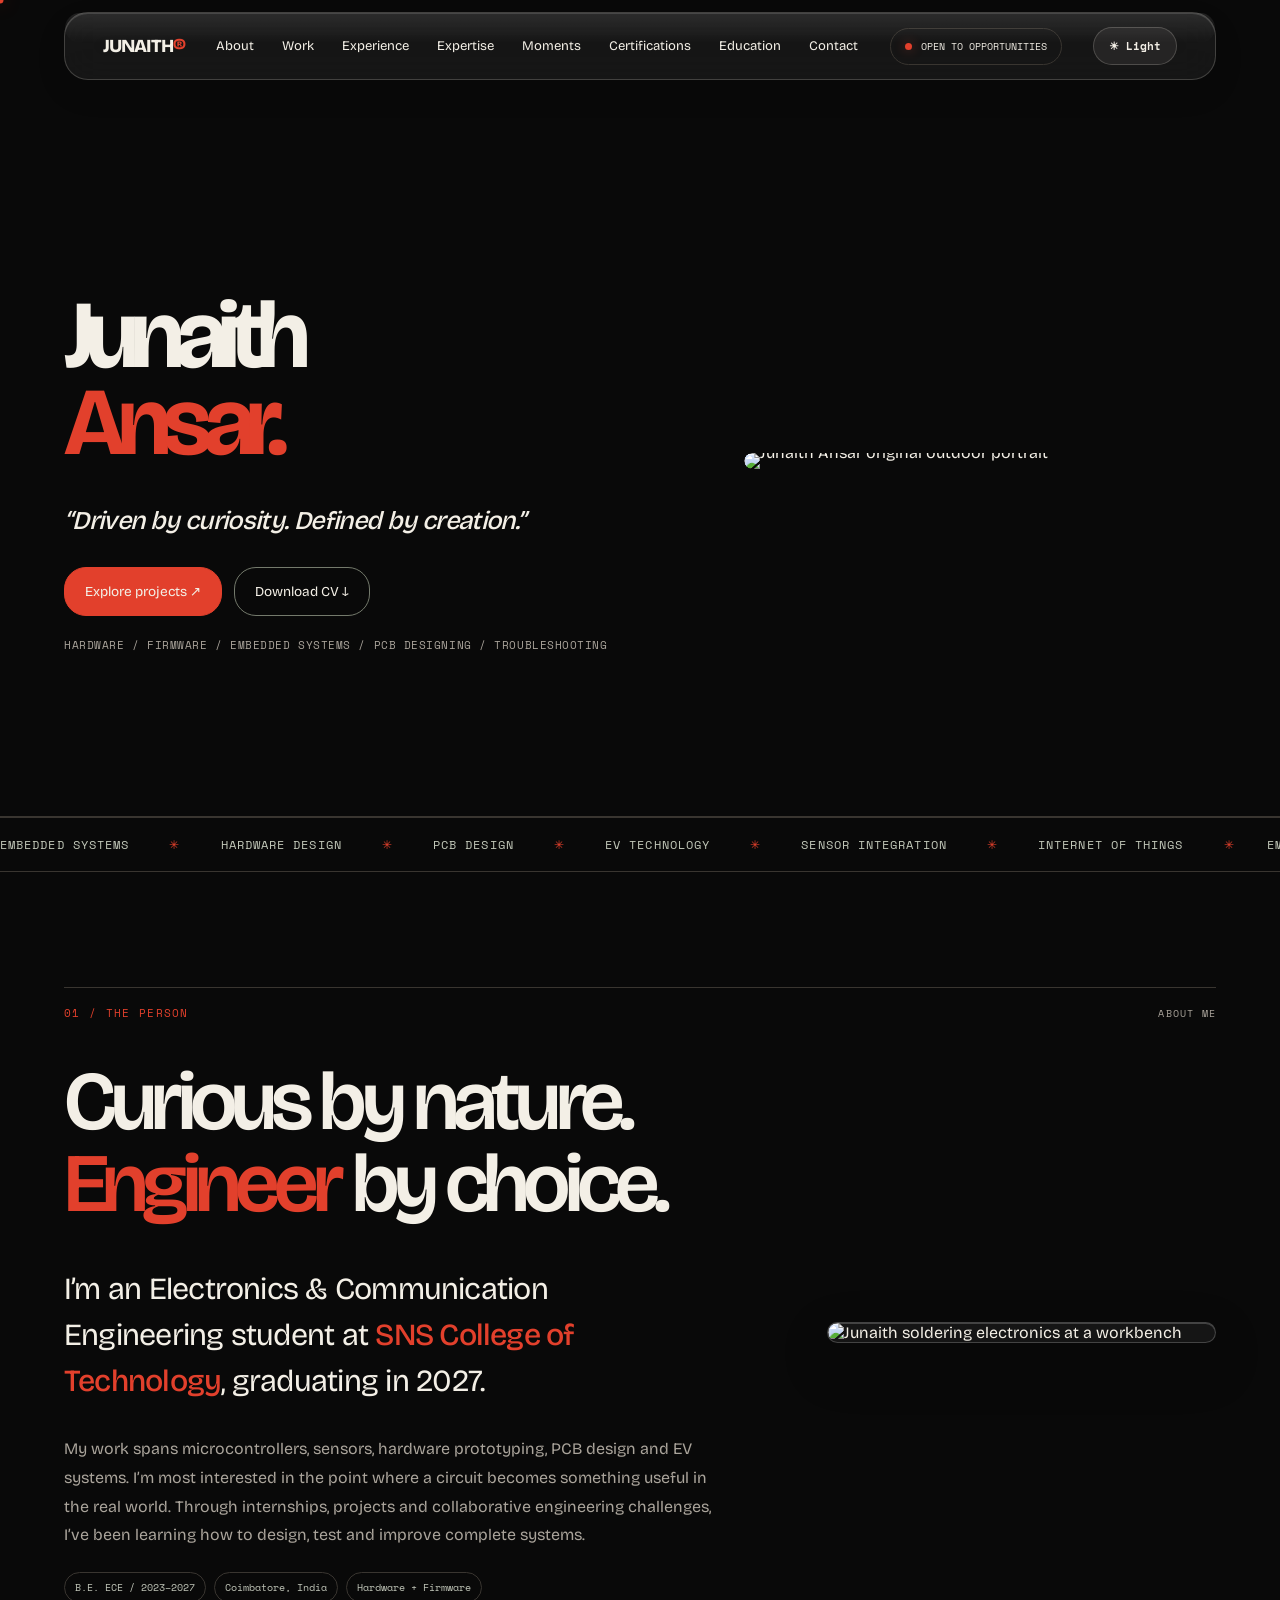
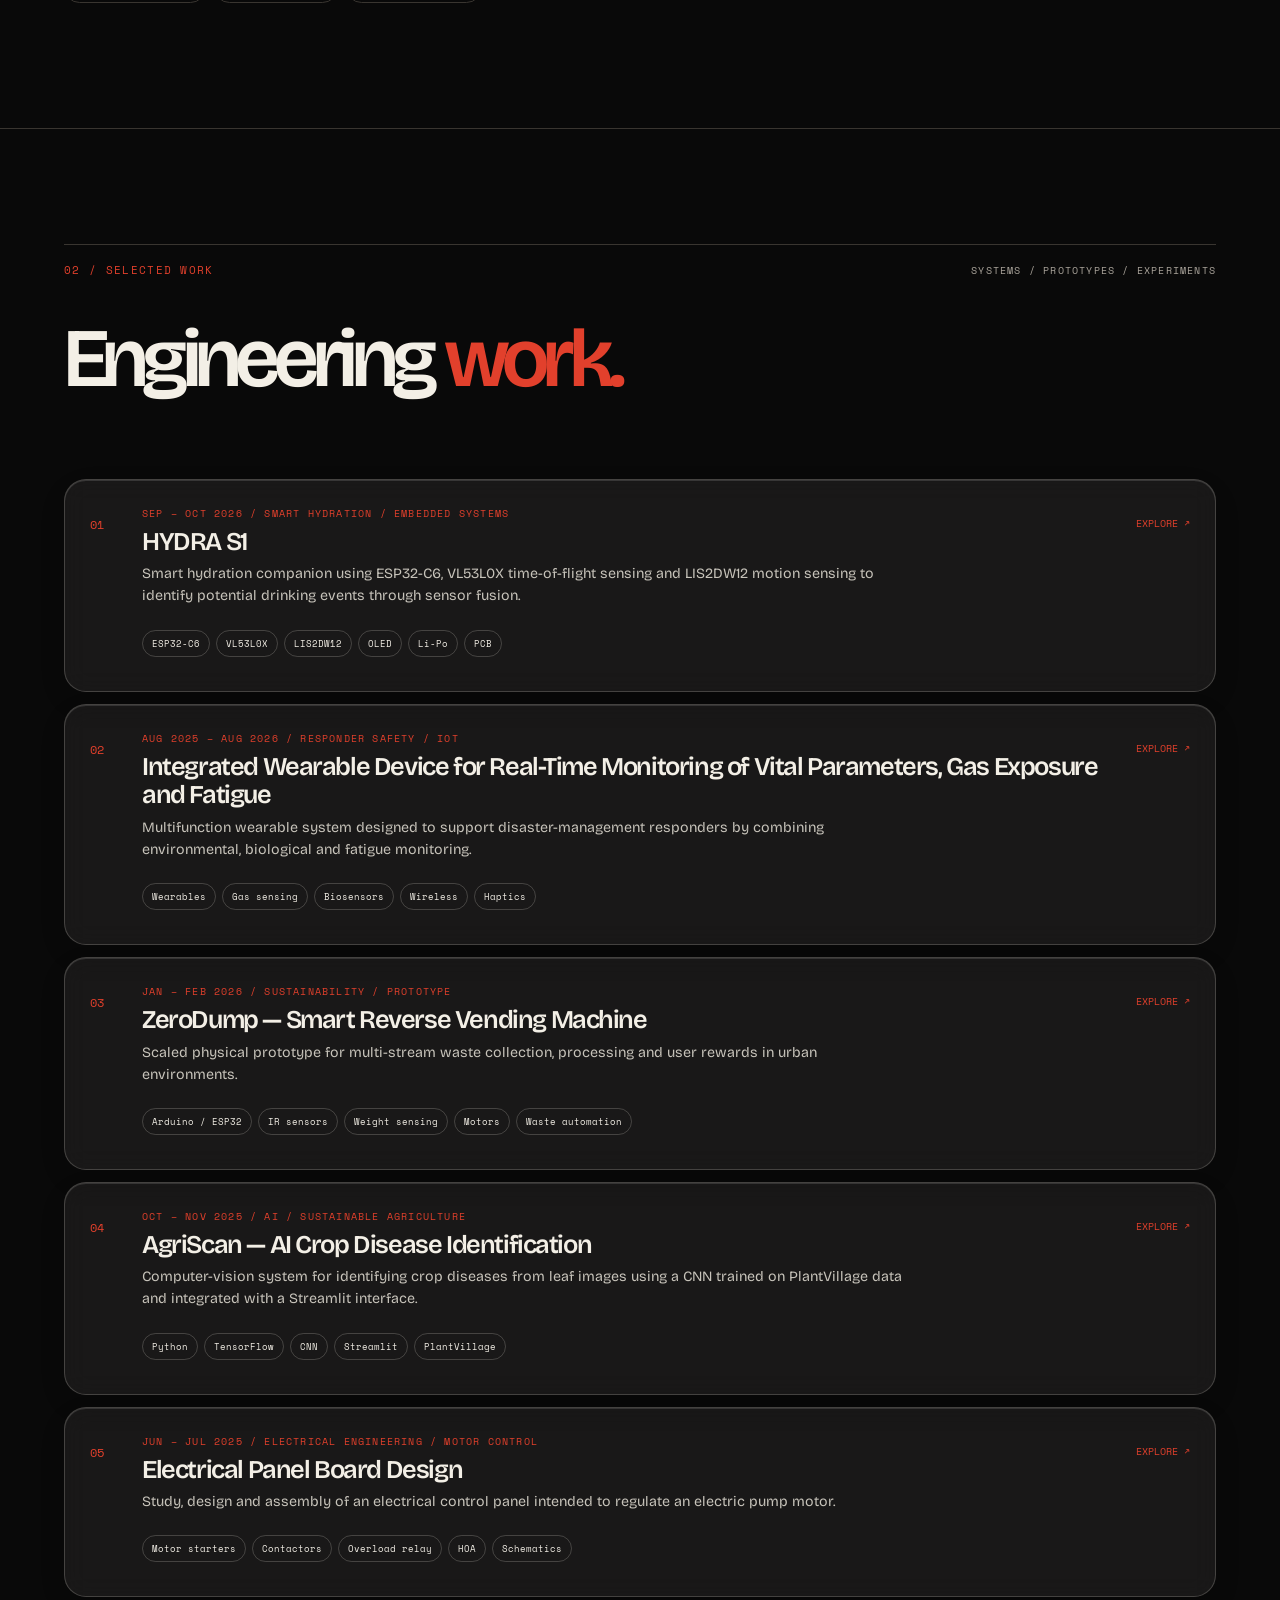
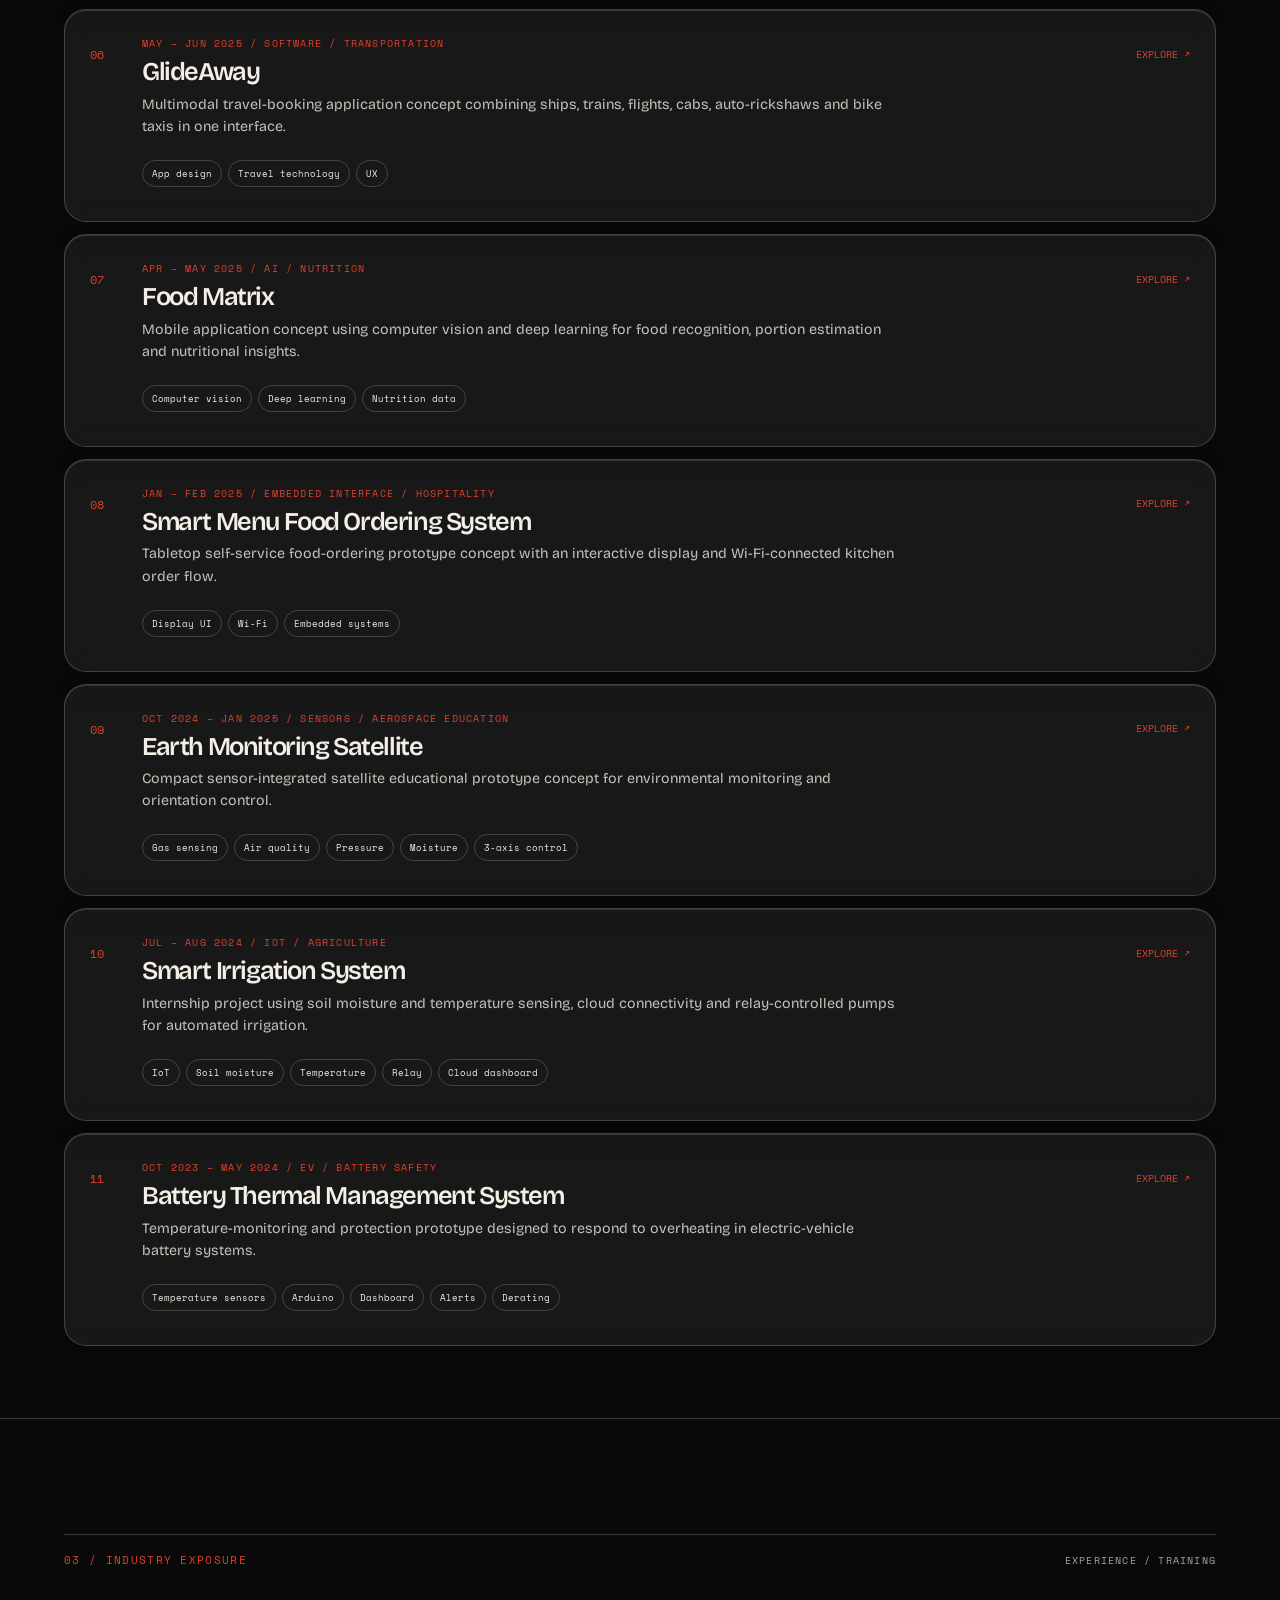
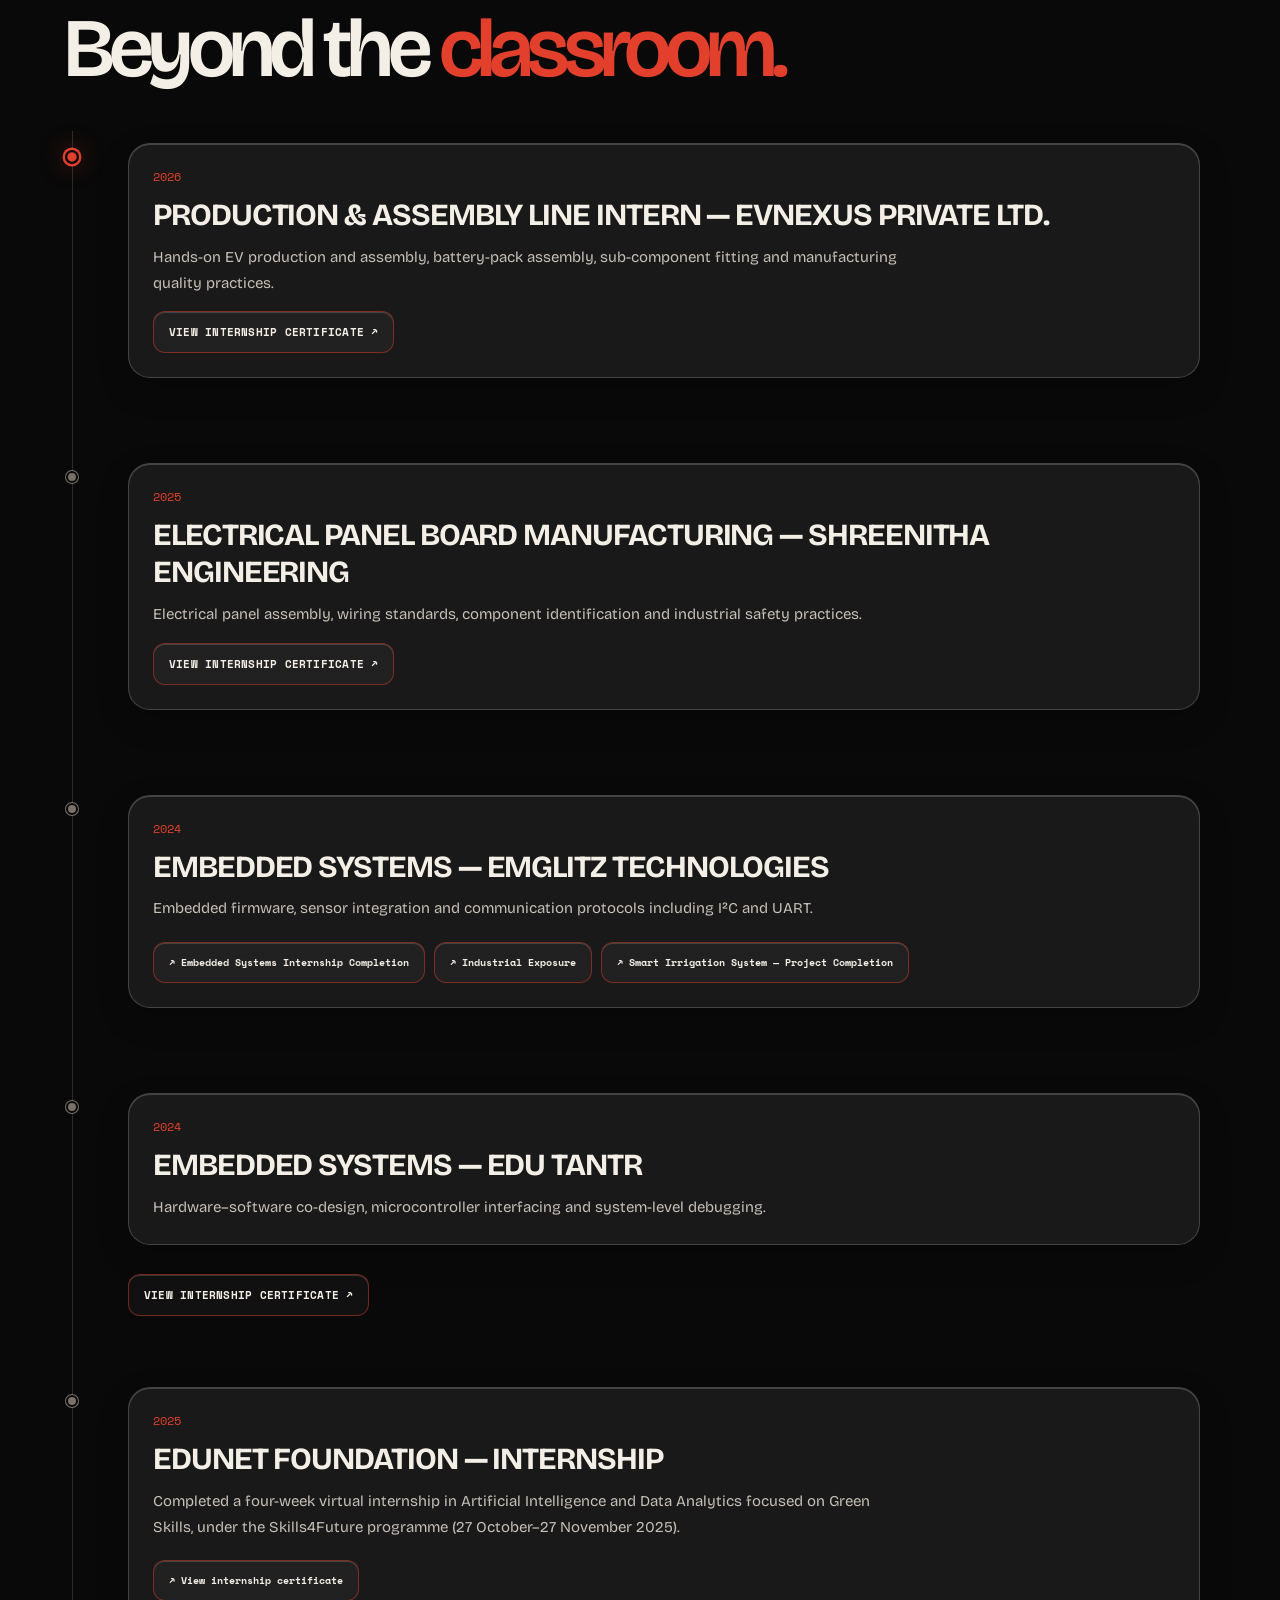
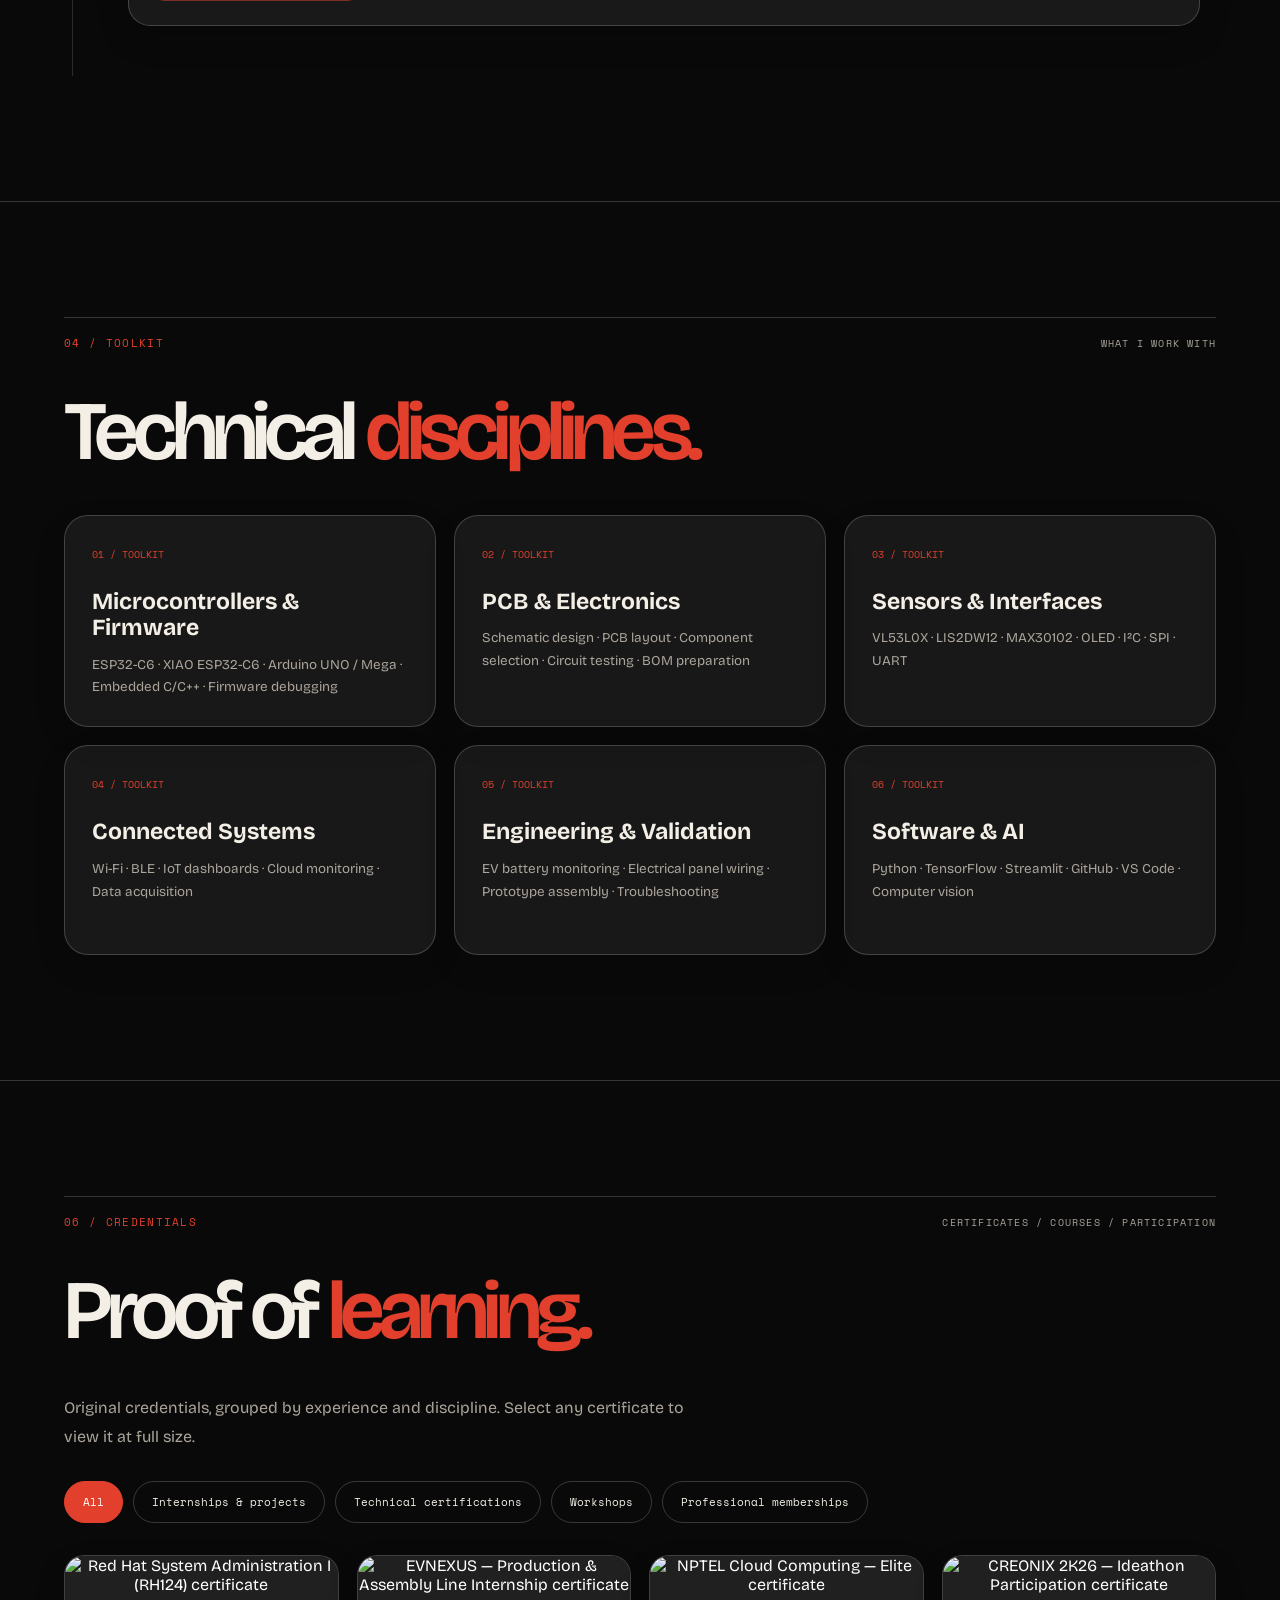
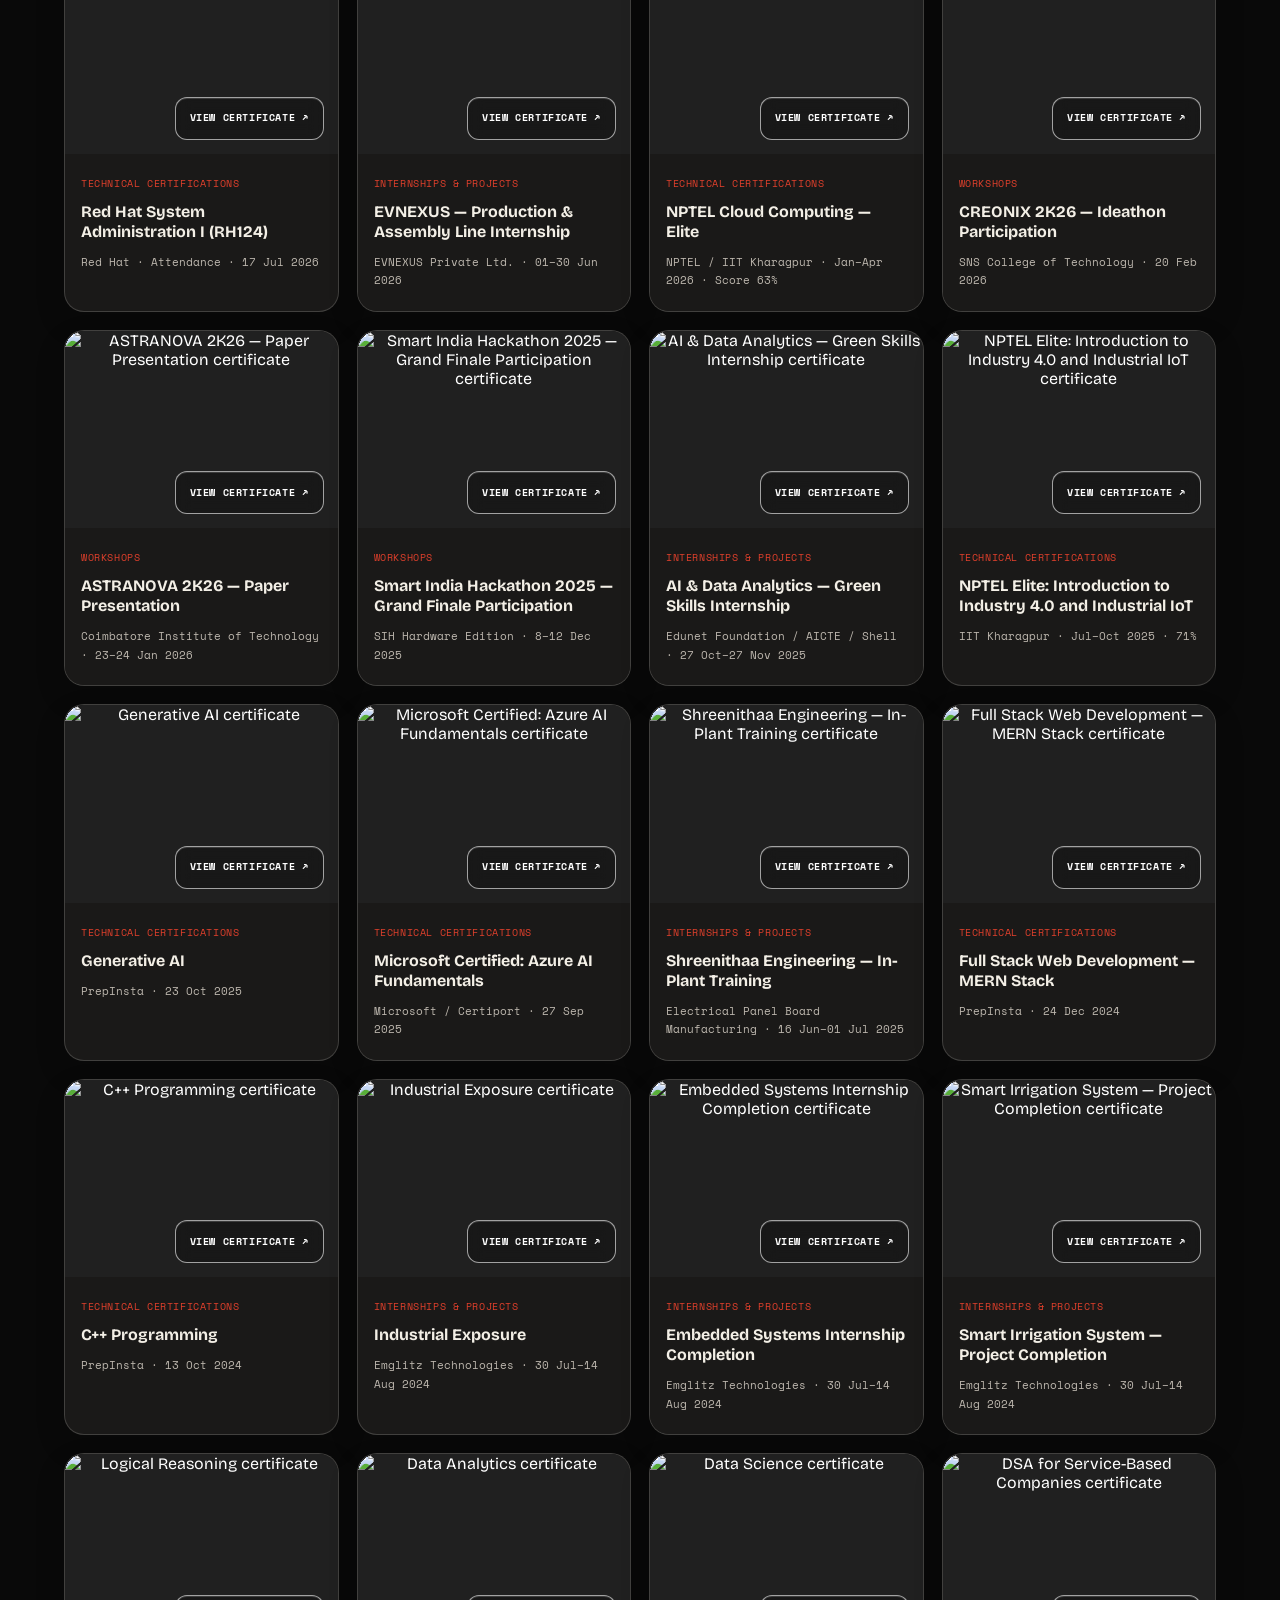
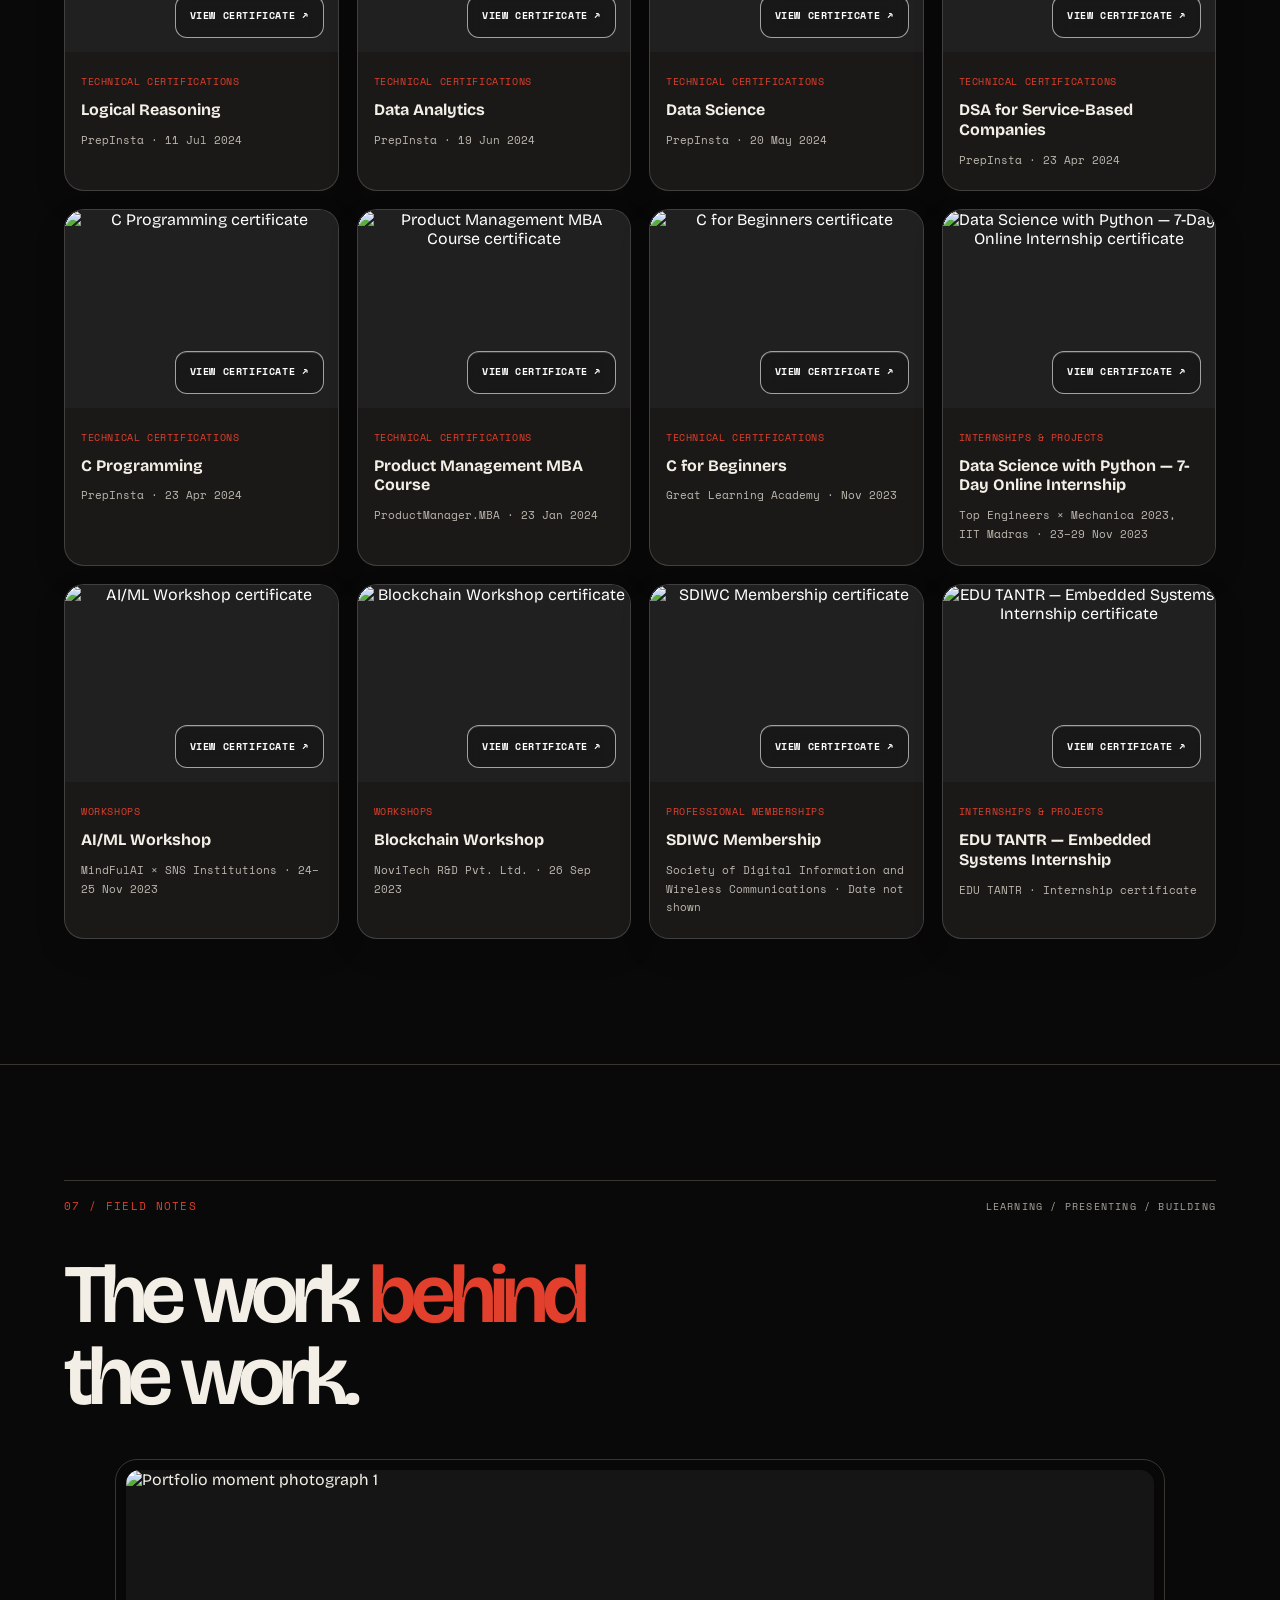
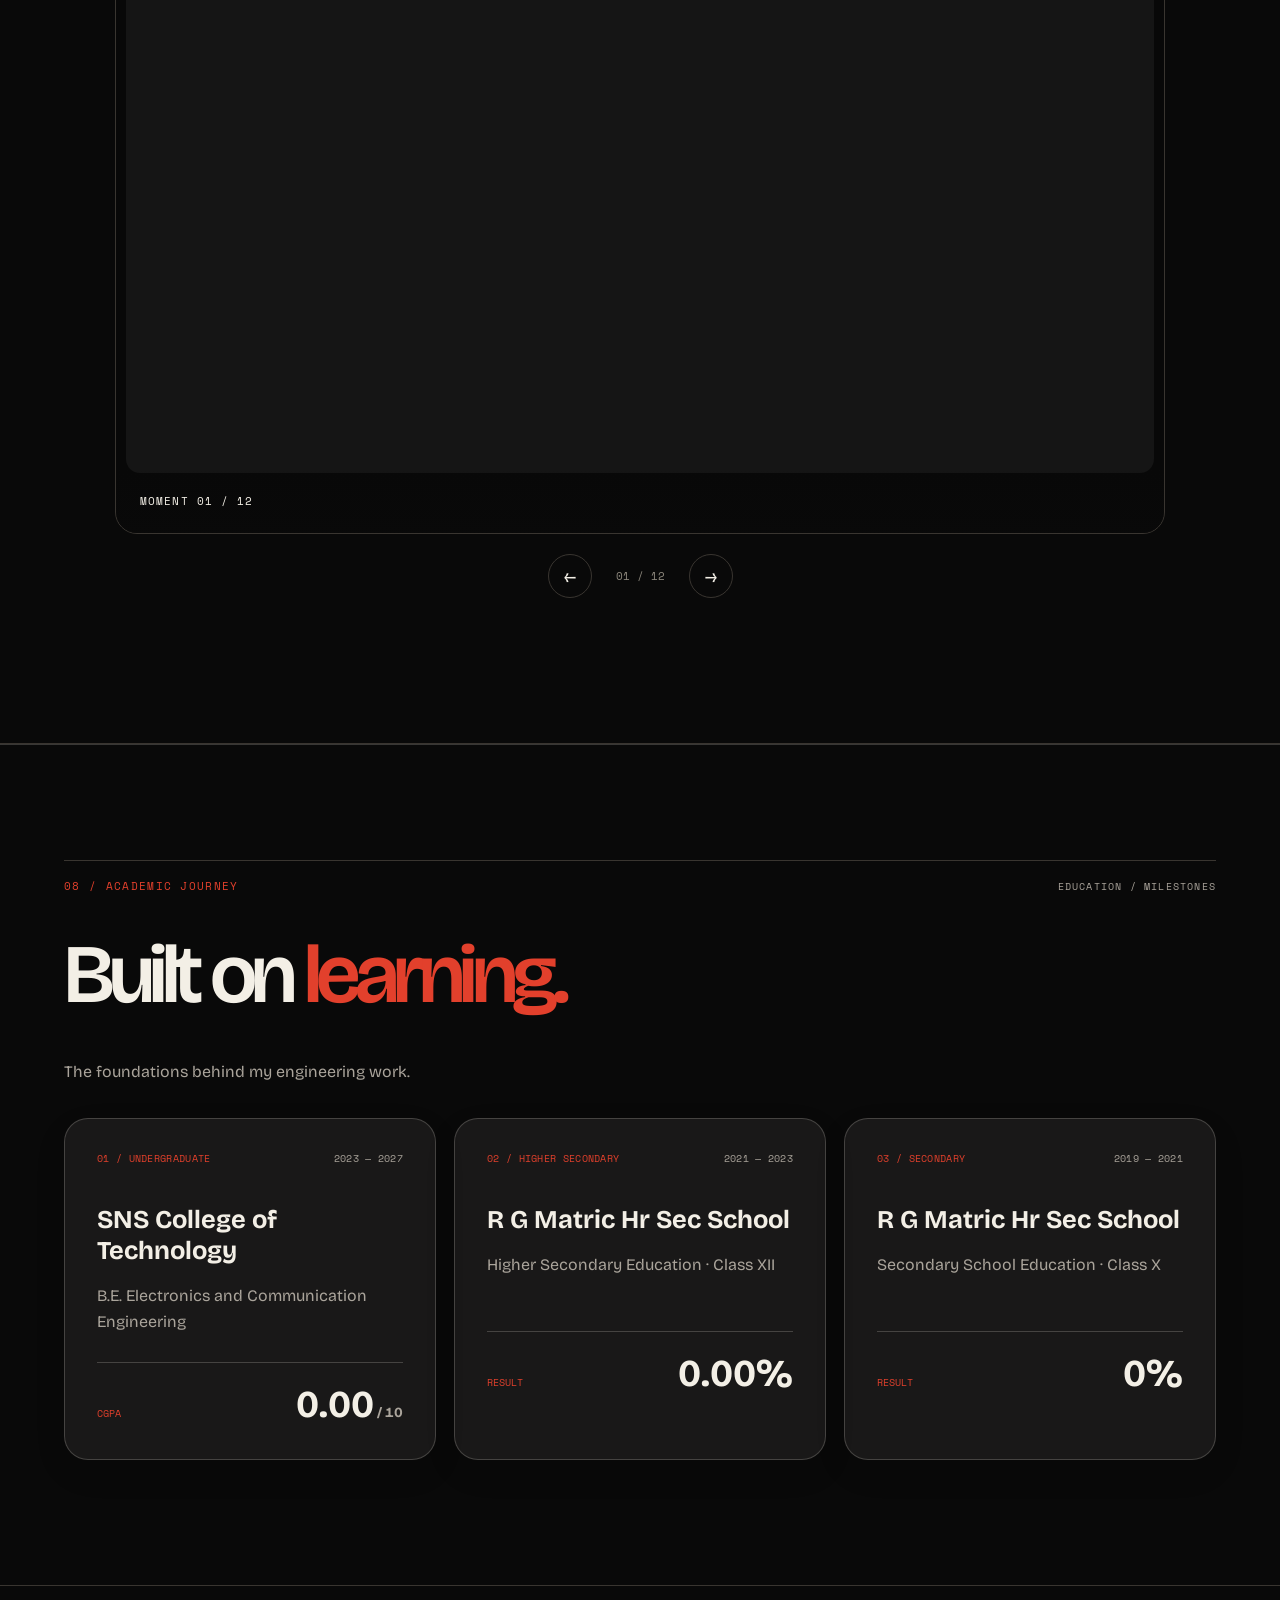
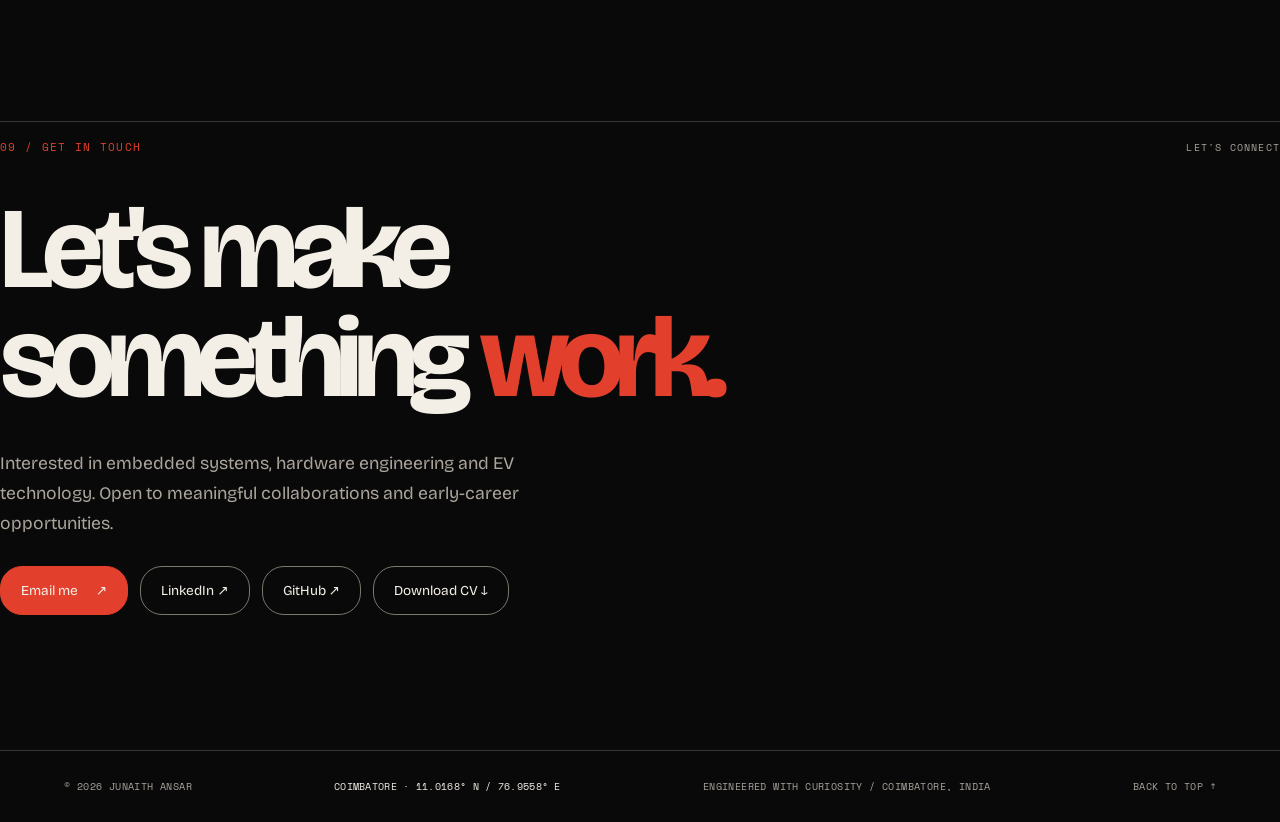
==== index.html @ 8dc3ff59 "Add files via upload" ====
<!DOCTYPE html>

<html lang="en"><head><meta charset="utf-8"/><meta content="width=device-width,initial-scale=1" name="viewport"/><meta content="#101210" name="theme-color"/><meta content="Junaith Ansar — Electronics &amp; Communication Engineering student working across embedded systems, hardware, PCB design and EV technology." name="description"/><title>Junaith Ansar — Engineering in Motion</title><link href="https://fonts.googleapis.com" rel="preconnect"/><link crossorigin="" href="https://fonts.gstatic.com" rel="preconnect"/><link href="https://fonts.googleapis.com/css2?family=Bricolage+Grotesque:opsz,wght@12..96,400;12..96,500;12..96,600;12..96,700;12..96,800&amp;family=Space+Mono:wght@400;700&amp;display=swap" rel="stylesheet"/><style>
:root{--bg:#101210;--surface:#191c19;--text:#efefe7;--muted:#a5a99e;--line:#383d35;--accent:#c8f36b;--mono:'Space Mono',monospace;--sans:'Bricolage Grotesque',sans-serif}*{box-sizing:border-box}html{scroll-behavior:smooth;scroll-padding-top:82px}body{margin:0;background:var(--bg);color:var(--text);font-family:var(--sans);-webkit-font-smoothing:antialiased}body::selection{background:var(--accent);color:#111}a{color:inherit;text-decoration:none}button{font:inherit}img{max-width:100%;display:block}header{height:76px;position:sticky;top:0;z-index:30;background:#101210e8;backdrop-filter:blur(16px);border-bottom:1px solid var(--line)}.head{height:100%;max-width:1480px;padding:0 5%;margin:auto;display:flex;align-items:center;justify-content:space-between;gap:30px}.wordmark{font-size:1.15rem;font-weight:800;letter-spacing:-.055em}.wordmark span{color:var(--accent)}nav{display:flex;align-items:center;gap:28px}nav a{font-size:.82rem;color:var(--muted);transition:color .2s}nav a:hover,nav a:focus-visible{color:var(--accent)}.status{display:flex;align-items:center;gap:9px;border:1px solid var(--line);border-radius:40px;padding:10px 14px;font:10px var(--mono);white-space:nowrap}.dot{width:7px;height:7px;border-radius:50%;background:var(--accent);box-shadow:0 0 12px #c8f36b77}.menu{display:none;background:none;border:1px solid var(--line);color:var(--text);padding:8px 11px;border-radius:3px}.wrap{max-width:1480px;margin:0 auto;padding:0 5%}.eyebrow,.meta,.label{font:11px var(--mono);letter-spacing:.12em;text-transform:uppercase}.eyebrow{color:var(--accent)}.meta{color:var(--muted)}.hero{min-height:min(860px,calc(100svh - 76px));display:flex;flex-direction:column;justify-content:space-between;position:relative;overflow:hidden}.hero-main{padding:clamp(90px,13vh,170px) 0 65px;position:relative;z-index:1}.hero h1{font-size:clamp(3.65rem,9.1vw,10rem);line-height:.91;letter-spacing:-.085em;font-weight:700;max-width:1200px;margin:26px 0 36px}.hero h1 em{font-style:normal;color:var(--accent)}.hero-bottom{display:flex;justify-content:space-between;align-items:end;gap:40px}.intro{max-width:550px;font-size:clamp(1rem,1.5vw,1.27rem);color:#c4c7bd;line-height:1.65}.actions{display:flex;flex-wrap:wrap;gap:12px;margin-top:28px}.btn{display:inline-flex;gap:18px;align-items:center;justify-content:space-between;padding:15px 20px;border:1px solid #747a6c;font-size:.85rem;transition:background .25s,color .25s,transform .25s}.btn:hover{transform:translateY(-3px);background:var(--accent);color:#101210;border-color:var(--accent)}.btn.primary{background:var(--accent);color:#101210;border-color:var(--accent)}.btn.primary:hover{background:var(--text);border-color:var(--text)}.scroll{font:11px var(--mono);color:var(--muted);writing-mode:vertical-rl;display:flex;align-items:center;gap:20px}.scroll:after{content:'';height:70px;width:1px;background:var(--accent)}.circuit{position:absolute;right:-9%;top:8%;width:min(58vw,760px);height:80%;opacity:.16;pointer-events:none}.marquee{border-block:1px solid var(--line);overflow:hidden;white-space:nowrap}.track{display:flex;width:max-content;animation:marquee 30s linear infinite}.track span{font:12px var(--mono);padding:18px 0;color:#c3c9ba;letter-spacing:.09em}.track b{color:var(--accent);font-weight:400;padding:0 32px}@keyframes marquee{to{transform:translateX(-50%)}}section{border-bottom:1px solid var(--line)}.section{padding-top:115px;padding-bottom:125px}.section-top{display:flex;justify-content:space-between;align-items:baseline;border-top:1px solid var(--line);padding-top:17px;margin-bottom:68px}.section-top .meta{font-size:10px}.section-title{font-size:clamp(2.9rem,6.5vw,7rem);line-height:.98;letter-spacing:-.07em;font-weight:600;margin:0 0 42px}.section-title i{font-style:normal;color:var(--accent)}.about-grid{display:grid;grid-template-columns:1.25fr .75fr;gap:10%;align-items:center}.about-copy{font-size:clamp(1.25rem,2.4vw,2.1rem);line-height:1.5;letter-spacing:-.025em}.about-copy strong{color:var(--accent);font-weight:500}.smallcopy{font-size:1rem;line-height:1.8;color:var(--muted);max-width:650px}.portrait{height:550px;object-fit:cover;object-position:center 37%;width:100%;filter:saturate(.8)}.photo-frame{position:relative}.project{display:grid;grid-template-columns:75px minmax(0,1fr) 39%;align-items:center;gap:26px;padding:27px 0;border-top:1px solid var(--line);transition:background .25s}.project:last-child{border-bottom:1px solid var(--line)}.project:hover{background:#ffffff05}.project .num{font:12px var(--mono);color:var(--accent);align-self:start;padding-top:14px}.project h3{font-size:clamp(1.65rem,3.2vw,3.5rem);letter-spacing:-.055em;line-height:1.05;margin:8px 0 15px;font-weight:600}.project p{color:var(--muted);max-width:570px;line-height:1.6;font-size:.94rem}.chips{display:flex;gap:8px;flex-wrap:wrap;margin-top:22px}.chip{font:10px var(--mono);padding:7px 10px;border:1px solid var(--line);color:#c2c7ba}.project img{width:100%;height:230px;object-fit:cover;filter:saturate(.7);transition:transform .6s,filter .6s}.project:hover img{filter:saturate(1);transform:scale(1.035)}.project .image{overflow:hidden;background:var(--surface)}.exp-row{display:grid;grid-template-columns:125px 1fr 1fr;gap:35px;padding:29px 0;border-top:1px solid var(--line)}.exp-row:last-child{border-bottom:1px solid var(--line)}.exp-row h3{font-size:1.5rem;margin:0;letter-spacing:-.03em}.exp-row p{color:var(--muted);margin:0;line-height:1.7}.skills{display:grid;grid-template-columns:repeat(2,1fr);gap:1px;background:var(--line);border:1px solid var(--line)}.skill{background:var(--bg);padding:38px;min-height:230px}.skill h3{font-size:1.8rem;letter-spacing:-.04em;margin:18px 0}.skill p{color:var(--muted);line-height:1.8;margin:0}.gallery{display:grid;grid-template-columns:repeat(12,1fr);gap:16px}.gallery figure{margin:0;grid-column:span 4;overflow:hidden}.gallery figure.wide{grid-column:span 6}.gallery img{width:100%;height:320px;object-fit:cover;filter:saturate(.78);transition:filter .4s}.gallery figure:hover img{filter:saturate(1)}.gallery figcaption{padding:13px 0;color:var(--muted);font:10px var(--mono);text-transform:uppercase;letter-spacing:.07em}.contact{padding:135px 0}.contact h2{font-size:clamp(3.5rem,9vw,9.5rem);line-height:.95;letter-spacing:-.075em;max-width:1100px;margin:35px 0}.contact h2 i{color:var(--accent);font-style:normal}.contact .lead{color:var(--muted);font-size:1.1rem;max-width:600px;line-height:1.7}footer{display:flex;justify-content:space-between;gap:20px;flex-wrap:wrap;padding:28px 5%;font:10px var(--mono);color:var(--muted);letter-spacing:.04em}.reveal{opacity:0;transform:translateY(32px);transition:opacity .8s cubic-bezier(.2,.7,.2,1),transform .8s cubic-bezier(.2,.7,.2,1)}.reveal.visible{opacity:1;transform:none}.hero .reveal{animation:enter .9s both}.hero .reveal:nth-child(2){animation-delay:.15s}.hero .reveal:nth-child(3){animation-delay:.3s}@keyframes enter{from{opacity:0;transform:translateY(25px)}to{opacity:1;transform:none}}@media(max-width:900px){nav{gap:13px}.status{display:none}.project{grid-template-columns:45px 1fr}.project .image{grid-column:2}.exp-row{grid-template-columns:100px 1fr}.exp-row p{grid-column:2}.gallery figure{grid-column:span 6}.about-grid{gap:5%}.portrait{height:460px}}@media(max-width:650px){header{height:65px}.menu{display:block}nav{display:none;position:absolute;top:65px;left:0;right:0;background:var(--bg);padding:24px 5%;border-bottom:1px solid var(--line);flex-direction:column;align-items:start;gap:20px}nav.open{display:flex}.hero{min-height:700px}.hero-main{padding-top:100px}.hero h1{font-size:clamp(3.4rem,13.5vw,6rem)}.hero-bottom{align-items:start}.scroll{display:none}.section{padding-top:75px;padding-bottom:85px}.section-top{margin-bottom:45px}.about-grid{grid-template-columns:1fr}.portrait{height:430px;margin-top:30px}.project{grid-template-columns:35px 1fr;gap:14px}.project .image{grid-column:1/-1}.project img{height:210px}.exp-row{grid-template-columns:1fr;gap:9px}.exp-row p{grid-column:1}.skills{grid-template-columns:1fr}.skill{min-height:0;padding:28px}.gallery{gap:12px}.gallery figure,.gallery figure.wide{grid-column:span 6}.gallery img{height:180px}.contact{padding:90px 0}.contact h2{font-size:clamp(3.4rem,13vw,6rem)}}@media(prefers-reduced-motion:reduce){*,*:before,*:after{scroll-behavior:auto!important;animation:none!important;transition:none!important}.reveal{opacity:1;transform:none}}

:root{--bg:#0c0d0d;--surface:#151717;--text:#f2f0e9;--muted:#a4a49e;--line:#333736;--accent:#d7e4b5}body{cursor:none}a,button,summary{cursor:none}.cursor-dot,.cursor-ring{position:fixed;left:0;top:0;pointer-events:none;z-index:9999;border-radius:50%;transform:translate(-50%,-50%)}.cursor-dot{width:7px;height:7px;background:var(--accent)}.cursor-ring{width:38px;height:38px;border:1px solid #d7e4b5aa;transition:width .2s,height .2s,border-color .2s}.cursor-ring.hover{width:65px;height:65px;border-color:var(--accent)}.hero-layout{display:grid;grid-template-columns:1.1fr .9fr;align-items:center;min-height:650px;gap:2rem}.hero-copy{position:relative;z-index:2}.hero h1{font-size:clamp(4rem,7.5vw,8rem)}.hero-portrait{align-self:stretch;position:relative;overflow:hidden;min-height:620px}.hero-portrait img{position:absolute;bottom:-8px;right:-8%;height:104%;width:auto;max-width:none;object-fit:contain;filter:grayscale(1) contrast(1.12);mask-image:linear-gradient(to bottom,black 78%,transparent 100%)}.hero-portrait:before{content:'';position:absolute;width:80%;aspect-ratio:1;border:1px solid #d7e4b53b;border-radius:50%;top:20%;left:12%;box-shadow:0 0 0 70px #d7e4b508}.project{grid-template-columns:70px minmax(0,1fr) 145px}.project .image{display:none}.project h3{font-size:clamp(1.6rem,3.3vw,3.4rem)}.project .project-detail{grid-column:2/-1;border-top:1px solid var(--line);padding:0 0 18px}.project summary{font:11px var(--mono);color:var(--accent);padding:15px 0;list-style:none}.project summary:after{content:' ↗'}.project details[open] summary:after{content:' −'}.project-detail p{max-width:900px}.project-detail ul{color:var(--muted);line-height:1.8}.project-detail strong{color:var(--text)}.project .meta{color:var(--accent)}.project:hover{background:#d7e4b507}.project-link{font:11px var(--mono);color:var(--accent);justify-self:end}.hero .circuit{display:none}.hero-main{padding:60px 0 30px}.hero-bottom{display:block}.hero{min-height:0}.project .chips{margin-bottom:12px}.section-top{margin-bottom:40px}.project{align-items:start}.intro{max-width:560px}.photo-frame img{filter:grayscale(1)}
@media(max-width:900px){.hero-layout{grid-template-columns:1fr 0.7fr;min-height:570px}.hero-portrait{min-height:510px}.hero-portrait img{height:90%;right:-40%}.project{grid-template-columns:45px 1fr 75px}}
@media(max-width:650px){body,a,button,summary{cursor:auto}.cursor-dot,.cursor-ring{display:none}.hero-layout{grid-template-columns:1fr;min-height:0;gap:0}.hero-main{padding:50px 0 0}.hero h1{font-size:clamp(3.5rem,12vw,6rem)}.hero-portrait{height:370px;min-height:0;margin-top:-20px}.hero-portrait img{height:110%;right:0;left:auto}.hero-portrait:before{width:75%;top:8%}.project{grid-template-columns:32px 1fr}.project-link{display:none}.project .project-detail{grid-column:1/-1}.project h3{font-size:2rem}}
@media(prefers-reduced-motion:reduce){.cursor-dot,.cursor-ring{display:none}body,a,button,summary{cursor:auto}}
</style><style>
/* V3 editorial interaction system */
:root{--ink:#090909;--paper:#f3efe6;--paper-2:#e8e3d7;--gray:#8b867b;--line-ink:rgba(9,9,9,.14);--red:#e2402c;--red-deep:#c5371f;--display:"Bricolage Grotesque",system-ui,-apple-system,sans-serif;--mono:"Space Mono",ui-monospace,"SFMono-Regular",monospace;--ease:cubic-bezier(.16,1,.3,1);--ease-io:cubic-bezier(.76,0,.24,1);--pad-x:clamp(20px,5vw,80px);--accent:var(--red);--sans:var(--display)}
::selection{background:var(--red);color:var(--paper)}
.cursor-dot{background:var(--red);box-shadow:0 0 18px #e2402c65}
.cursor-ring{border-color:var(--paper);mix-blend-mode:difference;transition:width .35s var(--ease),height .35s var(--ease),border-color .25s}
.cursor-ring.hover{border-color:var(--paper);width:72px;height:72px}
.wordmark span,.eyebrow,.project .meta,.project-link,.project summary{color:var(--red)}
.dot{background:var(--red);box-shadow:0 0 12px #e2402c70}
.hero-portrait:before{border-color:#e2402c45;box-shadow:0 0 0 70px #e2402c06}
.hero-portrait img{filter:grayscale(1) contrast(1.07);right:-7%;height:100%;mask-image:linear-gradient(to bottom,black 82%,transparent 100%)}
.btn.primary{background:var(--red);color:var(--paper);border-color:var(--red)}
.btn.primary:hover{background:var(--paper);color:var(--ink);border-color:var(--paper)}
.btn:not(.primary):hover{background:var(--paper);color:var(--ink);border-color:var(--paper)}
nav a:hover,nav a:focus-visible{color:var(--red)}
.project,.skill,.exp-row,.gallery figure,.btn,nav a{transition:background .45s var(--ease),color .35s var(--ease),border-color .35s var(--ease),transform .45s var(--ease)}
.project:hover,.project:focus-within{background:var(--paper);color:var(--ink);padding-left:18px;padding-right:18px;border-radius:3px}
.project:hover h3,.project:hover strong,.project:focus-within h3{color:var(--ink)}
.project:hover p,.project:hover li,.project:hover .meta,.project:hover .chips,.project:hover .project-detail ul{color:#524e47}
.project:hover .project-detail{border-color:var(--line-ink)}
.project:hover summary,.project:hover .project-link{color:var(--red-deep)}
.skill:hover,.skill:focus-within{background:var(--paper);color:var(--ink)}
.skill:hover h3,.skill:hover strong{color:var(--ink)}
.skill:hover p,.skill:hover li{color:#524e47}
.exp-row:hover{background:var(--paper);color:var(--ink);padding-left:14px;padding-right:14px}
.exp-row:hover p,.exp-row:hover .meta{color:#524e47}
.hover-tooltip{position:fixed;z-index:9998;pointer-events:none;top:0;left:0;background:var(--paper);color:var(--ink);border:1px solid var(--paper-2);box-shadow:0 12px 42px #0005;padding:11px 15px;font:10px var(--mono);letter-spacing:.08em;text-transform:uppercase;white-space:nowrap;opacity:0;transform:translate(20px,24px) scale(.93);transition:opacity .2s,transform .3s var(--ease)}
.hover-tooltip.visible{opacity:1;transform:translate(20px,24px) scale(1)}
.hover-tooltip:before{content:'●';color:var(--red);margin-right:9px}
@media(max-width:650px){.hero-portrait img{height:105%;right:0}.hover-tooltip{display:none}.project:hover{padding-left:8px;padding-right:8px}}
@media(prefers-reduced-motion:reduce){.hover-tooltip{transition:none}}
</style><style>
:root{--ink:#090909;--paper:#f3efe6;--paper-2:#e8e3d7;--gray:#8b867b;--red:#e2402c;--red-deep:#c5371f;--ease:cubic-bezier(.16,1,.3,1);--ease-io:cubic-bezier(.76,0,.24,1);--pad-x:clamp(20px,5vw,80px);--accent:var(--red);--bg:#090909;--text:var(--paper);--muted:#aaa49b;--line:#3b3835}
header.glossy-header{position:fixed;top:12px;left:var(--pad-x);right:var(--pad-x);height:68px;border-radius:18px;background:rgba(243,239,230,.07);border:1px solid rgba(243,239,230,.23);box-shadow:inset 0 1px rgba(255,255,255,.24),0 12px 32px #0005;backdrop-filter:blur(20px) saturate(150%);-webkit-backdrop-filter:blur(20px) saturate(150%);transition:transform .55s var(--ease),background .5s var(--ease),color .5s var(--ease),box-shadow .5s var(--ease);z-index:60}
header.glossy-header:before{content:'';position:absolute;inset:0 0 auto;height:46%;border-radius:inherit;background:linear-gradient(180deg,#ffffff19,transparent);pointer-events:none}
header.glossy-header.scrolled{background:rgba(243,239,230,.94);color:var(--ink);border-color:#fff8;box-shadow:inset 0 1px #fff,0 16px 42px #0005}
header.glossy-header.scrolled nav a,header.glossy-header.scrolled .status{color:var(--ink)}header.glossy-header.scrolled .menu{color:var(--ink);border-color:#09090933}
header.glossy-header.scrolled .wordmark{color:var(--ink)}header.glossy-header.scrolled nav a:hover{color:var(--red)}
header.glossy-header.header-hidden{transform:translateY(-115%)}.head{padding:0 clamp(18px,3vw,42px)}nav a{position:relative}nav a:after{content:'';position:absolute;left:0;right:100%;bottom:-8px;height:2px;background:var(--red);transition:right .35s var(--ease)}nav a:hover:after,nav a.is-active:after{right:0}
.hero{padding-top:76px}.hero-portrait img{filter:none!important;mix-blend-mode:normal;right:-8%;height:100%;object-fit:contain;mask-image:none!important;-webkit-mask-image:none!important}.hero-portrait:before{border-color:#e2402c45}.hero-specialties{font:clamp(9px,.9vw,12px) var(--mono);letter-spacing:.065em;color:var(--paper-2);margin:19px 0 0;line-height:1.9;max-width:580px}.hero h1 em,.section-title i,.contact h2 i{color:var(--red)}
.hero-portrait{cursor:pointer}.portrait-popup{position:absolute;top:26%;right:2%;z-index:10;background:var(--paper);color:var(--ink);padding:19px 21px;border:1px solid #fff;border-radius:12px;box-shadow:0 22px 48px #0009;min-width:230px;max-width:250px;opacity:0;transform:translate(15px,14px) scale(.94);pointer-events:none;transition:opacity .4s var(--ease),transform .4s var(--ease)}.portrait-popup small{font:10px var(--mono);color:var(--red)}.portrait-popup strong{display:block;font-size:23px;letter-spacing:-.04em;margin:8px 0}.portrait-popup p{font-size:12px;color:#5c5850;margin:0 0 12px}.portrait-popup a{display:block;border-top:1px solid #d4cfc6;padding-top:12px;color:var(--red-deep);font-weight:700;font-size:12px;pointer-events:auto}.hero-portrait:hover .portrait-popup,.hero-portrait:focus-within .portrait-popup,.hero-portrait.popup-open .portrait-popup{opacity:1;transform:none;pointer-events:auto}
.internship-timeline{position:relative;margin:20px 0 0 8px;padding-left:55px;border-left:1px solid #77716a55}.timeline-progress{position:absolute;left:-2px;top:0;height:0;width:3px;background:var(--red);transition:height .12s linear}.timeline-entry{position:relative;min-height:175px;padding:35px 16px 36px 0;border-bottom:1px solid var(--line);transition:background .5s var(--ease),padding .5s var(--ease)}.timeline-entry:first-of-type{padding-top:12px}.timeline-dot{position:absolute;left:-62px;top:43px;width:12px;height:12px;background:#77716a;border:2px solid var(--bg);border-radius:50%;box-shadow:0 0 0 1px #77716a;transition:background .35s,box-shadow .35s,transform .35s}.timeline-entry:first-of-type .timeline-dot{top:20px}.timeline-entry.active .timeline-dot{background:var(--red);box-shadow:0 0 0 2px var(--red),0 0 20px #e2402c88;transform:scale(1.18)}.timeline-year{color:var(--red);font:12px var(--mono);margin-bottom:12px}.timeline-entry h3{font-size:clamp(20px,2.4vw,34px);line-height:1.2;margin:0 0 11px;letter-spacing:-.035em}.timeline-entry p{font-size:15px;line-height:1.7;color:var(--muted);max-width:760px;margin:0}.timeline-entry.active h3{color:var(--paper)}
.gallery-slider{max-width:1050px;margin:auto}.gallery-stage{position:relative;aspect-ratio:16/9;overflow:hidden;background:#181818;border:1px solid var(--line);border-radius:8px}.gallery-slide{position:absolute;inset:0;margin:0;opacity:0;transform:scale(1.035);transition:opacity 1s var(--ease-io),transform 1.5s var(--ease);pointer-events:none}.gallery-slide.is-active{opacity:1;transform:scale(1)}.gallery-slide img{width:100%;height:100%;object-fit:contain;background:#151515}.gallery-slide figcaption{position:absolute;bottom:0;left:0;right:0;padding:24px;background:linear-gradient(transparent,#090909dc);color:var(--paper);font:11px var(--mono);text-transform:uppercase;letter-spacing:.1em}.slider-controls{display:flex;align-items:center;justify-content:center;gap:24px;padding:20px}.slider-controls button{border:1px solid var(--line);border-radius:50%;width:44px;height:44px;background:transparent;color:var(--paper);font-size:20px}.slider-controls button:hover{background:var(--paper);color:var(--ink)}#gallery-count{font:11px var(--mono);color:var(--gray)}.coordinates{color:var(--paper);letter-spacing:.03em}
@media(max-width:900px){.portrait-popup{right:0;top:5%}}@media(max-width:650px){header.glossy-header{top:8px;left:12px;right:12px;height:60px;border-radius:14px}header.glossy-header nav{top:60px;left:0;right:0;border-radius:12px;background:var(--paper);box-shadow:0 16px 30px #0009}header.glossy-header nav a{color:var(--ink)}.hero{padding-top:65px}.hero-portrait{min-height:460px}.hero-portrait img{right:-8%;height:100%}.portrait-popup{top:8%;right:3%;min-width:180px;padding:12px}.portrait-popup strong{font-size:18px}.internship-timeline{padding-left:35px}.timeline-dot{left:-42px}.timeline-entry{min-height:180px}.gallery-stage{aspect-ratio:4/5}.coordinates{order:2;width:100%}}
@media(prefers-reduced-motion:reduce){.gallery-slide,.timeline-dot,.portrait-popup,header.glossy-header{transition:none!important}}
</style><style>
/* V5: glossy rounded cards, transparent header, uncropped photography */
header.glossy-header,header.glossy-header.scrolled,header.glossy-header.is-scrolled{background:rgba(14,14,14,.18)!important;backdrop-filter:blur(19px) saturate(140%)!important;-webkit-backdrop-filter:blur(19px) saturate(140%)!important;border:1px solid rgba(255,255,255,.22)!important;border-radius:24px!important;color:var(--paper)!important}
header.glossy-header nav a,header.glossy-header .wordmark,header.glossy-header .status{color:var(--paper)!important}
.hero-portrait{overflow:visible!important;min-height:520px!important;display:flex;align-items:center;justify-content:center;background:linear-gradient(130deg,rgba(255,255,255,.1),rgba(255,255,255,.025));border:1px solid rgba(255,255,255,.2);border-radius:30px;box-shadow:inset 0 1px rgba(255,255,255,.24),0 25px 60px #0004;transition:transform .55s var(--ease),box-shadow .55s var(--ease)}
.hero-portrait:before,.portrait-popup{display:none!important}
.hero-portrait img{position:relative!important;inset:auto!important;display:block;width:100%!important;height:100%!important;max-height:590px;max-width:100%!important;object-fit:contain!important;filter:none!important;mask-image:none!important;border-radius:27px;transition:transform .55s var(--ease)}
.hero-portrait:hover{transform:translateY(-8px) scale(1.015);box-shadow:0 28px 65px #0007,inset 0 1px #fff5}
.hero-portrait:hover img{transform:scale(1.025)}
.photo-frame{border-radius:28px!important;overflow:hidden!important;min-height:0!important;height:auto!important;background:rgba(255,255,255,.05);border:1px solid #ffffff33;box-shadow:inset 0 1px #fff3,0 20px 50px #0004}
.photo-frame img,.photo-frame img.portrait{position:relative!important;inset:auto!important;width:100%!important;height:auto!important;max-height:none!important;object-fit:contain!important;object-position:center!important;filter:none!important;transform:none!important;display:block}
.project,.skill,.timeline-content,.gallery-stage,.certificate-card,.chip,.btn,.gallery-slider,.photo-frame{border-radius:22px!important}
.project,.skill,.timeline-content,.certificate-card{background:linear-gradient(140deg,rgba(255,255,255,.12),rgba(255,255,255,.035) 55%,rgba(255,255,255,.07))!important;border:1px solid rgba(255,255,255,.18)!important;box-shadow:inset 0 1px 0 #ffffff30,0 12px 32px #0003;backdrop-filter:blur(13px);-webkit-backdrop-filter:blur(13px)}
.project{padding:25px!important;margin:15px 0!important;gap:14px}
.project:hover,.project:focus-within,.skill:hover{background:linear-gradient(135deg,rgba(255,255,255,.22),rgba(255,255,255,.09))!important;transform:translateY(-4px)!important;color:var(--paper)!important}
.project:hover h3,.project:hover strong,.project:focus-within h3,.skill:hover h3,.skill:hover strong{color:var(--paper)!important}
.project:hover p,.project:hover li,.project:hover .meta,.project:hover .chips,.project:hover .project-detail ul,.skill:hover p{color:var(--muted)!important}
.timeline-content{padding:24px!important;margin-bottom:14px}.timeline-entry{border-bottom:0!important}
.gallery-stage{aspect-ratio:auto!important;height:min(75vh,720px)!important;min-height:400px!important;overflow:hidden!important}
.gallery-slide{display:flex!important;align-items:center;justify-content:center;padding:10px 10px 60px!important}
.gallery-slide img{width:100%!important;height:100%!important;max-height:100%!important;object-fit:contain!important;object-position:center!important;border-radius:14px}
.gallery-slide figcaption{border-radius:0 0 20px 20px}
.certificate-grid{display:grid;grid-template-columns:repeat(3,minmax(0,1fr));gap:18px;margin-top:34px}
.certificate-card{display:flex;flex-direction:column;overflow:hidden;text-decoration:none;color:var(--paper);padding:12px;transition:transform .3s,border-color .3s}
.certificate-card:hover{transform:translateY(-6px);border-color:var(--red)!important}
.certificate-card img{display:block;width:100%;height:235px;object-fit:contain;background:#e8e3d7;border-radius:12px}
.certificate-caption{font:11px var(--mono);padding:14px 6px 4px;color:var(--paper)}
@media(max-width:900px){.certificate-grid{grid-template-columns:repeat(2,minmax(0,1fr))}}
@media(max-width:650px){.certificate-grid{grid-template-columns:1fr}.hero-portrait{height:auto!important;min-height:0!important;margin-top:20px!important}.hero-portrait img{height:auto!important;max-height:none!important}.gallery-stage{height:480px!important;min-height:0!important}.project{grid-template-columns:28px minmax(0,1fr)!important;padding:16px!important}.project h3{font-size:1.65rem!important}.timeline-content{padding:15px!important}header.glossy-header nav{background:rgba(9,9,9,.92)!important}header.glossy-header nav a{color:var(--paper)!important}}
@media(prefers-reduced-motion:reduce){.hero-portrait:hover,.hero-portrait:hover img,.certificate-card:hover{transform:none!important}}
</style><style>
/* V6: premium responsive themes and refined editorial cards */
:root{color-scheme:dark;--bg:#090909;--surface:#171614;--text:#f3efe6;--muted:#aaa49b;--line:#393530;--accent:#e2402c;--card-bg:rgba(243,239,230,.065);--card-border:rgba(243,239,230,.2);--header-ink:#f3efe6}
html[data-theme="light"]{color-scheme:light;--bg:#f3efe6;--surface:#e8e3d7;--text:#090909;--muted:#625d55;--line:#c9c0b4;--accent:#c5371f;--card-bg:rgba(255,255,255,.67);--card-border:rgba(9,9,9,.14);--header-ink:#090909}
body{background:var(--bg)!important;color:var(--text)!important;transition:background .45s ease,color .45s ease}
header.glossy-header,header.glossy-header.scrolled,header.glossy-header.is-scrolled{background:rgba(255,255,255,.055)!important;border-color:var(--card-border)!important;color:var(--header-ink)!important;box-shadow:inset 0 1px rgba(255,255,255,.13),0 12px 30px rgba(0,0,0,.1)!important}
header.glossy-header nav a,header.glossy-header .wordmark,header.glossy-header .status{color:var(--header-ink)!important}
.theme-toggle{border:1px solid var(--card-border);background:var(--card-bg);color:var(--text);border-radius:999px;padding:10px 15px;cursor:pointer;font:600 11px var(--mono);white-space:nowrap;transition:transform .25s ease,background .25s ease}
.theme-toggle:hover{transform:translateY(-2px);background:rgba(226,64,44,.18)}
.hero-portrait{background:none!important;border:0!important;box-shadow:none!important;overflow:visible!important;min-height:0!important;border-radius:30px!important;padding:0!important}
.hero-portrait:before,.portrait-popup{display:none!important}
.hero-portrait img{width:100%!important;height:auto!important;max-height:650px!important;object-fit:contain!important;object-position:center!important;border-radius:28px!important;mask-image:none!important;filter:none!important;box-shadow:0 25px 70px rgba(0,0,0,.22);transition:transform .5s var(--ease),box-shadow .5s var(--ease)}
.hero-portrait:hover{transform:none!important;box-shadow:none!important}
.hero-portrait:hover img{transform:translateY(-8px) scale(1.025);box-shadow:0 32px 80px rgba(0,0,0,.3)}
.hero-quote{font-style:italic!important;font-size:clamp(1.1rem,2vw,1.7rem)!important;line-height:1.45!important;max-width:560px;color:var(--text)!important;font-weight:500!important;letter-spacing:-.025em}
.hero-specialties{font-size:11px!important;color:var(--muted)!important;letter-spacing:.05em}
/* compact project gallery, preserving native expandable detail elements */
#work .wrap.section{padding-bottom:25px}
#work{padding-bottom:60px}
#work article.project{position:relative;display:grid!important;grid-template-columns:34px minmax(0,1fr) auto!important;align-items:start!important;column-gap:18px!important;row-gap:12px!important;margin:12px var(--pad-x)!important;padding:22px 25px!important;border:1px solid var(--card-border)!important;border-radius:22px!important;background:var(--card-bg)!important;box-shadow:inset 0 1px rgba(255,255,255,.13),0 10px 32px rgba(0,0,0,.06)!important;backdrop-filter:blur(12px);transition:transform .3s ease,border-color .3s ease}
#work article.project:hover{transform:translateY(-3px);border-color:rgba(226,64,44,.45)!important}
#work .project h3{font-size:clamp(1.15rem,2vw,1.7rem)!important;line-height:1.12!important;margin:7px 0!important}
#work .project p{font-size:.89rem!important;line-height:1.55!important;margin:6px 0 10px!important;max-width:760px}
#work .project .meta{font-size:10px!important}
#work .project .chips{gap:6px!important}
#work .project .chip{font-size:9px!important;padding:6px 9px!important;border-radius:999px!important}
#work .project .project-link{font-size:10px!important;white-space:nowrap}
#work .project details{grid-column:2 / -1!important;margin-top:0!important;border-top:1px solid var(--card-border)!important;padding-top:10px!important}
#work .project details summary{cursor:pointer;color:var(--accent)!important;font-size:10px!important}
#work .project details[open]{padding-bottom:8px}
/* toolkit */
#expertise .skills{display:grid!important;grid-template-columns:repeat(3,minmax(0,1fr))!important;gap:16px!important}
#expertise .toolkit-card{background:var(--card-bg)!important;border:1px solid var(--card-border)!important;border-radius:24px!important;padding:27px!important;min-height:210px;box-shadow:inset 0 1px rgba(255,255,255,.13),0 12px 35px rgba(0,0,0,.06);transition:transform .3s ease,border-color .3s ease}
#expertise .toolkit-card:hover{transform:translateY(-5px);border-color:var(--accent)!important}
.toolkit-index{font:10px var(--mono);color:var(--accent)}
.toolkit-card h3{font-size:clamp(1.15rem,1.8vw,1.6rem);margin:27px 0 12px;line-height:1.15}
.toolkit-card p{color:var(--muted);font-size:.84rem;line-height:1.7;margin:0}
/* Certificate staging */
.cert-awaiting{border:1px dashed var(--card-border);border-radius:28px;background:var(--card-bg);padding:clamp(28px,5vw,60px);text-align:center;margin-top:32px}
.cert-awaiting .cert-symbol{font-size:35px;color:var(--accent)}
.cert-awaiting h3{font-size:clamp(1.4rem,3vw,2.3rem);margin:16px 0 8px}
.cert-awaiting p{color:var(--muted);max-width:570px;margin:0 auto;line-height:1.7}
/* ivory tooltip at 80% opacity */
#hover-tooltip{background:rgba(243,239,230,.8)!important;color:#090909!important;border:1px solid rgba(9,9,9,.15)!important;backdrop-filter:blur(16px)!important;-webkit-backdrop-filter:blur(16px)!important;border-radius:14px!important;box-shadow:0 12px 35px rgba(0,0,0,.17)!important}
/* coherent themes for existing sections */
#about,#work,#experience,#expertise,#certifications,#moments,#contact{color:var(--text)}
.project,.skill,.exp-row,.timeline-entry,.certificate-card,.gallery-card,.moment-card,.contact-card{color:var(--text)}
html[data-theme="light"] .section-title,html[data-theme="light"] h1,html[data-theme="light"] h2,html[data-theme="light"] h3{color:var(--text)}
html[data-theme="light"] .meta,html[data-theme="light"] .smallcopy{color:var(--muted)}
html[data-theme="light"] .project,html[data-theme="light"] .timeline-entry,html[data-theme="light"] .exp-row{border-color:var(--card-border)}
html[data-theme="light"] .chip,html[data-theme="light"] .btn:not(.primary){color:var(--text);border-color:var(--card-border);background:var(--card-bg)}
html[data-theme="light"] .btn:not(.primary):hover{background:#090909;color:#f3efe6}
html[data-theme="light"] .cursor-ring{border-color:#090909}
@media(max-width:900px){#expertise .skills{grid-template-columns:repeat(2,minmax(0,1fr))!important}#work article.project{grid-template-columns:25px minmax(0,1fr)!important}#work .project .project-link{grid-column:2}#work .project details{grid-column:1/-1!important}}
@media(max-width:620px){#expertise .skills{grid-template-columns:1fr!important}#work article.project{margin:12px 16px!important;padding:18px!important;column-gap:10px!important}.theme-toggle{font-size:10px;padding:9px 10px}header.glossy-header .head{gap:8px}.hero-portrait img{border-radius:22px!important}}
@media(prefers-reduced-motion:reduce){.hero-portrait img,.toolkit-card,.project{transition:none!important}}
</style><style>
/* V7 additive certificate presentation — existing portfolio design preserved */
.credential-filters{display:flex;flex-wrap:wrap;gap:10px;margin:30px 0 32px}.credential-filter{border:1px solid var(--line);background:transparent;color:var(--ink);border-radius:99px;padding:12px 18px;font:11px var(--mono);cursor:pointer;transition:background .25s,color .25s,border-color .25s}.credential-filter:hover,.credential-filter.is-active{background:var(--ink);color:var(--paper);border-color:var(--ink)}.credential-grid{display:grid;grid-template-columns:repeat(3,minmax(0,1fr));gap:24px}.credential-card{border:1px solid var(--line);background:var(--paper-2);min-width:0;overflow:hidden}.credential-card[hidden]{display:none!important}.credential-preview{display:block;position:relative;width:100%;padding:0;border:0;background:#1b1b1b;cursor:pointer;overflow:hidden;aspect-ratio:1.5}.credential-preview img{width:100%;height:100%;object-fit:contain;display:block;transition:transform .6s var(--ease)}.credential-preview:hover img{transform:scale(1.04)}.credential-zoom{position:absolute;bottom:12px;right:12px;padding:10px 12px;background:var(--red);color:white;font:10px var(--mono);letter-spacing:.06em}.credential-info{padding:19px 18px 23px}.credential-category{font:10px var(--mono);color:var(--red);text-transform:uppercase;letter-spacing:.06em}.credential-info h3{font:700 clamp(17px,2vw,22px) var(--display);line-height:1.15;margin:11px 0}.credential-info p{font:11px/1.7 var(--mono);color:var(--gray);margin:0}.internship-proof{display:flex;flex-wrap:wrap;gap:9px;margin-top:20px}.proof-link{border:1px solid currentColor;color:var(--red);background:transparent;padding:9px 12px;font:10px/1.5 var(--mono);text-align:left;cursor:pointer;transition:background .2s,color .2s}.proof-link:hover{background:var(--red);color:white}.credential-modal[hidden]{display:none}.credential-modal{position:fixed;inset:0;z-index:99999;background:rgba(9,9,9,.97);display:flex;flex-direction:column;padding:18px clamp(16px,4vw,60px);color:var(--paper)}.credential-modal-top{display:flex;align-items:center;justify-content:space-between;gap:20px;min-height:56px;font:12px var(--mono)}#credential-modal-close{background:var(--red);color:white;border:0;padding:12px 20px;cursor:pointer;font:12px var(--mono)}.credential-modal-body{min-height:0;flex:1;display:flex;align-items:center;justify-content:center;overflow:auto}.credential-modal-body img{max-width:100%;max-height:100%;object-fit:contain}.credential-modal-open{overflow:hidden}@media(max-width:900px){.credential-grid{grid-template-columns:repeat(2,minmax(0,1fr))}}@media(max-width:560px){.credential-grid{grid-template-columns:1fr}.credential-filter{font-size:10px;padding:10px 12px}.credential-modal{padding:10px}.credential-modal-top{font-size:10px}}
</style><style>
/* V7 confirmed refinements — 2026-11-13 */
:root{--red:#e2402c}
.hero-portrait{border:0!important;box-shadow:none!important;background:transparent!important;overflow:visible!important}
.hero-portrait::before,.hero-portrait::after{display:none!important}
.hero-portrait img{border-radius:24px!important;border:0!important;box-shadow:none!important;clip-path:inset(0 round 24px)!important;overflow:hidden!important;transform-origin:center center}
.hero-portrait:hover img{border-radius:24px!important;clip-path:inset(0 round 24px)!important}
#expertise .skills{background:transparent!important;border:0!important;gap:16px!important}
#expertise .toolkit-card{border-radius:18px!important;overflow:hidden}
#work .project h3{color:var(--text)!important;transition:color .25s ease!important}
#work .project:hover h3,#work .project:focus-within h3{color:#e2402c!important}
#work .project p,#work .project .project-detail p{color:var(--muted)!important}
#work .project .chip{color:var(--text)!important;border-color:var(--card-border,var(--line))!important}
#work .project:hover .chip,#work .project:focus-within .chip{color:var(--text)!important}
html[data-theme="light"] #work .project{background:var(--card-bg,#fffdf8)!important;color:#090909!important}
html[data-theme="light"] #work .project h3{color:#090909!important}
html[data-theme="light"] #work .project:hover h3,html[data-theme="light"] #work .project:focus-within h3{color:#e2402c!important}
html[data-theme="light"] #work .project p,html[data-theme="light"] #work .project .project-detail p{color:#48443e!important}
html[data-theme="light"] #work .project .chip{color:#26231f!important}
html[data-theme="light"] #work .project:hover .chip{color:#26231f!important}
html[data-theme="dark"] #work .project h3{color:#f3efe6!important}
html[data-theme="dark"] #work .project:hover h3,html[data-theme="dark"] #work .project:focus-within h3{color:#e2402c!important}
html[data-theme="dark"] #work .project p{color:#c7c3ba!important}
#work .project:hover{border-color:rgba(226,64,44,.4)!important}
.gallery-slide img{width:100%!important;height:100%!important;object-fit:contain!important;object-position:center!important;filter:none!important}
.gallery-stage{background:rgba(9,9,9,.95)}
.timeline-cert-link{margin-top:15px;display:inline-flex;padding:11px 14px;border:1px solid #e2402c;color:#e2402c;background:transparent;border-radius:8px;font:11px var(--mono);cursor:pointer;letter-spacing:.02em}
.timeline-cert-link:hover,.timeline-cert-link:focus-visible{background:#e2402c;color:#fff}
.credential-modal{background:rgba(9,9,9,.8)!important;backdrop-filter:blur(12px)}
@media(hover:none),(pointer:coarse){body,body a,body button,body summary{cursor:auto!important}.cursor-dot,.cursor-ring{display:none!important}}
@media(max-width:650px){.hero-portrait img{border-radius:24px!important;clip-path:inset(0 round 24px)!important}#expertise .skills{gap:12px!important}.gallery-stage{height: min(72svh,530px)!important}.gallery-slide img{object-fit:contain!important}.timeline-cert-link{max-width:100%;white-space:normal;text-align:left}header.glossy-header .head{max-width:100%}}
</style><style>
/* V7.1 final corrections: theme-consistent, responsive, legible */
:root{--red:#e2402c}
/* Portrait: visible clipping even during hover; compact size without altering source photo */
#home .hero-portrait{width:min(100%,440px)!important;max-width:440px!important;justify-self:center!important;align-self:center!important;overflow:hidden!important;border-radius:24px!important;clip-path:inset(0 round 24px)!important;border:0!important;background:transparent!important;box-shadow:none!important;line-height:0!important;transform:none!important}
#home .hero-portrait img{display:block!important;width:100%!important;height:auto!important;max-height:510px!important;object-fit:contain!important;border-radius:24px!important;clip-path:inset(0 round 24px)!important;box-shadow:none!important;transition:transform .45s ease!important}
#home .hero-portrait:hover img{transform:scale(1.025)!important;clip-path:inset(0 round 24px)!important}
#about .photo-frame{max-width:390px!important;width:100%!important;justify-self:center!important;overflow:hidden!important;border-radius:24px!important}
#about .photo-frame img{display:block!important;width:100%!important;height:auto!important;max-height:440px!important;object-fit:contain!important;border-radius:24px!important}
/* Remove the full rectangular toolkit backing, not just the cards */
#expertise .skills,#expertise .skills::before,#expertise .skills::after{background:none!important;background-color:transparent!important;background-image:none!important;box-shadow:none!important;border:0!important;outline:0!important;backdrop-filter:none!important}
#expertise .skills{padding:0!important;gap:18px!important}
#expertise .toolkit-card{background:var(--card-bg)!important;border:1px solid var(--card-border)!important;border-radius:24px!important;box-shadow:0 12px 35px rgba(0,0,0,.08)!important}
/* Explicit text contrast on internship timeline in each theme */
#experience .timeline-content{background:var(--card-bg)!important;color:var(--text)!important;border-color:var(--card-border)!important}
#experience .timeline-entry h3,#experience .timeline-content h3{color:var(--text)!important;opacity:1!important;-webkit-text-fill-color:var(--text)!important}
#experience .timeline-entry:hover h3{color:var(--red)!important;-webkit-text-fill-color:var(--red)!important}
#experience .timeline-content p{color:var(--muted)!important;opacity:1!important}
html[data-theme="light"] #experience .timeline-content{background:#faf8f3!important;color:#090909!important}
html[data-theme="light"] #experience .timeline-content h3{color:#090909!important;-webkit-text-fill-color:#090909!important}
html[data-theme="light"] #experience .timeline-entry:hover h3{color:var(--red)!important;-webkit-text-fill-color:var(--red)!important}
html[data-theme="light"] #experience .timeline-content p{color:#59544e!important}
html[data-theme="dark"] #experience .timeline-content{background:#191919!important;color:#f3efe6!important}
html[data-theme="dark"] #experience .timeline-content h3{color:#f3efe6!important;-webkit-text-fill-color:#f3efe6!important}
html[data-theme="dark"] #experience .timeline-entry:hover h3{color:var(--red)!important;-webkit-text-fill-color:var(--red)!important}
html[data-theme="dark"] #experience .timeline-content p{color:#c5bfb6!important}
/* Certificate grid: 4 / 2 / 1, consistent unified cards and text */
#certifications .credential-grid{display:grid!important;grid-template-columns:repeat(4,minmax(0,1fr))!important;gap:18px!important}
#certifications .credential-card{min-width:0!important;overflow:hidden!important;border-radius:20px!important;background:#1a1918!important;border:1px solid rgba(243,239,230,.18)!important;box-shadow:0 12px 32px rgba(0,0,0,.12)!important;transition:transform .3s ease,border-color .3s ease!important}
#certifications .credential-card:hover{transform:translateY(-4px);border-color:rgba(226,64,44,.65)!important}
#certifications .credential-preview{aspect-ratio:1.38!important;background:#202020!important;overflow:hidden!important}
#certifications .credential-preview img{width:100%!important;height:100%!important;object-fit:contain!important}
#certifications .credential-info{background:#1a1918!important;padding:18px 16px 21px!important;color:#f3efe6!important}
#certifications .credential-info h3{color:#f3efe6!important;-webkit-text-fill-color:#f3efe6!important;opacity:1!important;font-size:clamp(15px,1.25vw,19px)!important;line-height:1.24!important;overflow-wrap:anywhere}
#certifications .credential-info p{color:#bdb7ae!important;opacity:1!important}
#certifications .credential-category{color:var(--red)!important}
html[data-theme="light"] #certifications .credential-card{background:#fffdf8!important;border-color:rgba(9,9,9,.14)!important}
html[data-theme="light"] #certifications .credential-info{background:#fffdf8!important;color:#090909!important}
html[data-theme="light"] #certifications .credential-info h3{color:#090909!important;-webkit-text-fill-color:#090909!important}
html[data-theme="light"] #certifications .credential-info p{color:#59544e!important}
html[data-theme="dark"] #certifications .credential-card,html[data-theme="dark"] #certifications .credential-info{background:#1a1918!important}
#certifications .credential-filter{color:var(--text)!important;border-color:var(--card-border)!important}
#certifications .credential-filter:hover,#certifications .credential-filter.is-active{background:var(--red)!important;border-color:var(--red)!important;color:white!important}
/* Glossy certificate action buttons including internship certificate actions */
#certifications .credential-zoom,#experience .timeline-cert-link,#experience .proof-link{background:linear-gradient(150deg,#ff7865 0%,#e2402c 37%,#b92d20 100%)!important;color:#fff!important;border:1px solid rgba(255,255,255,.33)!important;border-radius:12px!important;box-shadow:inset 0 1px 1px rgba(255,255,255,.5),0 6px 16px rgba(226,64,44,.24)!important;text-shadow:0 1px 1px rgba(0,0,0,.18);transition:transform .22s ease,filter .22s ease,box-shadow .22s ease!important}
#certifications .credential-preview:hover .credential-zoom,#experience .timeline-cert-link:hover,#experience .proof-link:hover{transform:translateY(-2px)!important;filter:brightness(1.1)!important;box-shadow:inset 0 1px 1px rgba(255,255,255,.6),0 10px 24px rgba(226,64,44,.35)!important}
#certifications .credential-zoom{bottom:12px!important;right:12px!important;padding:12px 13px!important}
#experience .timeline-cert-link,#experience .proof-link{padding:12px 15px!important}
/* Education: same design language, clear academic timeline */
#education{color:var(--text);border-top:1px solid var(--card-border)}
#education .education-grid{display:grid;grid-template-columns:repeat(3,minmax(0,1fr));gap:18px;margin-top:32px}
#education .education-card{min-width:0;padding:clamp(22px,2.5vw,34px);border:1px solid var(--card-border);border-radius:24px;background:var(--card-bg);box-shadow:0 12px 35px rgba(0,0,0,.07);transition:transform .3s ease,border-color .3s ease}
#education .education-card:hover{transform:translateY(-4px);border-color:var(--red)}
#education .education-top{display:flex;justify-content:space-between;gap:12px;flex-wrap:wrap;font:10px/1.6 var(--mono);letter-spacing:.03em}
#education .education-type{color:var(--red)}#education .education-years{color:var(--muted)}
#education .education-card h3{color:var(--text)!important;font-size:clamp(20px,2vw,28px);line-height:1.2;margin:38px 0 12px}
#education .education-card p{color:var(--muted);line-height:1.65;min-height:55px}
#education .education-score{display:flex;justify-content:space-between;align-items:baseline;gap:8px;flex-wrap:wrap;border-top:1px solid var(--card-border);padding-top:19px;margin-top:24px;font:10px var(--mono);color:var(--red)}
#education .education-score strong{font:700 clamp(25px,3vw,38px) var(--display);color:var(--text)}#education .education-score small{font-size:14px;color:var(--muted)}
#education .education-score-muted{color:var(--muted)}
@media(max-width:1100px){#certifications .credential-grid{grid-template-columns:repeat(2,minmax(0,1fr))!important}#education .education-grid{grid-template-columns:repeat(2,minmax(0,1fr))}}
@media(max-width:650px){#certifications .credential-grid{grid-template-columns:1fr!important;gap:18px!important}#education .education-grid{grid-template-columns:1fr}#home .hero-portrait{width:min(100%,350px)!important}#home .hero-portrait img{max-height:440px!important}#about .photo-frame{max-width:310px!important}#about .photo-frame img{max-height:370px!important}}
@media(prefers-reduced-motion:reduce){#education .education-card,#certifications .credential-card{transition:none!important}}
</style><style>
/* V7 final certificate cursor spotlight: transparent away from the pointer */
#certifications .credential-zoom,#experience .timeline-cert-link,#experience .proof-link{
 --mx:50%;--my:50%;position:relative!important;isolation:isolate!important;overflow:hidden!important;
 background:rgba(255,255,255,.035)!important;color:var(--text)!important;
 border:1px solid rgba(226,64,44,.48)!important;border-radius:12px!important;
 box-shadow:inset 0 1px 0 rgba(255,255,255,.16)!important;text-shadow:none!important;
 backdrop-filter:blur(8px);-webkit-backdrop-filter:blur(8px);font-weight:700!important;
 transition:box-shadow .22s,border-color .22s,transform .22s!important;
}
#certifications .credential-zoom:before,#experience .timeline-cert-link:before,#experience .proof-link:before{
 content:'';position:absolute;inset:0;z-index:-1;opacity:0;pointer-events:none;
 background:radial-gradient(circle 95px at var(--mx) var(--my),rgba(226,64,44,.85) 0%,rgba(226,64,44,.40) 35%,transparent 90%);
 transition:opacity .18s ease;
}
#certifications .credential-preview:hover .credential-zoom:before,#experience .timeline-cert-link:hover:before,#experience .proof-link:hover:before,
#certifications .credential-zoom:focus-visible:before,#experience .timeline-cert-link:focus-visible:before{opacity:1}
#certifications .credential-preview:hover .credential-zoom,#experience .timeline-cert-link:hover,#experience .proof-link:hover{
 color:var(--text)!important;background:rgba(255,255,255,.055)!important;filter:none!important;
 box-shadow:inset 0 1px 0 rgba(255,255,255,.18),0 0 18px rgba(226,64,44,.16)!important;
}
#certifications .credential-zoom{pointer-events:none!important}
#work .project .project-link{display:inline-flex!important;align-items:center;justify-content:center;min-height:44px;text-decoration:none;position:relative;z-index:3}
#work .project .project-link:hover,#work .project .project-link:focus-visible{color:var(--red)!important;text-decoration:underline}
#education .education-score strong{font-variant-numeric:tabular-nums}
@media(hover:none){#certifications .credential-zoom:before,#experience .timeline-cert-link:before,#experience .proof-link:before{opacity:.35;background:radial-gradient(circle at 50% 50%,rgba(226,64,44,.5),transparent 85%)}}
@media(max-width:650px){#work .project .project-link{grid-column:2!important;justify-content:flex-start!important}}
</style><style>
/* V7 certificate action visibility / stacking fix */
#certifications .credential-card{isolation:isolate!important;overflow:hidden!important;}
#certifications .credential-preview{
 position:relative!important;z-index:2!important;display:block!important;
 overflow:hidden!important;cursor:pointer!important;isolation:isolate!important;
}
#certifications .credential-preview img{position:relative!important;z-index:0!important;}
#certifications .credential-zoom{
 position:absolute!important;z-index:5!important;bottom:14px!important;right:14px!important;
 display:inline-flex!important;align-items:center!important;justify-content:center!important;
 min-height:43px!important;max-width:calc(100% - 28px)!important;
 padding:11px 14px!important;box-sizing:border-box!important;
 background:rgba(18,18,18,.56)!important;color:#fff!important;
 border:1px solid rgba(255,255,255,.6)!important;
 font-size:10px!important;line-height:1.2!important;white-space:nowrap!important;
 opacity:1!important;visibility:visible!important;transform:none!important;
 pointer-events:none!important;isolation:isolate!important;
}
#certifications .credential-preview:hover .credential-zoom,
#certifications .credential-preview:focus-visible .credential-zoom{
 color:#fff!important;background:rgba(18,18,18,.66)!important;transform:none!important;
}
#certifications .credential-preview:focus-visible{outline:3px solid #e2402c!important;outline-offset:-3px!important;}
#certifications .credential-zoom::before{z-index:-1!important;}
#certifications .credential-info{position:relative!important;z-index:1!important;}
html[data-theme="light"] #certifications .credential-zoom{color:#fff!important;background:rgba(18,18,18,.60)!important;}
@media(max-width:650px){#certifications .credential-zoom{min-height:46px!important;}}
</style></head><body><header class="glossy-header" id="site-header"><div class="head"><a aria-label="Junaith Ansar home" class="wordmark" href="#home">JUNAITH<span>®</span></a><nav id="nav"><a href="#about">About</a><a href="#work">Work</a><a href="#experience">Experience</a><a href="#expertise">Expertise</a><a href="#moments">Moments</a><a href="#certifications">Certifications</a><a href="#education">Education</a><a href="#contact">Contact</a></nav><div class="status"><span class="dot"></span> OPEN TO OPPORTUNITIES</div><button aria-label="Switch to light theme" class="theme-toggle" id="theme-toggle" type="button">☀ Light</button><button aria-controls="nav" aria-expanded="false" class="menu" id="menu">Menu ☰</button></div></header>
<main><section id="home"><div class="wrap hero"><svg aria-hidden="true" class="circuit" fill="none" stroke="#c8f36b" stroke-width="1.2" viewbox="0 0 700 700"><path d="M0 100H260L350 190H700M0 200H190L390 400H700M0 360H230L450 580H700M100 0V190L260 350V700M300 0V120L530 350V700M490 0V220L630 360V700"></path><g fill="#c8f36b"><circle cx="260" cy="100" r="6"></circle><circle cx="390" cy="400" r="6"></circle><circle cx="450" cy="580" r="6"></circle><circle cx="530" cy="350" r="6"></circle><circle cx="630" cy="360" r="6"></circle></g></svg><div class="hero-main"><div class="hero-layout"><div class="hero-copy"><h1 class="reveal">Junaith<br/><em>Ansar.</em></h1><p class="intro hero-quote reveal">“Driven by curiosity. Defined by creation.”</p><div class="actions reveal"><a class="btn primary" href="#work">Explore projects ↗</a><a class="btn" download="" href="assets/Junaith_Ansar_Resume.pdf">Download CV ↓</a></div><p class="hero-specialties">HARDWARE / FIRMWARE / EMBEDDED SYSTEMS / PCB DESIGNING / TROUBLESHOOTING</p></div><div class="hero-portrait"><img alt="Junaith Ansar original outdoor portrait" loading="eager" src="assets/hero-original.png"/></div></div></div></div></section><div aria-label="Engineering disciplines" class="marquee"><div class="track"><span>EMBEDDED SYSTEMS <b>✳</b> HARDWARE DESIGN <b>✳</b> PCB DESIGN <b>✳</b> EV TECHNOLOGY <b>✳</b> SENSOR INTEGRATION <b>✳</b> INTERNET OF THINGS <b>✳</b></span><span aria-hidden="true">EMBEDDED SYSTEMS <b>✳</b> HARDWARE DESIGN <b>✳</b> PCB DESIGN <b>✳</b> EV TECHNOLOGY <b>✳</b> SENSOR INTEGRATION <b>✳</b> INTERNET OF THINGS <b>✳</b></span></div></div>
<section id="about"><div class="wrap section"><div class="section-top"><span class="eyebrow">01 / The person</span><span class="meta">About me</span></div><div class="about-grid"><div class="reveal"><h2 class="section-title">Curious by nature.<br/><i>Engineer</i> by choice.</h2><p class="about-copy">I’m an Electronics &amp; Communication Engineering student at <strong>SNS College of Technology</strong>, graduating in 2027.</p><p class="smallcopy">My work spans microcontrollers, sensors, hardware prototyping, PCB design and EV systems. I’m most interested in the point where a circuit becomes something useful in the real world. Through internships, projects and collaborative engineering challenges, I’ve been learning how to design, test and improve complete systems.</p><div class="chips"><span class="chip">B.E. ECE / 2023–2027</span><span class="chip">Coimbatore, India</span><span class="chip">Hardware + Firmware</span></div></div><div class="photo-frame reveal"><img alt="Junaith soldering electronics at a workbench" class="portrait" loading="lazy" src="assets/about-soldering-color.jpg"/></div></div></div></section>
<section id="work"><div class="wrap section"><div class="section-top"><span class="eyebrow">02 / Selected work</span><span class="meta">Systems / prototypes / experiments</span></div><h2 class="section-title reveal">Engineering <i>work.</i></h2></div><article class="project reveal"><div class="num">01</div><div><span class="meta">Sep – Oct 2026 / Smart hydration / Embedded systems</span><h3>HYDRA S1</h3><p>Smart hydration companion using ESP32-C6, VL53L0X time-of-flight sensing and LIS2DW12 motion sensing to identify potential drinking events through sensor fusion.</p><div class="chips"><span class="chip">ESP32-C6</span><span class="chip">VL53L0X</span><span class="chip">LIS2DW12</span><span class="chip">OLED</span><span class="chip">Li-Po</span><span class="chip">PCB</span></div></div><a aria-label="Explore HYDRA S1 project" class="project-link" href="projects/hydra-s1.html">EXPLORE ↗</a></article><article class="project reveal"><div class="num">02</div><div><span class="meta">Aug 2025 – Aug 2026 / Responder safety / IoT</span><h3>Integrated Wearable Device for Real-Time Monitoring of Vital Parameters, Gas Exposure and Fatigue</h3><p>Multifunction wearable system designed to support disaster-management responders by combining environmental, biological and fatigue monitoring.</p><div class="chips"><span class="chip">Wearables</span><span class="chip">Gas sensing</span><span class="chip">Biosensors</span><span class="chip">Wireless</span><span class="chip">Haptics</span></div></div><a aria-label="Explore Integrated Wearable Device for Real-Time Monitoring of Vital Parameters, Gas Exposure and Fatigue project" class="project-link" href="projects/responder-wearable.html">EXPLORE ↗</a></article><article class="project reveal"><div class="num">03</div><div><span class="meta">Jan – Feb 2026 / Sustainability / Prototype</span><h3>ZeroDump — Smart Reverse Vending Machine</h3><p>Scaled physical prototype for multi-stream waste collection, processing and user rewards in urban environments.</p><div class="chips"><span class="chip">Arduino / ESP32</span><span class="chip">IR sensors</span><span class="chip">Weight sensing</span><span class="chip">Motors</span><span class="chip">Waste automation</span></div></div><a aria-label="Explore ZeroDump — Smart Reverse Vending Machine project" class="project-link" href="projects/zerodump.html">EXPLORE ↗</a></article><article class="project reveal"><div class="num">04</div><div><span class="meta">Oct – Nov 2025 / AI / Sustainable agriculture</span><h3>AgriScan — AI Crop Disease Identification</h3><p>Computer-vision system for identifying crop diseases from leaf images using a CNN trained on PlantVillage data and integrated with a Streamlit interface.</p><div class="chips"><span class="chip">Python</span><span class="chip">TensorFlow</span><span class="chip">CNN</span><span class="chip">Streamlit</span><span class="chip">PlantVillage</span></div></div><a aria-label="Explore AgriScan — AI Crop Disease Identification project" class="project-link" href="projects/agriscan.html">EXPLORE ↗</a></article><article class="project reveal"><div class="num">05</div><div><span class="meta">Jun – Jul 2025 / Electrical engineering / Motor control</span><h3>Electrical Panel Board Design</h3><p>Study, design and assembly of an electrical control panel intended to regulate an electric pump motor.</p><div class="chips"><span class="chip">Motor starters</span><span class="chip">Contactors</span><span class="chip">Overload relay</span><span class="chip">HOA</span><span class="chip">Schematics</span></div></div><a aria-label="Explore Electrical Panel Board Design project" class="project-link" href="projects/electrical-panel.html">EXPLORE ↗</a></article><article class="project reveal"><div class="num">06</div><div><span class="meta">May – Jun 2025 / Software / Transportation</span><h3>GlideAway</h3><p>Multimodal travel-booking application concept combining ships, trains, flights, cabs, auto-rickshaws and bike taxis in one interface.</p><div class="chips"><span class="chip">App design</span><span class="chip">Travel technology</span><span class="chip">UX</span></div></div><a aria-label="Explore GlideAway project" class="project-link" href="projects/glideaway.html">EXPLORE ↗</a></article><article class="project reveal"><div class="num">07</div><div><span class="meta">Apr – May 2025 / AI / Nutrition</span><h3>Food Matrix</h3><p>Mobile application concept using computer vision and deep learning for food recognition, portion estimation and nutritional insights.</p><div class="chips"><span class="chip">Computer vision</span><span class="chip">Deep learning</span><span class="chip">Nutrition data</span></div></div><a aria-label="Explore Food Matrix project" class="project-link" href="projects/food-matrix.html">EXPLORE ↗</a></article><article class="project reveal"><div class="num">08</div><div><span class="meta">Jan – Feb 2025 / Embedded interface / Hospitality</span><h3>Smart Menu Food Ordering System</h3><p>Tabletop self-service food-ordering prototype concept with an interactive display and Wi-Fi-connected kitchen order flow.</p><div class="chips"><span class="chip">Display UI</span><span class="chip">Wi-Fi</span><span class="chip">Embedded systems</span></div></div><a aria-label="Explore Smart Menu Food Ordering System project" class="project-link" href="projects/smart-menu.html">EXPLORE ↗</a></article><article class="project reveal"><div class="num">09</div><div><span class="meta">Oct 2024 – Jan 2025 / Sensors / Aerospace education</span><h3>Earth Monitoring Satellite</h3><p>Compact sensor-integrated satellite educational prototype concept for environmental monitoring and orientation control.</p><div class="chips"><span class="chip">Gas sensing</span><span class="chip">Air quality</span><span class="chip">Pressure</span><span class="chip">Moisture</span><span class="chip">3-axis control</span></div></div><a aria-label="Explore Earth Monitoring Satellite project" class="project-link" href="projects/earth-monitoring-satellite.html">EXPLORE ↗</a></article><article class="project reveal"><div class="num">10</div><div><span class="meta">Jul – Aug 2024 / IoT / Agriculture</span><h3>Smart Irrigation System</h3><p>Internship project using soil moisture and temperature sensing, cloud connectivity and relay-controlled pumps for automated irrigation.</p><div class="chips"><span class="chip">IoT</span><span class="chip">Soil moisture</span><span class="chip">Temperature</span><span class="chip">Relay</span><span class="chip">Cloud dashboard</span></div></div><a aria-label="Explore Smart Irrigation System project" class="project-link" href="projects/smart-irrigation.html">EXPLORE ↗</a></article><article class="project reveal"><div class="num">11</div><div><span class="meta">Oct 2023 – May 2024 / EV / Battery safety</span><h3>Battery Thermal Management System</h3><p>Temperature-monitoring and protection prototype designed to respond to overheating in electric-vehicle battery systems.</p><div class="chips"><span class="chip">Temperature sensors</span><span class="chip">Arduino</span><span class="chip">Dashboard</span><span class="chip">Alerts</span><span class="chip">Derating</span></div></div><a aria-label="Explore Battery Thermal Management System project" class="project-link" href="projects/battery-thermal-management.html">EXPLORE ↗</a></article></section>
<section id="experience"><div class="wrap section"><div class="section-top"><span class="eyebrow">03 / Industry exposure</span><span class="meta">Experience / training</span></div><h2 class="section-title reveal">Beyond the <i>classroom.</i></h2><div class="internship-timeline" id="internship-timeline"><div aria-hidden="true" class="timeline-progress"></div><article class="timeline-entry reveal" data-timeline-index="0"><span aria-hidden="true" class="timeline-dot"></span><div class="timeline-content"><div class="timeline-year">2026</div><h3>PRODUCTION &amp; ASSEMBLY LINE INTERN — EVNEXUS PRIVATE LTD.</h3><p>Hands-on EV production and assembly, battery-pack assembly, sub-component fitting and manufacturing quality practices.</p><button class="timeline-cert-link" data-image="assets/certificates/evnexus-production.webp" data-title="PRODUCTION &amp; ASSEMBLY LINE INTERN — EVNEXUS PRIVATE LTD." type="button">VIEW INTERNSHIP CERTIFICATE ↗</button></div></article><article class="timeline-entry reveal" data-timeline-index="1"><span aria-hidden="true" class="timeline-dot"></span><div class="timeline-content"><div class="timeline-year">2025</div><h3>ELECTRICAL PANEL BOARD MANUFACTURING — SHREENITHA ENGINEERING</h3><p>Electrical panel assembly, wiring standards, component identification and industrial safety practices.</p><button class="timeline-cert-link" data-image="assets/certificates/shreenithaa-training.webp" data-title="ELECTRICAL PANEL BOARD MANUFACTURING — SHREENITHA ENGINEERING" type="button">VIEW INTERNSHIP CERTIFICATE ↗</button></div></article><article class="timeline-entry reveal" data-timeline-index="2"><span aria-hidden="true" class="timeline-dot"></span><div class="timeline-content"><div class="timeline-year">2024</div><h3>EMBEDDED SYSTEMS — EMGLITZ TECHNOLOGIES</h3><p>Embedded firmware, sensor integration and communication protocols including I²C and UART.</p><div class="internship-proof"><button class="proof-link credential-open" data-image="assets/certificates/emglitz-internship.webp" data-title="Embedded Systems Internship Completion" type="button">↗ Embedded Systems Internship Completion</button><button class="proof-link credential-open" data-image="assets/certificates/emglitz-industrial-exposure.webp" data-title="Industrial Exposure" type="button">↗ Industrial Exposure</button><button class="proof-link credential-open" data-image="assets/certificates/emglitz-project.webp" data-title="Smart Irrigation System — Project Completion" type="button">↗ Smart Irrigation System — Project Completion</button></div></div></article><article class="timeline-entry reveal" data-timeline-index="3"><span aria-hidden="true" class="timeline-dot"></span><div class="timeline-content"><div class="timeline-year">2024</div><h3>EMBEDDED SYSTEMS — EDU TANTR</h3><p>Hardware–software co-design, microcontroller interfacing and system-level debugging.</p></div><button class="timeline-cert-link" data-image="assets/certificates/edu-tantr-internship.webp" data-title="EDU TANTR — Embedded Systems Internship" type="button">VIEW INTERNSHIP CERTIFICATE ↗</button></article><article class="timeline-entry reveal" data-timeline-index="4"><span aria-hidden="true" class="timeline-dot"></span><div class="timeline-content"><div class="timeline-year">2025</div><h3>EDUNET FOUNDATION — INTERNSHIP</h3><p>Completed a four-week virtual internship in Artificial Intelligence and Data Analytics focused on Green Skills, under the Skills4Future programme (27 October–27 November 2025).</p><div class="internship-proof"><button class="proof-link credential-open" data-image="assets/certificates/edunet-ai-data-analytics.webp" data-title="AI &amp; Data Analytics — Green Skills Internship" type="button">↗ View internship certificate</button></div></div></article></div></div></section>
<section id="expertise"><div class="wrap section"><div class="section-top"><span class="eyebrow">04 / Toolkit</span><span class="meta">What I work with</span></div><h2 class="section-title reveal">Technical <i>disciplines.</i></h2><div class="skills"><article class="toolkit-card reveal"><span class="toolkit-index">01 / TOOLKIT</span><h3>Microcontrollers &amp; Firmware</h3><p>ESP32-C6 · XIAO ESP32-C6 · Arduino UNO / Mega · Embedded C/C++ · Firmware debugging</p></article><article class="toolkit-card reveal"><span class="toolkit-index">02 / TOOLKIT</span><h3>PCB &amp; Electronics</h3><p>Schematic design · PCB layout · Component selection · Circuit testing · BOM preparation</p></article><article class="toolkit-card reveal"><span class="toolkit-index">03 / TOOLKIT</span><h3>Sensors &amp; Interfaces</h3><p>VL53L0X · LIS2DW12 · MAX30102 · OLED · I²C · SPI · UART</p></article><article class="toolkit-card reveal"><span class="toolkit-index">04 / TOOLKIT</span><h3>Connected Systems</h3><p>Wi-Fi · BLE · IoT dashboards · Cloud monitoring · Data acquisition</p></article><article class="toolkit-card reveal"><span class="toolkit-index">05 / TOOLKIT</span><h3>Engineering &amp; Validation</h3><p>EV battery monitoring · Electrical panel wiring · Prototype assembly · Troubleshooting</p></article><article class="toolkit-card reveal"><span class="toolkit-index">06 / TOOLKIT</span><h3>Software &amp; AI</h3><p>Python · TensorFlow · Streamlit · GitHub · VS Code · Computer vision</p></article></div></div></section>
<section id="certifications"><div class="wrap section"><div class="section-top"><span class="eyebrow">06 / Credentials</span><span class="meta">Certificates / courses / participation</span></div><h2 class="section-title reveal">Proof of <i>learning.</i></h2><p class="smallcopy">Original credentials, grouped by experience and discipline. Select any certificate to view it at full size.</p><div aria-label="Filter certificates" class="credential-filters" role="group"><button aria-pressed="true" class="credential-filter is-active" data-filter="All" type="button">All</button><button aria-pressed="false" class="credential-filter" data-filter="Internships &amp; projects" type="button">Internships &amp; projects</button><button aria-pressed="false" class="credential-filter" data-filter="Technical certifications" type="button">Technical certifications</button><button aria-pressed="false" class="credential-filter" data-filter="Workshops" type="button">Workshops</button><button aria-pressed="false" class="credential-filter" data-filter="Professional memberships" type="button">Professional memberships</button></div><div class="credential-grid"><article class="credential-card reveal" data-category="Technical certifications" data-date="2026-07-17"><button aria-label="View certificate: Red Hat System Administration I (RH124)" class="credential-preview" data-image="assets/certificates/red-hat-rh124.webp" data-title="Red Hat System Administration I (RH124)" title="Open full-size certificate: Red Hat System Administration I (RH124)" type="button"><img alt="Red Hat System Administration I (RH124) certificate" loading="lazy" src="assets/certificates/red-hat-rh124.webp"/><span class="credential-zoom">VIEW CERTIFICATE ↗</span></button><div class="credential-info"><span class="credential-category">Technical certifications</span><h3>Red Hat System Administration I (RH124)</h3><p>Red Hat · Attendance · 17 Jul 2026</p></div></article><article class="credential-card reveal" data-category="Internships &amp; projects" data-date="2026-06-30"><button aria-label="View certificate: EVNEXUS — Production &amp; Assembly Line Internship" class="credential-preview" data-image="assets/certificates/evnexus-production.webp" data-title="EVNEXUS — Production &amp; Assembly Line Internship" title="Open full-size certificate: EVNEXUS — Production &amp; Assembly Line Internship" type="button"><img alt="EVNEXUS — Production &amp; Assembly Line Internship certificate" loading="lazy" src="assets/certificates/evnexus-production.webp"/><span class="credential-zoom">VIEW CERTIFICATE ↗</span></button><div class="credential-info"><span class="credential-category">Internships &amp; projects</span><h3>EVNEXUS — Production &amp; Assembly Line Internship</h3><p>EVNEXUS Private Ltd. · 01–30 Jun 2026</p></div></article><article class="credential-card reveal" data-category="Technical certifications" data-date="2026-04-30"><button aria-label="View certificate: NPTEL Cloud Computing — Elite" class="credential-preview" data-image="assets/certificates/nptel-cloud-computing.webp" data-title="NPTEL Cloud Computing — Elite" title="Open full-size certificate: NPTEL Cloud Computing — Elite" type="button"><img alt="NPTEL Cloud Computing — Elite certificate" loading="lazy" src="assets/certificates/nptel-cloud-computing.webp"/><span class="credential-zoom">VIEW CERTIFICATE ↗</span></button><div class="credential-info"><span class="credential-category">Technical certifications</span><h3>NPTEL Cloud Computing — Elite</h3><p>NPTEL / IIT Kharagpur · Jan–Apr 2026 · Score 63%</p></div></article><article class="credential-card reveal" data-category="Workshops" data-date="2026-02-20"><button aria-label="View certificate: CREONIX 2K26 — Ideathon Participation" class="credential-preview" data-image="assets/certificates/creonix-ideathon.webp" data-title="CREONIX 2K26 — Ideathon Participation" title="Open full-size certificate: CREONIX 2K26 — Ideathon Participation" type="button"><img alt="CREONIX 2K26 — Ideathon Participation certificate" loading="lazy" src="assets/certificates/creonix-ideathon.webp"/><span class="credential-zoom">VIEW CERTIFICATE ↗</span></button><div class="credential-info"><span class="credential-category">Workshops</span><h3>CREONIX 2K26 — Ideathon Participation</h3><p>SNS College of Technology · 20 Feb 2026</p></div></article><article class="credential-card reveal" data-category="Workshops" data-date="2026-01-24"><button aria-label="View certificate: ASTRANOVA 2K26 — Paper Presentation" class="credential-preview" data-image="assets/certificates/astranova-paper-presentation.webp" data-title="ASTRANOVA 2K26 — Paper Presentation" title="Open full-size certificate: ASTRANOVA 2K26 — Paper Presentation" type="button"><img alt="ASTRANOVA 2K26 — Paper Presentation certificate" loading="lazy" src="assets/certificates/astranova-paper-presentation.webp"/><span class="credential-zoom">VIEW CERTIFICATE ↗</span></button><div class="credential-info"><span class="credential-category">Workshops</span><h3>ASTRANOVA 2K26 — Paper Presentation</h3><p>Coimbatore Institute of Technology · 23–24 Jan 2026</p></div></article><article class="credential-card reveal" data-category="Workshops" data-date="2025-12-12"><button aria-label="View certificate: Smart India Hackathon 2025 — Grand Finale Participation" class="credential-preview" data-image="assets/certificates/sih-2025-grand-finale.webp" data-title="Smart India Hackathon 2025 — Grand Finale Participation" title="Open full-size certificate: Smart India Hackathon 2025 — Grand Finale Participation" type="button"><img alt="Smart India Hackathon 2025 — Grand Finale Participation certificate" loading="lazy" src="assets/certificates/sih-2025-grand-finale.webp"/><span class="credential-zoom">VIEW CERTIFICATE ↗</span></button><div class="credential-info"><span class="credential-category">Workshops</span><h3>Smart India Hackathon 2025 — Grand Finale Participation</h3><p>SIH Hardware Edition · 8–12 Dec 2025</p></div></article><article class="credential-card reveal" data-category="Internships &amp; projects" data-date="2025-11-27"><button aria-label="View certificate: AI &amp; Data Analytics — Green Skills Internship" class="credential-preview" data-image="assets/certificates/edunet-ai-data-analytics.webp" data-title="AI &amp; Data Analytics — Green Skills Internship" title="Open full-size certificate: AI &amp; Data Analytics — Green Skills Internship" type="button"><img alt="AI &amp; Data Analytics — Green Skills Internship certificate" loading="lazy" src="assets/certificates/edunet-ai-data-analytics.webp"/><span class="credential-zoom">VIEW CERTIFICATE ↗</span></button><div class="credential-info"><span class="credential-category">Internships &amp; projects</span><h3>AI &amp; Data Analytics — Green Skills Internship</h3><p>Edunet Foundation / AICTE / Shell · 27 Oct–27 Nov 2025</p></div></article><article class="credential-card reveal" data-category="Technical certifications" data-date="2025-10-31"><button aria-label="View certificate: NPTEL Elite: Introduction to Industry 4.0 and Industrial IoT" class="credential-preview" data-image="assets/certificates/nptel-industry-40.webp" data-title="NPTEL Elite: Introduction to Industry 4.0 and Industrial IoT" title="Open full-size certificate: NPTEL Elite: Introduction to Industry 4.0 and Industrial IoT" type="button"><img alt="NPTEL Elite: Introduction to Industry 4.0 and Industrial IoT certificate" loading="lazy" src="assets/certificates/nptel-industry-40.webp"/><span class="credential-zoom">VIEW CERTIFICATE ↗</span></button><div class="credential-info"><span class="credential-category">Technical certifications</span><h3>NPTEL Elite: Introduction to Industry 4.0 and Industrial IoT</h3><p>IIT Kharagpur · Jul–Oct 2025 · 71%</p></div></article><article class="credential-card reveal" data-category="Technical certifications" data-date="2025-10-23"><button aria-label="View certificate: Generative AI" class="credential-preview" data-image="assets/certificates/gen-ai.webp" data-title="Generative AI" title="Open full-size certificate: Generative AI" type="button"><img alt="Generative AI certificate" loading="lazy" src="assets/certificates/gen-ai.webp"/><span class="credential-zoom">VIEW CERTIFICATE ↗</span></button><div class="credential-info"><span class="credential-category">Technical certifications</span><h3>Generative AI</h3><p>PrepInsta · 23 Oct 2025</p></div></article><article class="credential-card reveal" data-category="Technical certifications" data-date="2025-09-27"><button aria-label="View certificate: Microsoft Certified: Azure AI Fundamentals" class="credential-preview" data-image="assets/certificates/azure-ai-fundamentals.webp" data-title="Microsoft Certified: Azure AI Fundamentals" title="Open full-size certificate: Microsoft Certified: Azure AI Fundamentals" type="button"><img alt="Microsoft Certified: Azure AI Fundamentals certificate" loading="lazy" src="assets/certificates/azure-ai-fundamentals.webp"/><span class="credential-zoom">VIEW CERTIFICATE ↗</span></button><div class="credential-info"><span class="credential-category">Technical certifications</span><h3>Microsoft Certified: Azure AI Fundamentals</h3><p>Microsoft / Certiport · 27 Sep 2025</p></div></article><article class="credential-card reveal" data-category="Internships &amp; projects" data-date="2025-07-01"><button aria-label="View certificate: Shreenithaa Engineering — In-Plant Training" class="credential-preview" data-image="assets/certificates/shreenithaa-training.webp" data-title="Shreenithaa Engineering — In-Plant Training" title="Open full-size certificate: Shreenithaa Engineering — In-Plant Training" type="button"><img alt="Shreenithaa Engineering — In-Plant Training certificate" loading="lazy" src="assets/certificates/shreenithaa-training.webp"/><span class="credential-zoom">VIEW CERTIFICATE ↗</span></button><div class="credential-info"><span class="credential-category">Internships &amp; projects</span><h3>Shreenithaa Engineering — In-Plant Training</h3><p>Electrical Panel Board Manufacturing · 16 Jun–01 Jul 2025</p></div></article><article class="credential-card reveal" data-category="Technical certifications" data-date="2024-12-24"><button aria-label="View certificate: Full Stack Web Development — MERN Stack" class="credential-preview" data-image="assets/certificates/prepinista-mern.webp" data-title="Full Stack Web Development — MERN Stack" title="Open full-size certificate: Full Stack Web Development — MERN Stack" type="button"><img alt="Full Stack Web Development — MERN Stack certificate" loading="lazy" src="assets/certificates/prepinista-mern.webp"/><span class="credential-zoom">VIEW CERTIFICATE ↗</span></button><div class="credential-info"><span class="credential-category">Technical certifications</span><h3>Full Stack Web Development — MERN Stack</h3><p>PrepInsta · 24 Dec 2024</p></div></article><article class="credential-card reveal" data-category="Technical certifications" data-date="2024-10-13"><button aria-label="View certificate: C++ Programming" class="credential-preview" data-image="assets/certificates/cpp.webp" data-title="C++ Programming" title="Open full-size certificate: C++ Programming" type="button"><img alt="C++ Programming certificate" loading="lazy" src="assets/certificates/cpp.webp"/><span class="credential-zoom">VIEW CERTIFICATE ↗</span></button><div class="credential-info"><span class="credential-category">Technical certifications</span><h3>C++ Programming</h3><p>PrepInsta · 13 Oct 2024</p></div></article><article class="credential-card reveal" data-category="Internships &amp; projects" data-date="2024-08-14"><button aria-label="View certificate: Industrial Exposure" class="credential-preview" data-image="assets/certificates/emglitz-industrial-exposure.webp" data-title="Industrial Exposure" title="Open full-size certificate: Industrial Exposure" type="button"><img alt="Industrial Exposure certificate" loading="lazy" src="assets/certificates/emglitz-industrial-exposure.webp"/><span class="credential-zoom">VIEW CERTIFICATE ↗</span></button><div class="credential-info"><span class="credential-category">Internships &amp; projects</span><h3>Industrial Exposure</h3><p>Emglitz Technologies · 30 Jul–14 Aug 2024</p></div></article><article class="credential-card reveal" data-category="Internships &amp; projects" data-date="2024-08-14"><button aria-label="View certificate: Embedded Systems Internship Completion" class="credential-preview" data-image="assets/certificates/emglitz-internship.webp" data-title="Embedded Systems Internship Completion" title="Open full-size certificate: Embedded Systems Internship Completion" type="button"><img alt="Embedded Systems Internship Completion certificate" loading="lazy" src="assets/certificates/emglitz-internship.webp"/><span class="credential-zoom">VIEW CERTIFICATE ↗</span></button><div class="credential-info"><span class="credential-category">Internships &amp; projects</span><h3>Embedded Systems Internship Completion</h3><p>Emglitz Technologies · 30 Jul–14 Aug 2024</p></div></article><article class="credential-card reveal" data-category="Internships &amp; projects" data-date="2024-08-14"><button aria-label="View certificate: Smart Irrigation System — Project Completion" class="credential-preview" data-image="assets/certificates/emglitz-project.webp" data-title="Smart Irrigation System — Project Completion" title="Open full-size certificate: Smart Irrigation System — Project Completion" type="button"><img alt="Smart Irrigation System — Project Completion certificate" loading="lazy" src="assets/certificates/emglitz-project.webp"/><span class="credential-zoom">VIEW CERTIFICATE ↗</span></button><div class="credential-info"><span class="credential-category">Internships &amp; projects</span><h3>Smart Irrigation System — Project Completion</h3><p>Emglitz Technologies · 30 Jul–14 Aug 2024</p></div></article><article class="credential-card reveal" data-category="Technical certifications" data-date="2024-07-11"><button aria-label="View certificate: Logical Reasoning" class="credential-preview" data-image="assets/certificates/logical-reasoning.webp" data-title="Logical Reasoning" title="Open full-size certificate: Logical Reasoning" type="button"><img alt="Logical Reasoning certificate" loading="lazy" src="assets/certificates/logical-reasoning.webp"/><span class="credential-zoom">VIEW CERTIFICATE ↗</span></button><div class="credential-info"><span class="credential-category">Technical certifications</span><h3>Logical Reasoning</h3><p>PrepInsta · 11 Jul 2024</p></div></article><article class="credential-card reveal" data-category="Technical certifications" data-date="2024-06-19"><button aria-label="View certificate: Data Analytics" class="credential-preview" data-image="assets/certificates/data-analytics.webp" data-title="Data Analytics" title="Open full-size certificate: Data Analytics" type="button"><img alt="Data Analytics certificate" loading="lazy" src="assets/certificates/data-analytics.webp"/><span class="credential-zoom">VIEW CERTIFICATE ↗</span></button><div class="credential-info"><span class="credential-category">Technical certifications</span><h3>Data Analytics</h3><p>PrepInsta · 19 Jun 2024</p></div></article><article class="credential-card reveal" data-category="Technical certifications" data-date="2024-05-20"><button aria-label="View certificate: Data Science" class="credential-preview" data-image="assets/certificates/data-science.webp" data-title="Data Science" title="Open full-size certificate: Data Science" type="button"><img alt="Data Science certificate" loading="lazy" src="assets/certificates/data-science.webp"/><span class="credential-zoom">VIEW CERTIFICATE ↗</span></button><div class="credential-info"><span class="credential-category">Technical certifications</span><h3>Data Science</h3><p>PrepInsta · 20 May 2024</p></div></article><article class="credential-card reveal" data-category="Technical certifications" data-date="2024-04-23"><button aria-label="View certificate: DSA for Service-Based Companies" class="credential-preview" data-image="assets/certificates/dsa-service-companies.webp" data-title="DSA for Service-Based Companies" title="Open full-size certificate: DSA for Service-Based Companies" type="button"><img alt="DSA for Service-Based Companies certificate" loading="lazy" src="assets/certificates/dsa-service-companies.webp"/><span class="credential-zoom">VIEW CERTIFICATE ↗</span></button><div class="credential-info"><span class="credential-category">Technical certifications</span><h3>DSA for Service-Based Companies</h3><p>PrepInsta · 23 Apr 2024</p></div></article><article class="credential-card reveal" data-category="Technical certifications" data-date="2024-04-23"><button aria-label="View certificate: C Programming" class="credential-preview" data-image="assets/certificates/c-programming.webp" data-title="C Programming" title="Open full-size certificate: C Programming" type="button"><img alt="C Programming certificate" loading="lazy" src="assets/certificates/c-programming.webp"/><span class="credential-zoom">VIEW CERTIFICATE ↗</span></button><div class="credential-info"><span class="credential-category">Technical certifications</span><h3>C Programming</h3><p>PrepInsta · 23 Apr 2024</p></div></article><article class="credential-card reveal" data-category="Technical certifications" data-date="2024-01-23"><button aria-label="View certificate: Product Management MBA Course" class="credential-preview" data-image="assets/certificates/product-management.webp" data-title="Product Management MBA Course" title="Open full-size certificate: Product Management MBA Course" type="button"><img alt="Product Management MBA Course certificate" loading="lazy" src="assets/certificates/product-management.webp"/><span class="credential-zoom">VIEW CERTIFICATE ↗</span></button><div class="credential-info"><span class="credential-category">Technical certifications</span><h3>Product Management MBA Course</h3><p>ProductManager.MBA · 23 Jan 2024</p></div></article><article class="credential-card reveal" data-category="Technical certifications" data-date="2023-11-30"><button aria-label="View certificate: C for Beginners" class="credential-preview" data-image="assets/certificates/c-beginners.webp" data-title="C for Beginners" title="Open full-size certificate: C for Beginners" type="button"><img alt="C for Beginners certificate" loading="lazy" src="assets/certificates/c-beginners.webp"/><span class="credential-zoom">VIEW CERTIFICATE ↗</span></button><div class="credential-info"><span class="credential-category">Technical certifications</span><h3>C for Beginners</h3><p>Great Learning Academy · Nov 2023</p></div></article><article class="credential-card reveal" data-category="Internships &amp; projects" data-date="2023-11-29"><button aria-label="View certificate: Data Science with Python — 7-Day Online Internship" class="credential-preview" data-image="assets/certificates/data-science-internship.webp" data-title="Data Science with Python — 7-Day Online Internship" title="Open full-size certificate: Data Science with Python — 7-Day Online Internship" type="button"><img alt="Data Science with Python — 7-Day Online Internship certificate" loading="lazy" src="assets/certificates/data-science-internship.webp"/><span class="credential-zoom">VIEW CERTIFICATE ↗</span></button><div class="credential-info"><span class="credential-category">Internships &amp; projects</span><h3>Data Science with Python — 7-Day Online Internship</h3><p>Top Engineers × Mechanica 2023, IIT Madras · 23–29 Nov 2023</p></div></article><article class="credential-card reveal" data-category="Workshops" data-date="2023-11-25"><button aria-label="View certificate: AI/ML Workshop" class="credential-preview" data-image="assets/certificates/ai-ml-workshop.webp" data-title="AI/ML Workshop" title="Open full-size certificate: AI/ML Workshop" type="button"><img alt="AI/ML Workshop certificate" loading="lazy" src="assets/certificates/ai-ml-workshop.webp"/><span class="credential-zoom">VIEW CERTIFICATE ↗</span></button><div class="credential-info"><span class="credential-category">Workshops</span><h3>AI/ML Workshop</h3><p>MindFulAI × SNS Institutions · 24–25 Nov 2023</p></div></article><article class="credential-card reveal" data-category="Workshops" data-date="2023-09-26"><button aria-label="View certificate: Blockchain Workshop" class="credential-preview" data-image="assets/certificates/blockchain-workshop.webp" data-title="Blockchain Workshop" title="Open full-size certificate: Blockchain Workshop" type="button"><img alt="Blockchain Workshop certificate" loading="lazy" src="assets/certificates/blockchain-workshop.webp"/><span class="credential-zoom">VIEW CERTIFICATE ↗</span></button><div class="credential-info"><span class="credential-category">Workshops</span><h3>Blockchain Workshop</h3><p>NoviTech R&amp;D Pvt. Ltd. · 26 Sep 2023</p></div></article><article class="credential-card reveal" data-category="Professional memberships" data-date="undated"><button aria-label="View certificate: SDIWC Membership" class="credential-preview" data-image="assets/certificates/sdiwc.webp" data-title="SDIWC Membership" title="Open full-size certificate: SDIWC Membership" type="button"><img alt="SDIWC Membership certificate" loading="lazy" src="assets/certificates/sdiwc.webp"/><span class="credential-zoom">VIEW CERTIFICATE ↗</span></button><div class="credential-info"><span class="credential-category">Professional memberships</span><h3>SDIWC Membership</h3><p>Society of Digital Information and Wireless Communications · Date not shown</p></div></article><article class="credential-card reveal" data-category="Internships &amp; projects" data-date="undated"><button aria-label="View certificate: EDU TANTR — Embedded Systems Internship" class="credential-preview" data-image="assets/certificates/edu-tantr-internship.webp" data-title="EDU TANTR — Embedded Systems Internship" title="Open full-size certificate: EDU TANTR — Embedded Systems Internship" type="button"><img alt="EDU TANTR — Embedded Systems Internship certificate" loading="lazy" src="assets/certificates/edu-tantr-internship.webp"/><span class="credential-zoom">VIEW CERTIFICATE ↗</span></button><div class="credential-info"><span class="credential-category">Internships &amp; projects</span><h3>EDU TANTR — Embedded Systems Internship</h3><p>EDU TANTR · Internship certificate</p></div></article></div></div></section><section id="moments"><div class="wrap section"><div class="section-top"><span class="eyebrow">07 / Field notes</span><span class="meta">Learning / presenting / building</span></div><h2 class="section-title reveal">The work <i>behind</i><br/>the work.</h2><div aria-label="Automatic slideshow of engineering moments" class="gallery-slider"><div class="gallery-stage"><figure aria-hidden="false" class="gallery-slide is-active"><img alt="Portfolio moment photograph 1" loading="lazy" src="assets/moment-upload-01.webp"/><figcaption>Moment 01 / 12</figcaption></figure><figure aria-hidden="true" class="gallery-slide"><img alt="Portfolio moment photograph 2" loading="lazy" src="assets/moment-upload-02.webp"/><figcaption>Moment 02 / 12</figcaption></figure><figure aria-hidden="true" class="gallery-slide"><img alt="Portfolio moment photograph 3" loading="lazy" src="assets/moment-upload-03.webp"/><figcaption>Moment 03 / 12</figcaption></figure><figure aria-hidden="true" class="gallery-slide"><img alt="Portfolio moment photograph 4" loading="lazy" src="assets/moment-upload-04.webp"/><figcaption>Moment 04 / 12</figcaption></figure><figure aria-hidden="true" class="gallery-slide"><img alt="Portfolio moment photograph 5" loading="lazy" src="assets/moment-upload-05.webp"/><figcaption>Moment 05 / 12</figcaption></figure><figure aria-hidden="true" class="gallery-slide"><img alt="Portfolio moment photograph 6" loading="lazy" src="assets/moment-upload-06.webp"/><figcaption>Moment 06 / 12</figcaption></figure><figure aria-hidden="true" class="gallery-slide"><img alt="Portfolio moment photograph 7" loading="lazy" src="assets/moment-upload-07.webp"/><figcaption>Moment 07 / 12</figcaption></figure><figure aria-hidden="true" class="gallery-slide"><img alt="Portfolio moment photograph 8" loading="lazy" src="assets/moment-upload-08.webp"/><figcaption>Moment 08 / 12</figcaption></figure><figure aria-hidden="true" class="gallery-slide"><img alt="Portfolio moment photograph 9" loading="lazy" src="assets/moment-upload-09.webp"/><figcaption>Moment 09 / 12</figcaption></figure><figure aria-hidden="true" class="gallery-slide"><img alt="Portfolio moment photograph 10" loading="lazy" src="assets/moment-upload-10.webp"/><figcaption>Moment 10 / 12</figcaption></figure><figure aria-hidden="true" class="gallery-slide"><img alt="Portfolio moment photograph 11" loading="lazy" src="assets/moment-upload-11.webp"/><figcaption>Moment 11 / 12</figcaption></figure><figure aria-hidden="true" class="gallery-slide"><img alt="Portfolio moment photograph 12" loading="lazy" src="assets/moment-upload-12.webp"/><figcaption>Moment 12 / 12</figcaption></figure></div><div class="slider-controls"><button aria-label="Previous photo" id="gallery-prev" type="button">←</button><span aria-live="polite" id="gallery-count">01 / 12</span><button aria-label="Next photo" id="gallery-next" type="button">→</button></div></div></div></section>
<section aria-labelledby="education-title" id="education"><div class="wrap section"><div class="section-top"><span class="eyebrow">08 / Academic journey</span><span class="meta">Education / milestones</span></div><h2 class="section-title reveal" id="education-title">Built on <i>learning.</i></h2><p class="smallcopy">The foundations behind my engineering work.</p><div class="education-grid"><article class="education-card reveal"><div class="education-top"><span class="education-type">01 / UNDERGRADUATE</span><span class="education-years">2023 — 2027</span></div><h3>SNS College of Technology</h3><p>B.E. Electronics and Communication Engineering</p><div class="education-score">CGPA <strong data-count="8.17" data-precision="2" data-suffix="">8.17 <small>/ 10</small></strong></div></article><article class="education-card reveal"><div class="education-top"><span class="education-type">02 / HIGHER SECONDARY</span><span class="education-years">2021 — 2023</span></div><h3>R G Matric Hr Sec School</h3><p>Higher Secondary Education · Class XII</p><div class="education-score">RESULT <strong data-count="82.67" data-precision="2" data-suffix="%">82.67%</strong></div></article><article class="education-card reveal"><div class="education-top"><span class="education-type">03 / SECONDARY</span><span class="education-years">2019 — 2021</span></div><h3>R G Matric Hr Sec School</h3><p>Secondary School Education · Class X</p><div class="education-score">RESULT <strong data-count="85" data-precision="0" data-suffix="%">85%</strong></div></article></div></div></section><section id="contact"><div class="wrap contact"><div class="section-top"><span class="eyebrow">09 / Get in touch</span><span class="meta">Let's connect</span></div><div class="reveal"><h2>Let's make<br/>something <i>work.</i></h2><p class="lead">Interested in embedded systems, hardware engineering and EV technology. Open to meaningful collaborations and early-career opportunities.</p><div class="actions"><a class="btn primary" href="mailto:junaithansar@gmail.com">Email me <span>↗</span></a><a class="btn" href="https://www.linkedin.com/in/junaithansar" rel="noopener noreferrer" target="_blank">LinkedIn ↗</a><a class="btn" href="https://github.com/Junaithansar" rel="noopener noreferrer" target="_blank">GitHub ↗</a><a class="btn" download="" href="assets/Junaith_Ansar_Resume.pdf">Download CV ↓</a></div></div></div></section></main><footer><span>© 2026 JUNAITH ANSAR</span><span class="coordinates">COIMBATORE · 11.0168° N / 76.9558° E</span><span>ENGINEERED WITH CURIOSITY / COIMBATORE, INDIA</span><a href="#home">BACK TO TOP ↑</a></footer><script>const menu=document.getElementById('menu'),nav=document.getElementById('nav');menu.addEventListener('click',()=>{let o=nav.classList.toggle('open');menu.setAttribute('aria-expanded',o);menu.textContent=o?'Close ×':'Menu ☰'});nav.querySelectorAll('a').forEach(a=>a.addEventListener('click',()=>{nav.classList.remove('open');menu.setAttribute('aria-expanded','false');menu.textContent='Menu ☰'}));if('IntersectionObserver'in window){const obs=new IntersectionObserver(entries=>{entries.forEach(e=>{if(e.isIntersecting){e.target.classList.add('visible');obs.unobserve(e.target)}})},{threshold:.09});document.querySelectorAll('.reveal:not(.hero .reveal)').forEach(e=>obs.observe(e))}else document.querySelectorAll('.reveal').forEach(e=>e.classList.add('visible'));</script><div aria-hidden="true" class="cursor-dot"></div><div aria-hidden="true" class="cursor-ring"></div><script>(function(){if(matchMedia('(pointer:fine)').matches&&!matchMedia('(prefers-reduced-motion:reduce)').matches){const dot=document.querySelector('.cursor-dot'),ring=document.querySelector('.cursor-ring');let x=-100,y=-100,rx=-100,ry=-100;document.addEventListener('pointermove',e=>{x=e.clientX;y=e.clientY;dot.style.left=x+'px';dot.style.top=y+'px'});function tick(){rx+=(x-rx)*.17;ry+=(y-ry)*.17;ring.style.left=rx+'px';ring.style.top=ry+'px';requestAnimationFrame(tick)}tick();document.querySelectorAll('a,button,summary').forEach(el=>{el.addEventListener('mouseenter',()=>ring.classList.add('hover'));el.addEventListener('mouseleave',()=>ring.classList.remove('hover'))})}})();</script><div aria-hidden="true" class="hover-tooltip" id="hover-tooltip"></div><script>
(()=>{const tip=document.getElementById('hover-tooltip');if(!tip||!window.matchMedia('(hover:hover) and (pointer:fine)').matches)return;
const targets=document.querySelectorAll('a,button,.project,.skill,.exp-row,summary');
for(const el of targets){el.addEventListener('pointerenter',()=>{let title=el.getAttribute('aria-label')||el.innerText?.trim().split('\n')[0]||'Explore';title=title.replace(/\s+/g,' ').slice(0,46);tip.textContent=title;tip.classList.add('visible')});el.addEventListener('pointerleave',()=>tip.classList.remove('visible'))}
document.addEventListener('pointermove',e=>{tip.style.left=Math.min(e.clientX,window.innerWidth-260)+'px';tip.style.top=Math.min(e.clientY,window.innerHeight-85)+'px'});
})();
</script><script>
(()=>{
 const header=document.querySelector('#site-header');let last=window.scrollY;const navLinks=[...document.querySelectorAll('nav a')];
 function onScroll(){const y=window.scrollY;header.classList.toggle('scrolled',y>55);header.classList.toggle('header-hidden',y>300&&y>last+3&&!document.querySelector('#nav.open'));if(y<100||y<last-3)header.classList.remove('header-hidden');last=y;
 const timeline=document.querySelector('.internship-timeline');if(timeline){const rows=[...timeline.querySelectorAll('.timeline-entry')];const pivot=innerHeight*.44;let active=0;rows.forEach((r,i)=>{if(r.getBoundingClientRect().top<pivot)active=i});rows.forEach((r,i)=>r.classList.toggle('active',i===active));const line=timeline.querySelector('.timeline-progress');const rect=timeline.getBoundingClientRect();line.style.height=Math.max(0,Math.min(timeline.offsetHeight,pivot-rect.top))+'px';}
 const ids=['about','work','experience','expertise','certifications','moments','contact'];let current='';ids.forEach(id=>{let el=document.getElementById(id);if(el&&el.getBoundingClientRect().top<innerHeight*.4)current=id});navLinks.forEach(a=>a.classList.toggle('is-active',a.getAttribute('href')==='#'+current));}
 addEventListener('scroll',onScroll,{passive:true});onScroll();
 const slides=[...document.querySelectorAll('.gallery-slide')];let ix=0;const count=document.querySelector('#gallery-count');function show(n){if(!slides.length)return;ix=(n+slides.length)%slides.length;slides.forEach((s,i)=>{s.classList.toggle('is-active',i===ix);s.setAttribute('aria-hidden',i===ix?'false':'true')});count.textContent=String(ix+1).padStart(2,'0')+' / '+String(slides.length).padStart(2,'0');}
 document.querySelector('#gallery-prev')?.addEventListener('click',()=>show(ix-1));document.querySelector('#gallery-next')?.addEventListener('click',()=>show(ix+1));if(!matchMedia('(prefers-reduced-motion:reduce)').matches){setInterval(()=>{if(!document.hidden)show(ix+1)},4800)}
 const portrait=document.querySelector('.hero-portrait');portrait?.addEventListener('click',e=>{if(e.target.closest('a'))return;portrait.classList.toggle('popup-open')});portrait?.addEventListener('keydown',e=>{if(e.key==='Enter'||e.key===' '){e.preventDefault();portrait.classList.toggle('popup-open')}});
})();
</script><script>(()=>{const html=document.documentElement,btn=document.getElementById('theme-toggle');let saved;try{saved=localStorage.getItem('junaith-theme-v6')}catch(e){}function setTheme(t){html.dataset.theme=t;btn.textContent=t==='dark'?'☀ Light':'☾ Dark';btn.setAttribute('aria-label',t==='dark'?'Switch to light theme':'Switch to dark theme');try{localStorage.setItem('junaith-theme-v6',t)}catch(e){}}setTheme(saved==='light'?'light':'dark');btn.addEventListener('click',()=>setTheme(html.dataset.theme==='dark'?'light':'dark'));})();</script><div aria-label="Certificate preview" aria-modal="true" class="credential-modal" hidden="" id="credential-modal" role="dialog"><div class="credential-modal-top"><span id="credential-modal-title"></span><button aria-label="Close certificate preview" id="credential-modal-close" type="button">CLOSE ×</button></div><div class="credential-modal-body"><img alt="Full-size certificate" id="credential-modal-image"/></div></div><script>
(()=>{const modal=document.getElementById('credential-modal'),img=document.getElementById('credential-modal-image'),title=document.getElementById('credential-modal-title'),close=document.getElementById('credential-modal-close');let lastFocus=null;function show(b){lastFocus=document.activeElement;img.src=b.dataset.image;img.alt=b.dataset.title+' certificate';title.textContent=b.dataset.title;modal.hidden=false;document.body.classList.add('credential-modal-open');close.focus()}function hide(){modal.hidden=true;img.removeAttribute('src');document.body.classList.remove('credential-modal-open');lastFocus?.focus()}document.querySelectorAll('.credential-preview,.credential-open').forEach(b=>b.addEventListener('click',()=>show(b)));close.addEventListener('click',hide);modal.addEventListener('click',e=>{if(e.target===modal||e.target.classList.contains('credential-modal-body'))hide()});document.addEventListener('keydown',e=>{if(e.key==='Escape'&&!modal.hidden)hide()});document.querySelectorAll('.credential-filter').forEach(b=>b.addEventListener('click',()=>{document.querySelectorAll('.credential-filter').forEach(x=>{x.classList.toggle('is-active',x===b);x.setAttribute('aria-pressed',String(x===b))});document.querySelectorAll('.credential-card').forEach(c=>c.hidden=b.dataset.filter!=='All'&&c.dataset.category!==b.dataset.filter)}))})();
</script><script>document.addEventListener('click',function(e){const b=e.target.closest('.timeline-cert-link');if(!b)return;const original=[...document.querySelectorAll('.credential-preview')].find(x=>x.dataset.image===b.dataset.image);if(original){original.click();return;}window.open(b.dataset.image,'_blank','noopener');});</script><script>
// Pointer-tracked certificate glow. Event listeners on the actual preview buttons for correct local coordinates.
(()=>{const targets=document.querySelectorAll('#certifications .credential-preview,#experience .timeline-cert-link,#experience .proof-link');targets.forEach(el=>{const visual=el.querySelector('.credential-zoom')||el;el.addEventListener('pointermove',e=>{const r=visual.getBoundingClientRect();visual.style.setProperty('--mx',(e.clientX-r.left)+'px');visual.style.setProperty('--my',(e.clientY-r.top)+'px')},{passive:true});el.addEventListener('pointerleave',()=>{visual.style.setProperty('--mx','50%');visual.style.setProperty('--my','50%')})})})();
// Count scores up on entrance; restart on re-entry from the preceding section.
(()=>{const section=document.querySelector('#education');if(!section)return;const nums=[...section.querySelectorAll('strong[data-count]')];let raf=0,active=false;function setValues(progress){nums.forEach(el=>{const val=Number(el.dataset.count),digits=Number(el.dataset.precision),suffix=el.dataset.suffix||'';const text=(val*progress).toFixed(digits)+suffix;el.textContent=text;if(!suffix){const small=document.createElement('small');small.textContent=' / 10';el.appendChild(small)}})}function play(){cancelAnimationFrame(raf);if(matchMedia('(prefers-reduced-motion:reduce)').matches){setValues(1);return}const t0=performance.now();function tick(t){const p=Math.min(1,(t-t0)/1800);setValues(1-Math.pow(1-p,3));if(p<1)raf=requestAnimationFrame(tick)}setValues(0);raf=requestAnimationFrame(tick)}if('IntersectionObserver'in window){const obs=new IntersectionObserver(entries=>{entries.forEach(e=>{if(e.isIntersecting&&!active){active=true;play()}else if(!e.isIntersecting){active=false;cancelAnimationFrame(raf);setValues(0)}})},{threshold:.22});obs.observe(section)}else play()})();
</script></body></html>
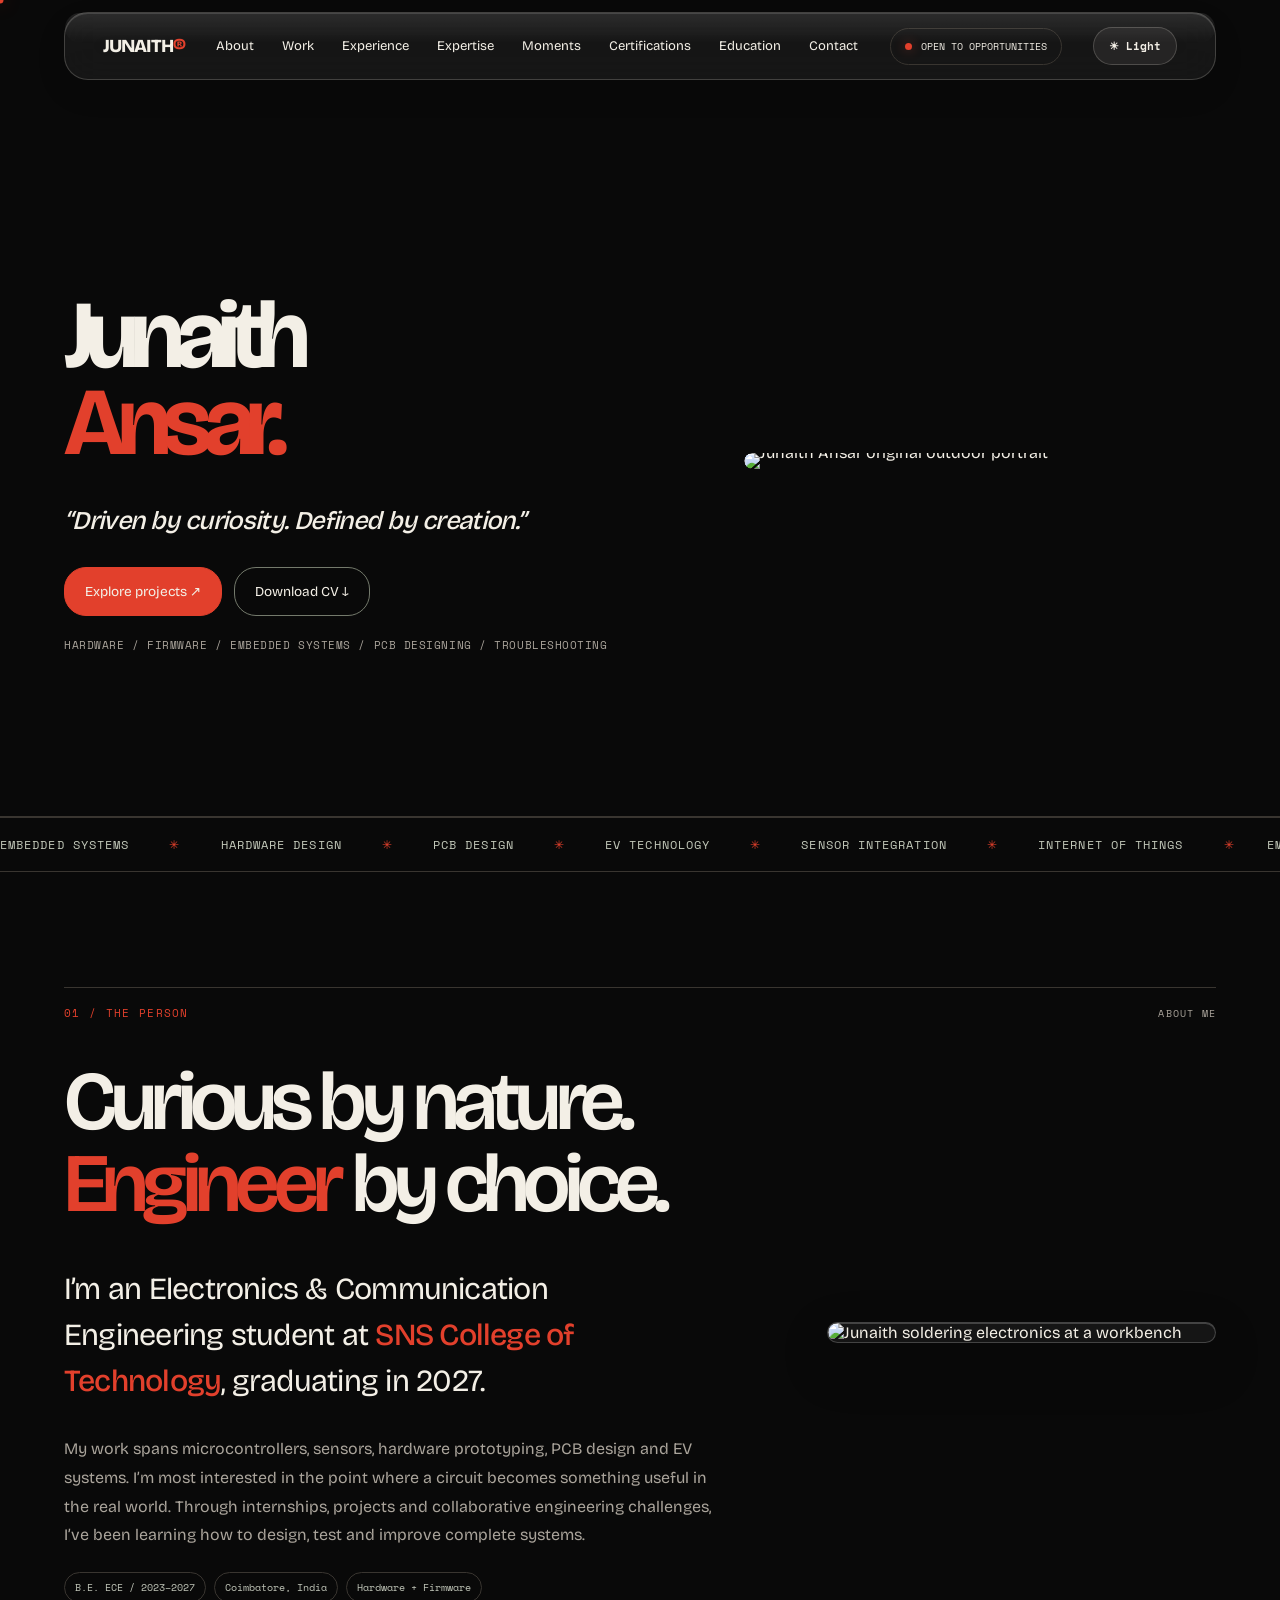
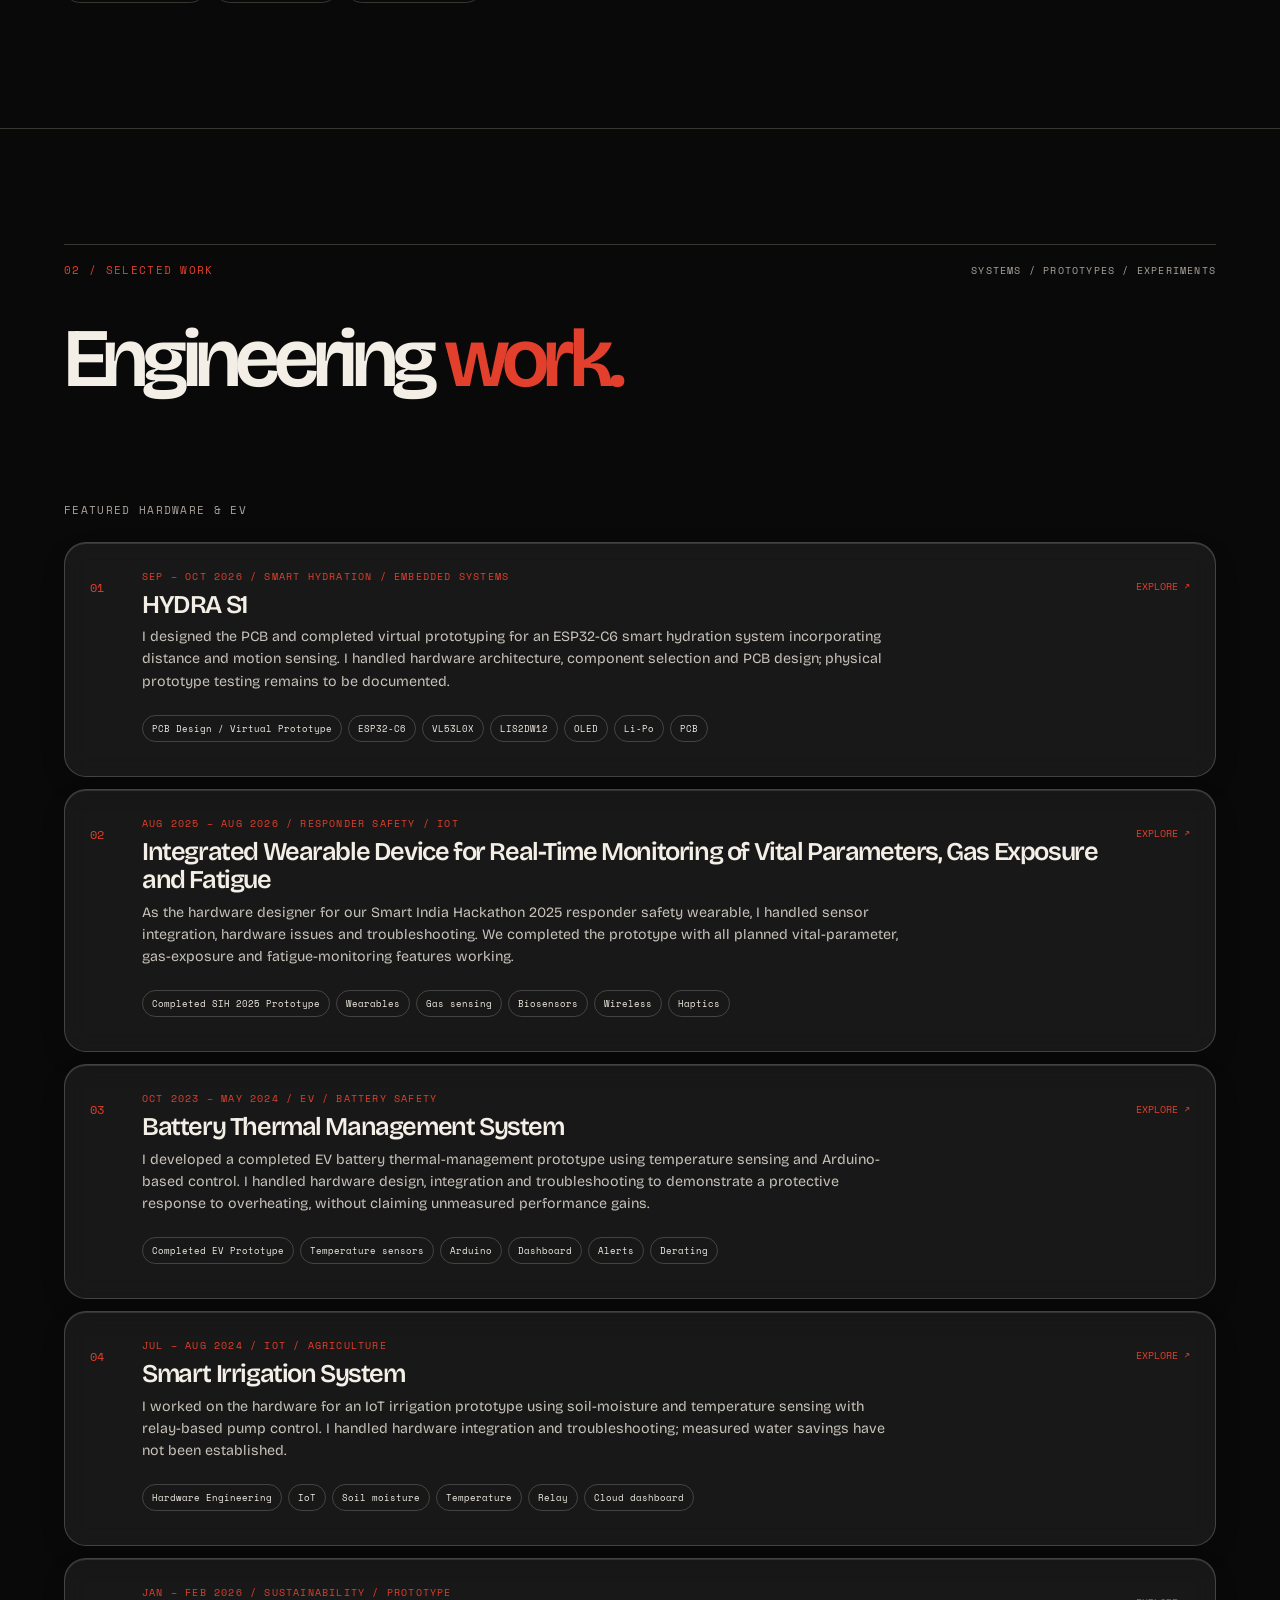
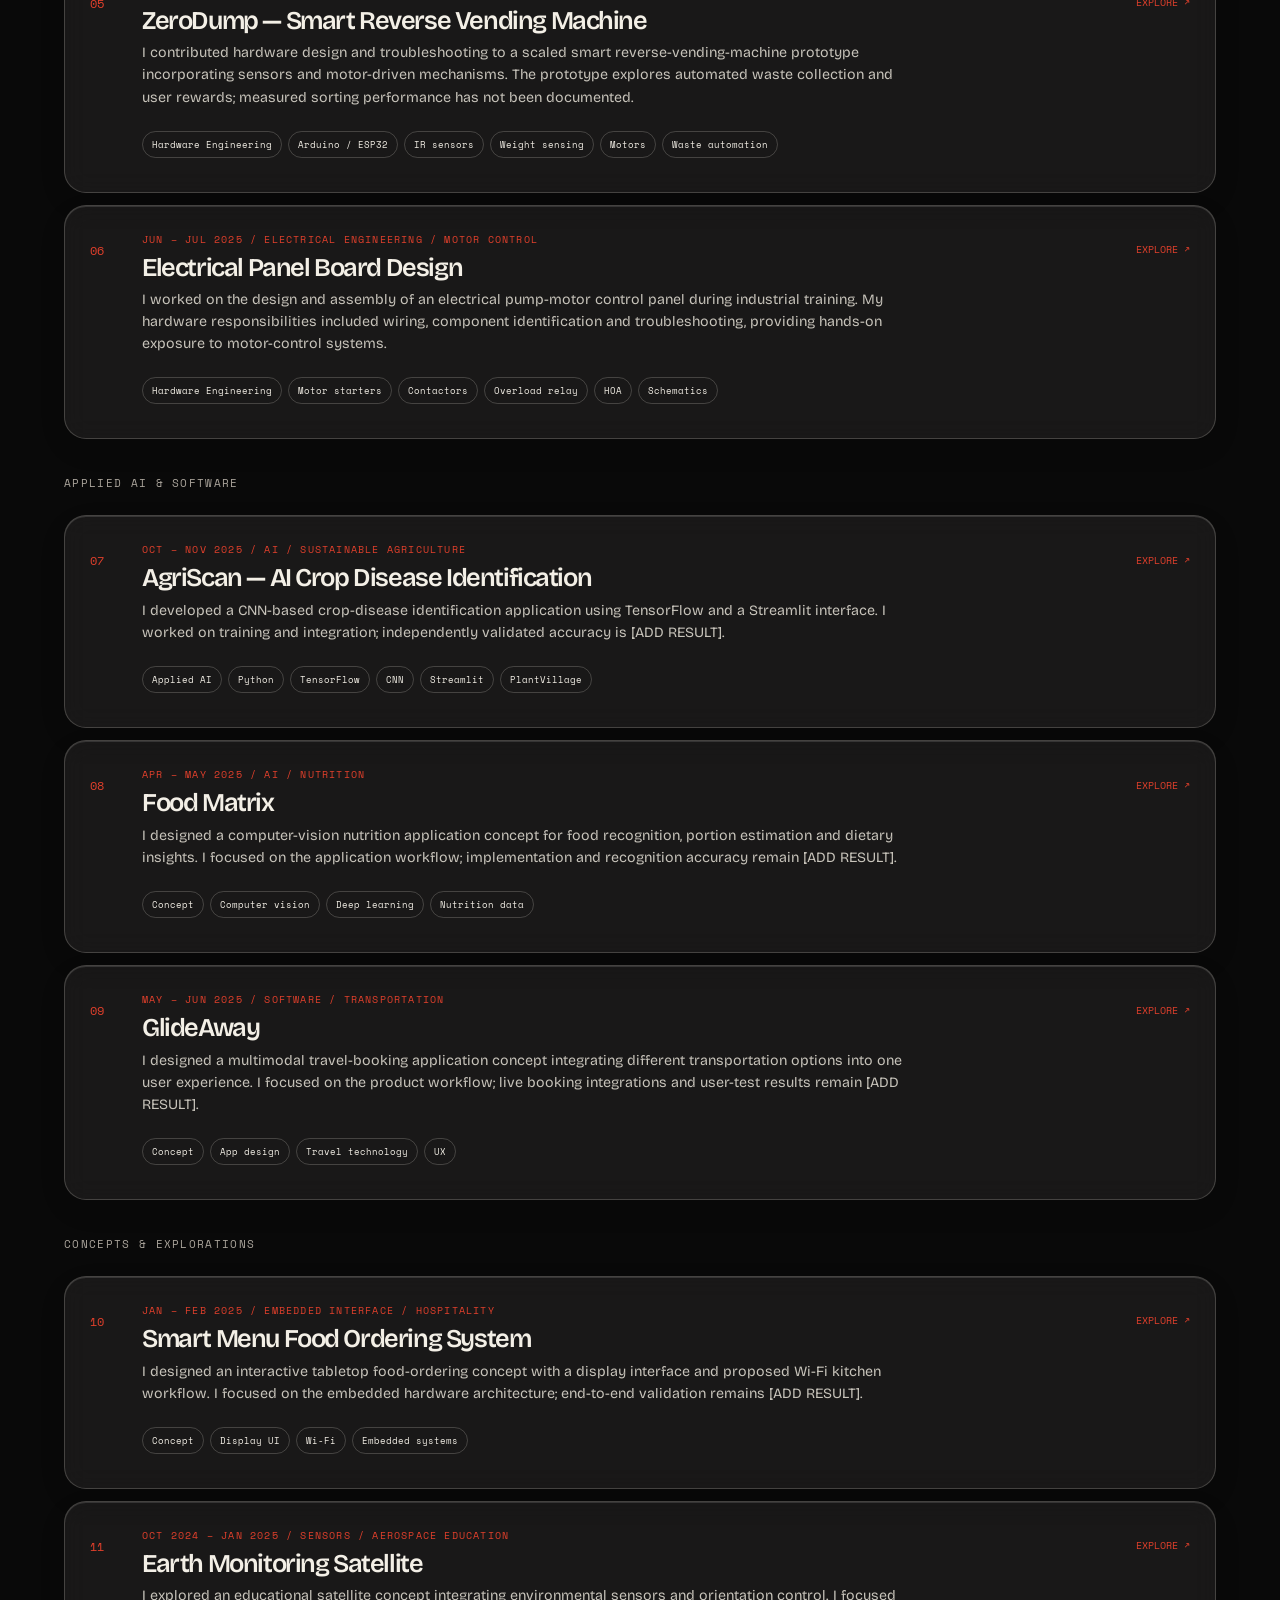
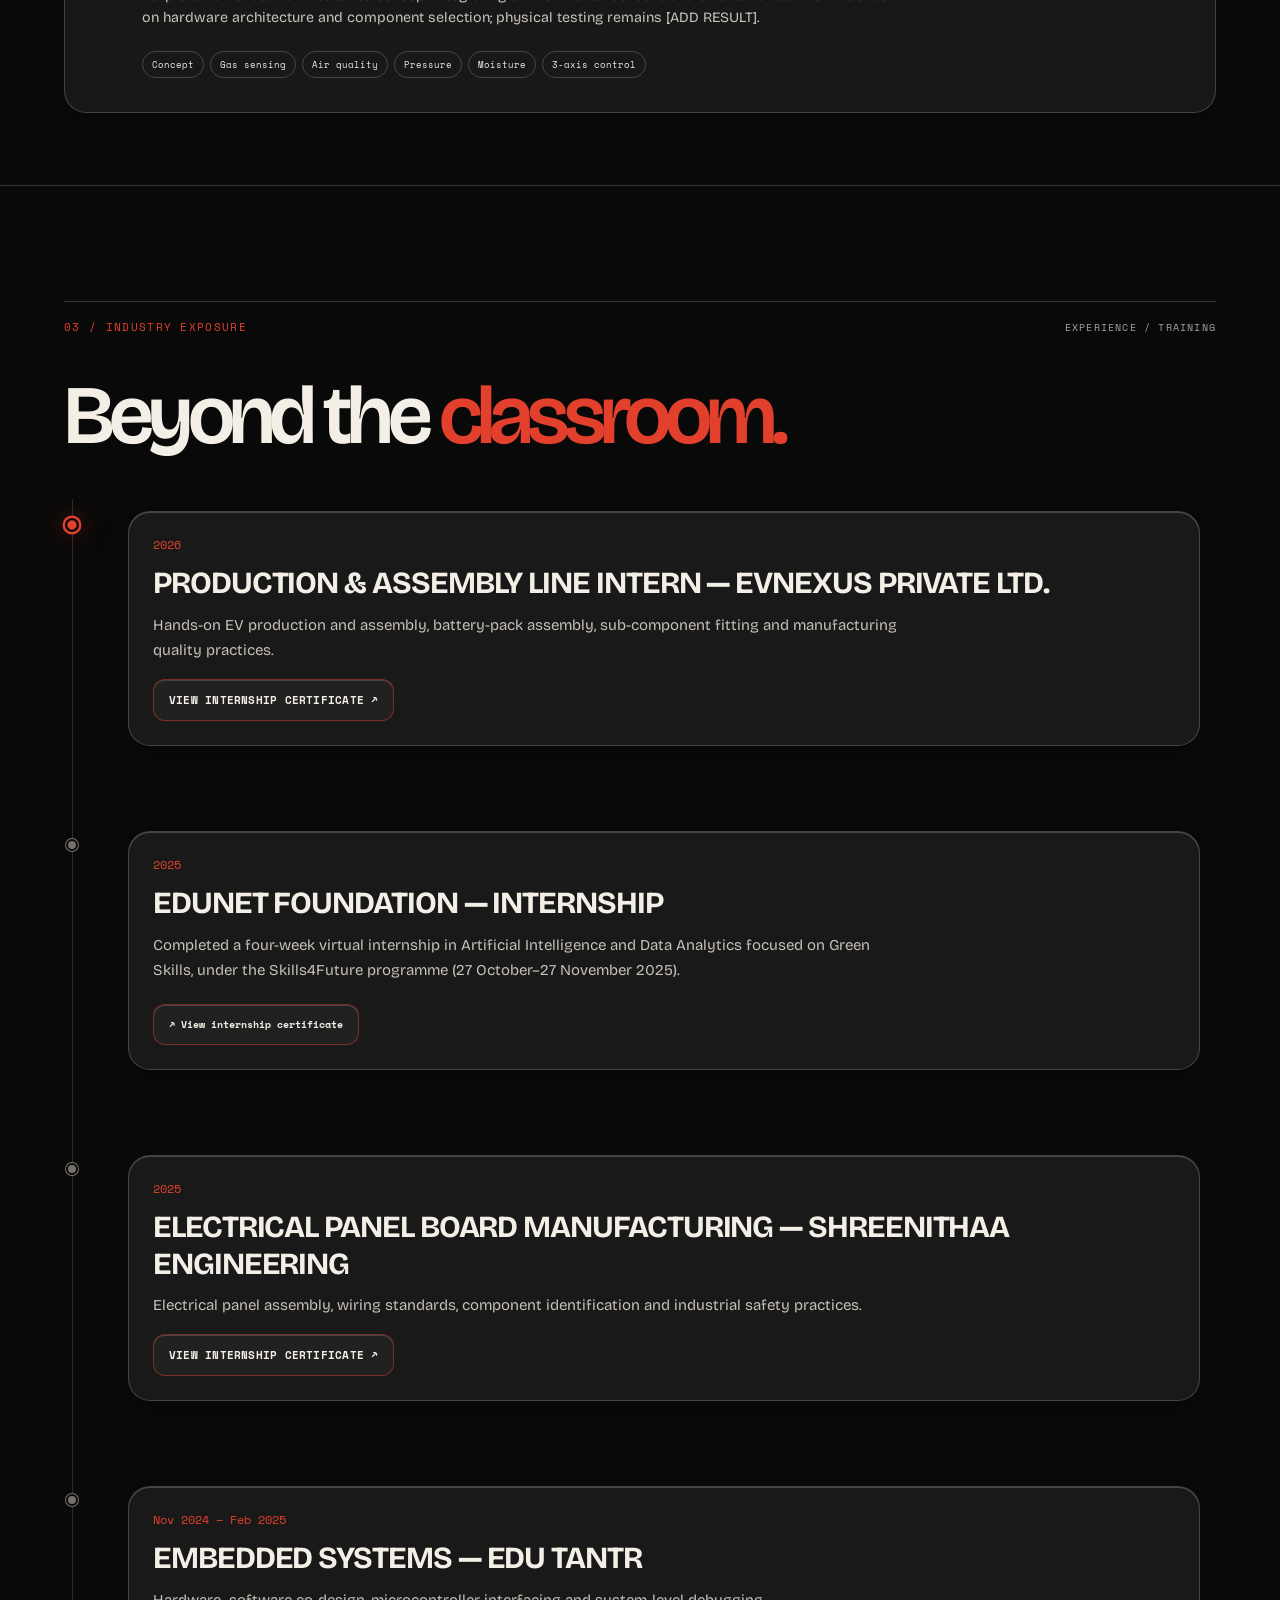
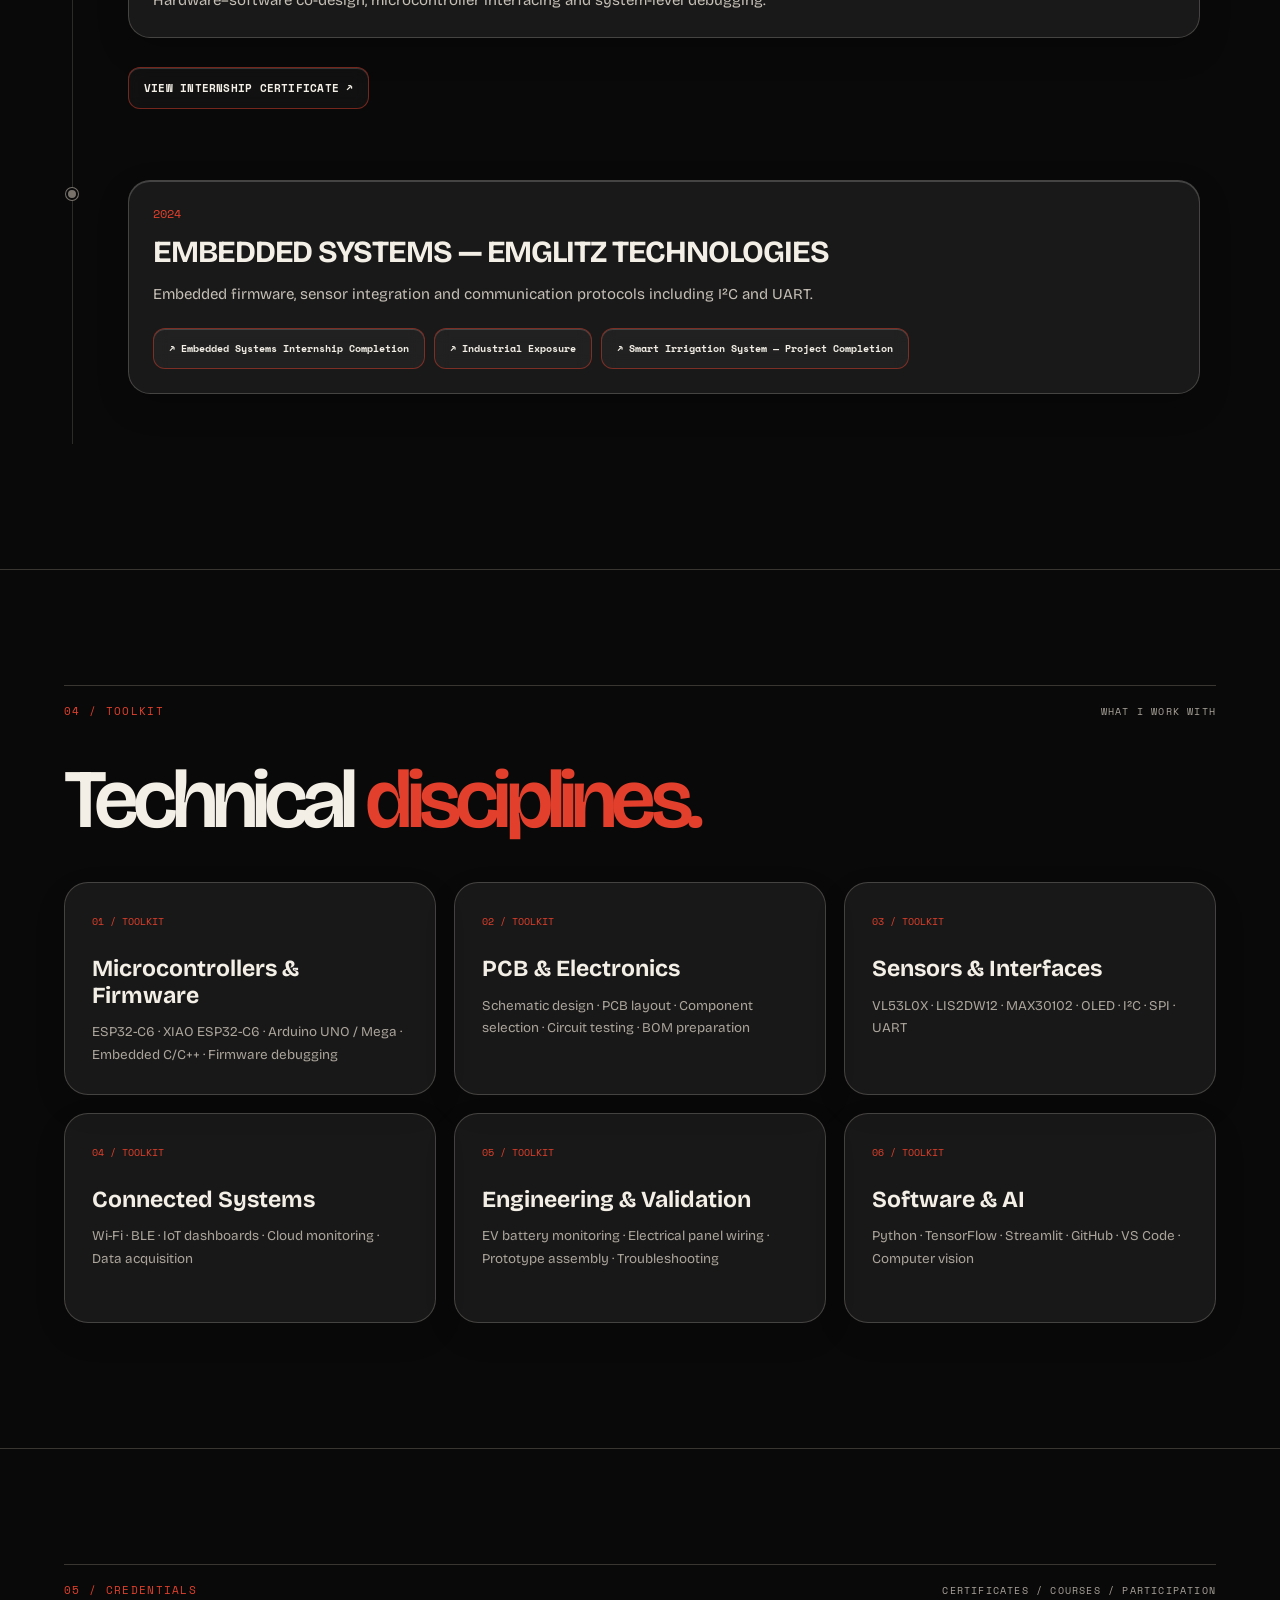
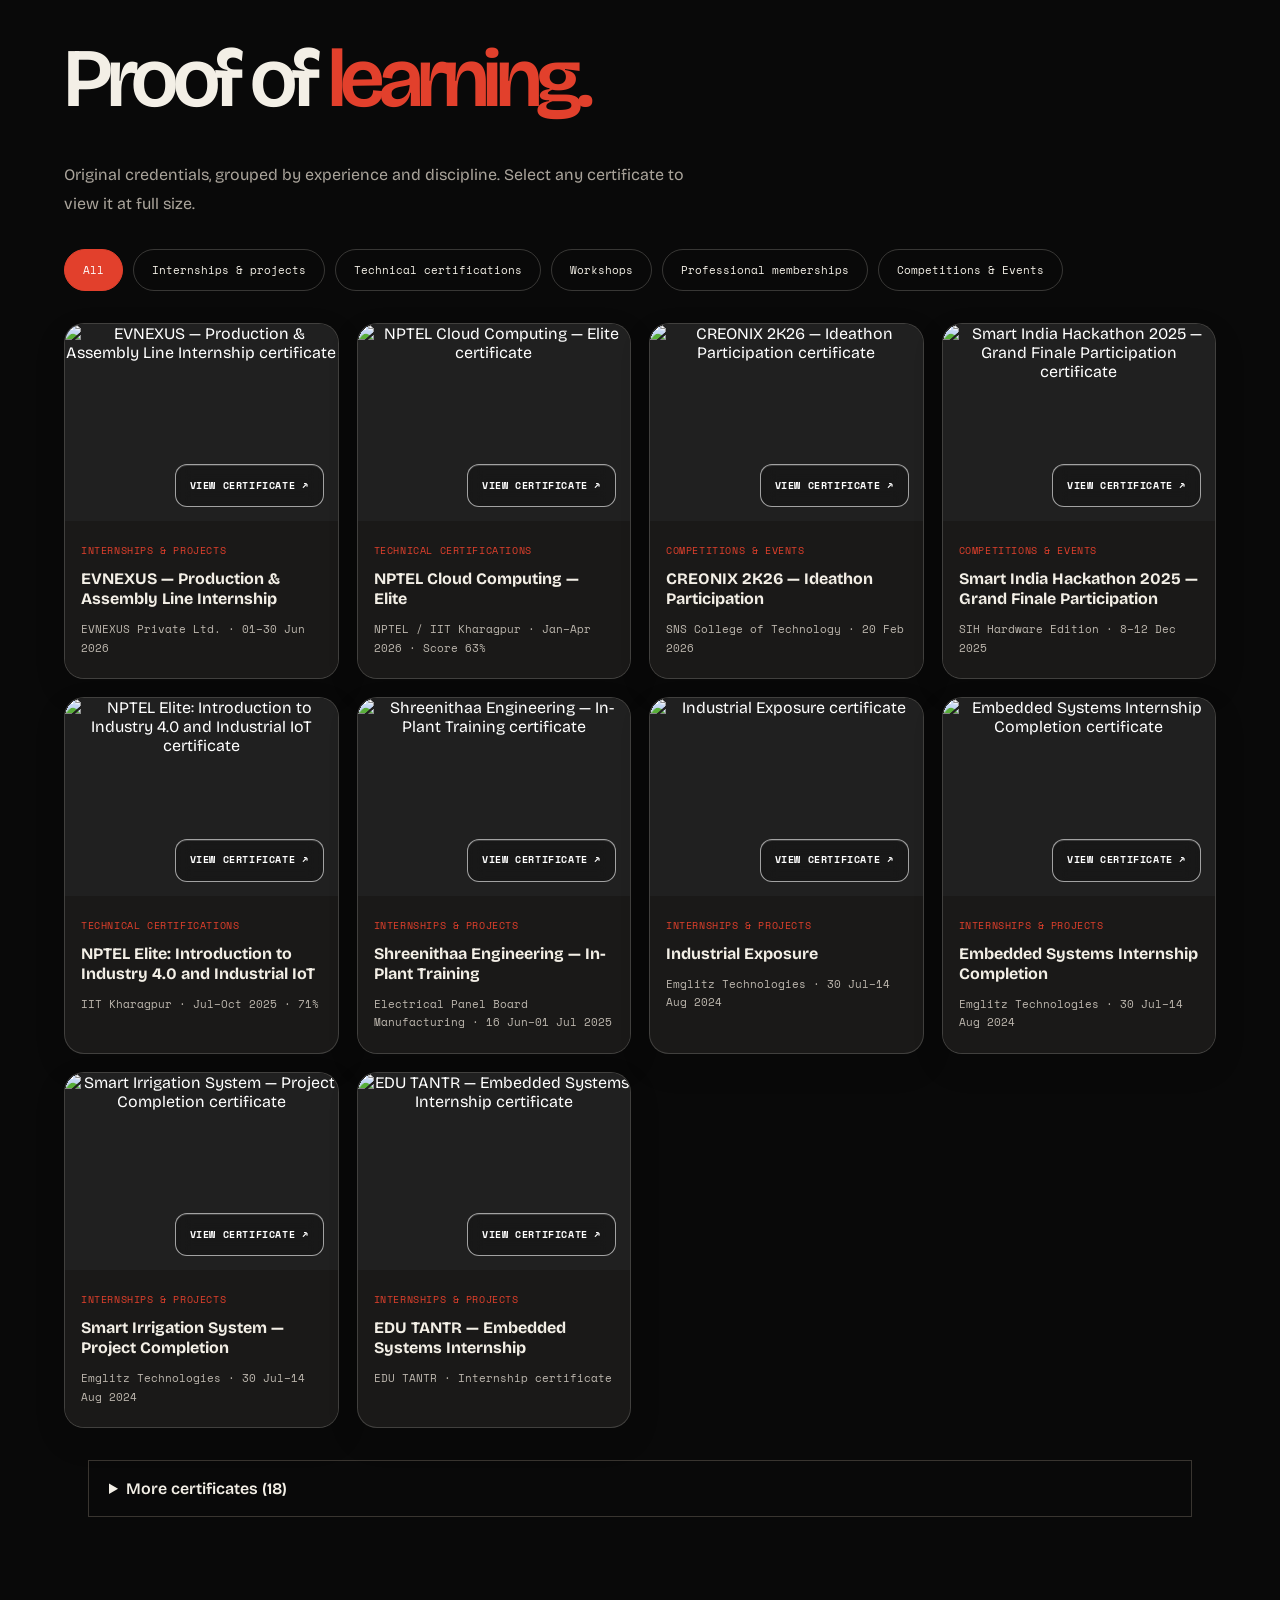
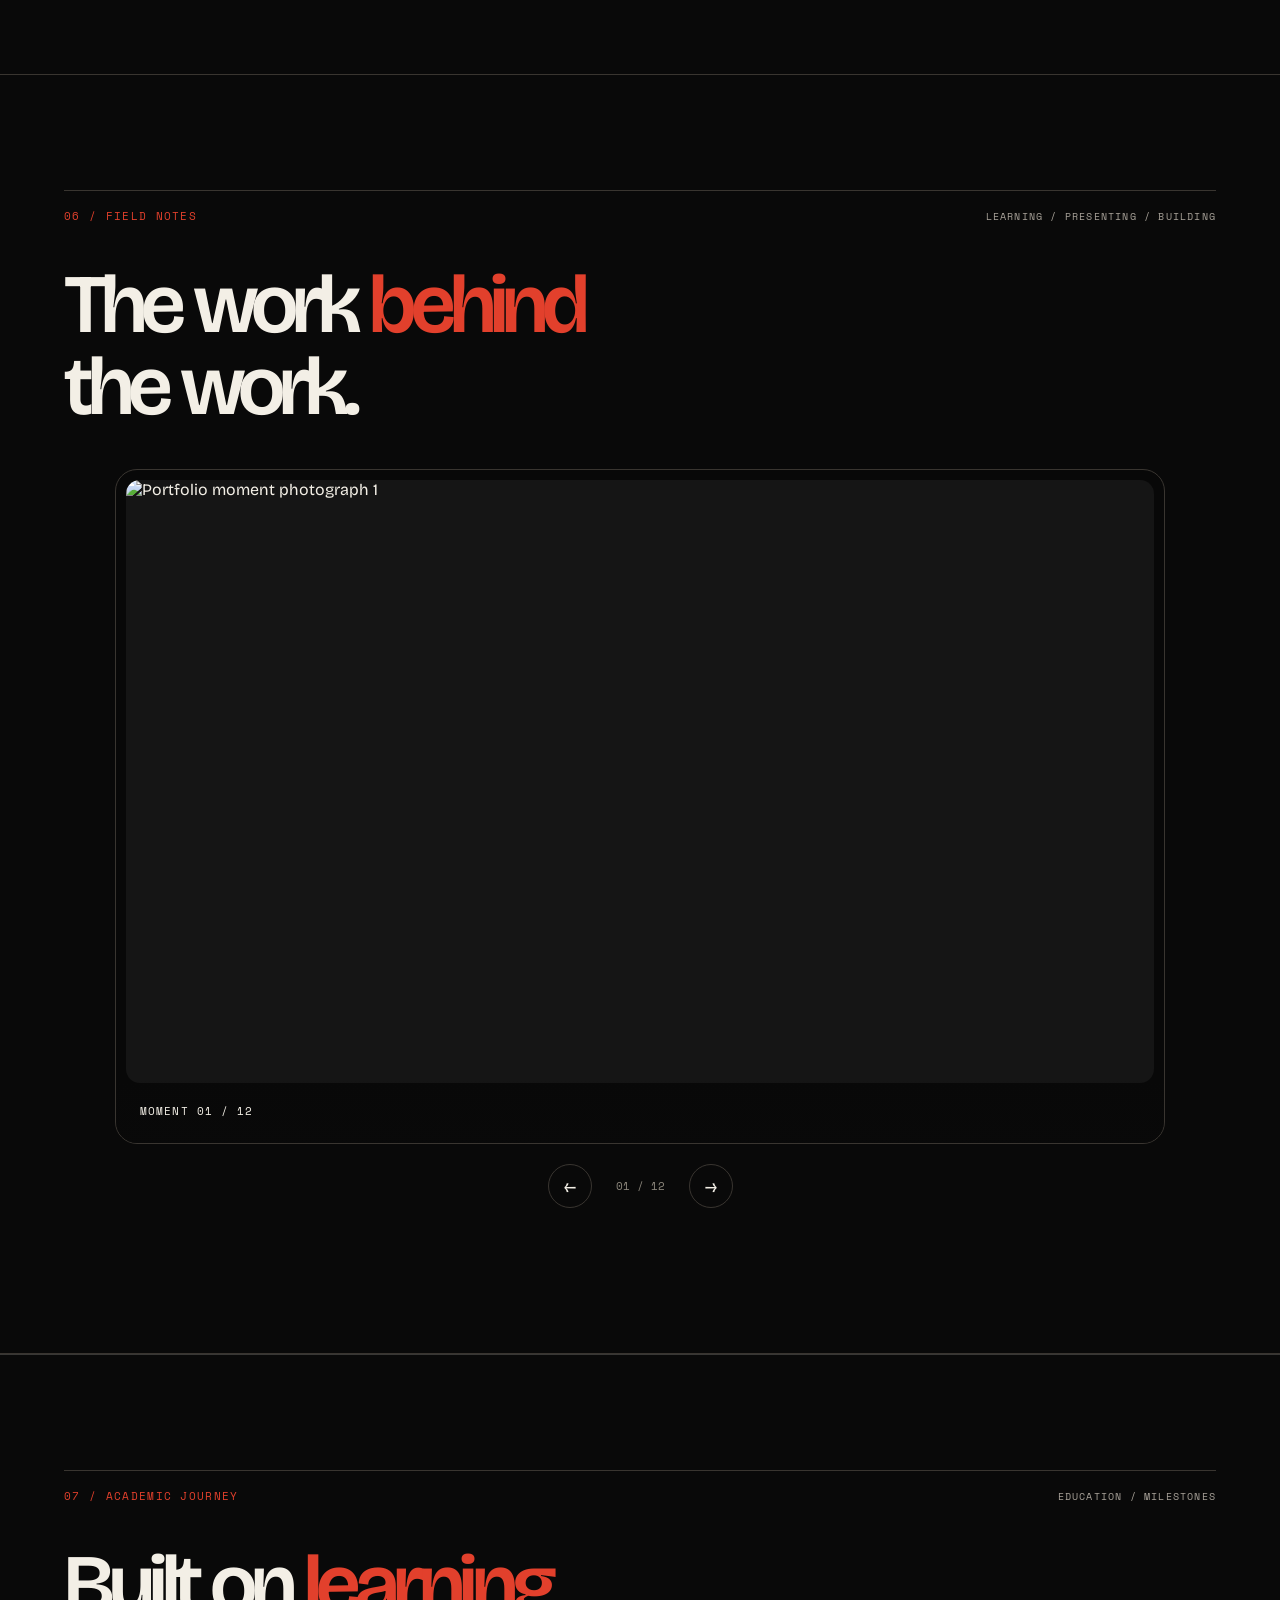
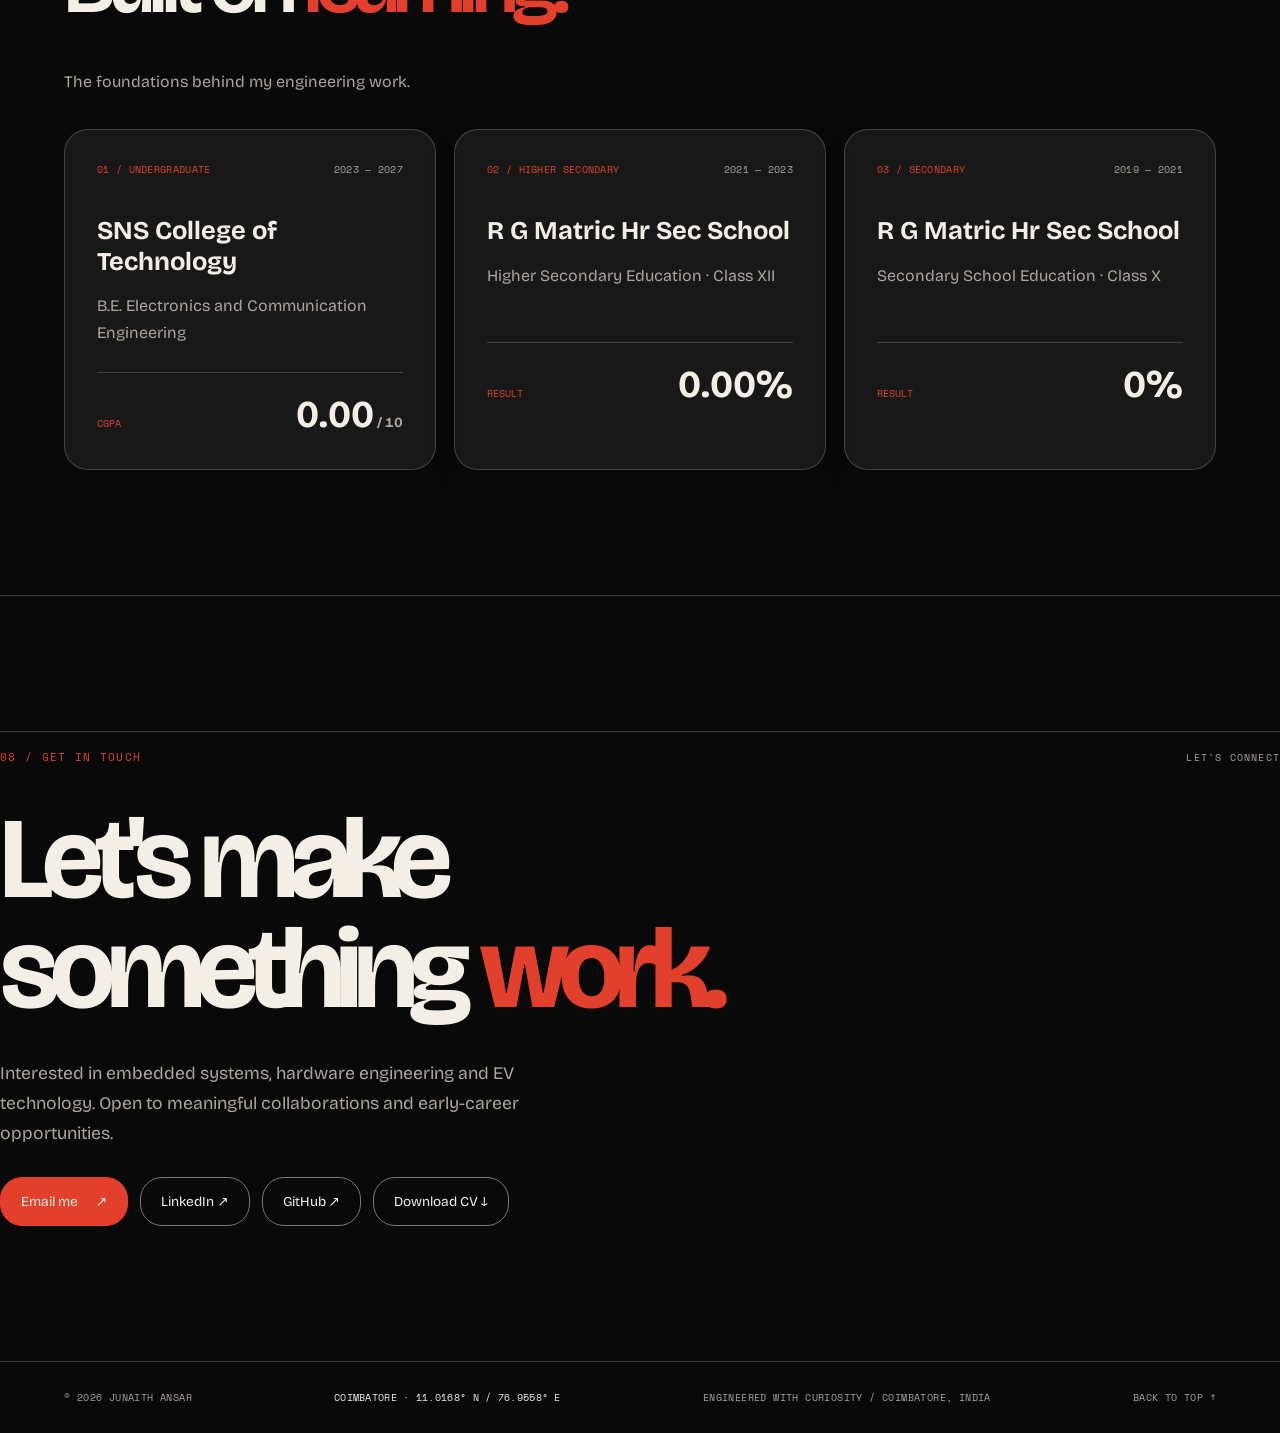
==== commit 2d8b7110: "Prioritize hardware projects, clarify prototype status and improve credentials" ====
--- a/index.html
+++ b/index.html
@@ -7,7 +7,7 @@
 @media(max-width:900px){.hero-layout{grid-template-columns:1fr 0.7fr;min-height:570px}.hero-portrait{min-height:510px}.hero-portrait img{height:90%;right:-40%}.project{grid-template-columns:45px 1fr 75px}}
 @media(max-width:650px){body,a,button,summary{cursor:auto}.cursor-dot,.cursor-ring{display:none}.hero-layout{grid-template-columns:1fr;min-height:0;gap:0}.hero-main{padding:50px 0 0}.hero h1{font-size:clamp(3.5rem,12vw,6rem)}.hero-portrait{height:370px;min-height:0;margin-top:-20px}.hero-portrait img{height:110%;right:0;left:auto}.hero-portrait:before{width:75%;top:8%}.project{grid-template-columns:32px 1fr}.project-link{display:none}.project .project-detail{grid-column:1/-1}.project h3{font-size:2rem}}
 @media(prefers-reduced-motion:reduce){.cursor-dot,.cursor-ring{display:none}body,a,button,summary{cursor:auto}}
-</style><style>
+ .more-certificates{margin:32px auto;max-width:1200px;padding:0 24px}.more-certificates summary{cursor:pointer;padding:18px 20px;border:1px solid var(--line);font-weight:600}.more-certificates[open] summary{margin-bottom:24px}.more-certificates[hidden]{display:none!important}</style><style>
 /* V3 editorial interaction system */
 :root{--ink:#090909;--paper:#f3efe6;--paper-2:#e8e3d7;--gray:#8b867b;--line-ink:rgba(9,9,9,.14);--red:#e2402c;--red-deep:#c5371f;--display:"Bricolage Grotesque",system-ui,-apple-system,sans-serif;--mono:"Space Mono",ui-monospace,"SFMono-Regular",monospace;--ease:cubic-bezier(.16,1,.3,1);--ease-io:cubic-bezier(.76,0,.24,1);--pad-x:clamp(20px,5vw,80px);--accent:var(--red);--sans:var(--display)}
 ::selection{background:var(--red);color:var(--paper)}
@@ -293,11 +293,11 @@
 </style></head><body><header class="glossy-header" id="site-header"><div class="head"><a aria-label="Junaith Ansar home" class="wordmark" href="#home">JUNAITH<span>®</span></a><nav id="nav"><a href="#about">About</a><a href="#work">Work</a><a href="#experience">Experience</a><a href="#expertise">Expertise</a><a href="#moments">Moments</a><a href="#certifications">Certifications</a><a href="#education">Education</a><a href="#contact">Contact</a></nav><div class="status"><span class="dot"></span> OPEN TO OPPORTUNITIES</div><button aria-label="Switch to light theme" class="theme-toggle" id="theme-toggle" type="button">☀ Light</button><button aria-controls="nav" aria-expanded="false" class="menu" id="menu">Menu ☰</button></div></header>
 <main><section id="home"><div class="wrap hero"><svg aria-hidden="true" class="circuit" fill="none" stroke="#c8f36b" stroke-width="1.2" viewbox="0 0 700 700"><path d="M0 100H260L350 190H700M0 200H190L390 400H700M0 360H230L450 580H700M100 0V190L260 350V700M300 0V120L530 350V700M490 0V220L630 360V700"></path><g fill="#c8f36b"><circle cx="260" cy="100" r="6"></circle><circle cx="390" cy="400" r="6"></circle><circle cx="450" cy="580" r="6"></circle><circle cx="530" cy="350" r="6"></circle><circle cx="630" cy="360" r="6"></circle></g></svg><div class="hero-main"><div class="hero-layout"><div class="hero-copy"><h1 class="reveal">Junaith<br/><em>Ansar.</em></h1><p class="intro hero-quote reveal">“Driven by curiosity. Defined by creation.”</p><div class="actions reveal"><a class="btn primary" href="#work">Explore projects ↗</a><a class="btn" download="" href="assets/Junaith_Ansar_Resume.pdf">Download CV ↓</a></div><p class="hero-specialties">HARDWARE / FIRMWARE / EMBEDDED SYSTEMS / PCB DESIGNING / TROUBLESHOOTING</p></div><div class="hero-portrait"><img alt="Junaith Ansar original outdoor portrait" loading="eager" src="assets/hero-original.png"/></div></div></div></div></section><div aria-label="Engineering disciplines" class="marquee"><div class="track"><span>EMBEDDED SYSTEMS <b>✳</b> HARDWARE DESIGN <b>✳</b> PCB DESIGN <b>✳</b> EV TECHNOLOGY <b>✳</b> SENSOR INTEGRATION <b>✳</b> INTERNET OF THINGS <b>✳</b></span><span aria-hidden="true">EMBEDDED SYSTEMS <b>✳</b> HARDWARE DESIGN <b>✳</b> PCB DESIGN <b>✳</b> EV TECHNOLOGY <b>✳</b> SENSOR INTEGRATION <b>✳</b> INTERNET OF THINGS <b>✳</b></span></div></div>
 <section id="about"><div class="wrap section"><div class="section-top"><span class="eyebrow">01 / The person</span><span class="meta">About me</span></div><div class="about-grid"><div class="reveal"><h2 class="section-title">Curious by nature.<br/><i>Engineer</i> by choice.</h2><p class="about-copy">I’m an Electronics &amp; Communication Engineering student at <strong>SNS College of Technology</strong>, graduating in 2027.</p><p class="smallcopy">My work spans microcontrollers, sensors, hardware prototyping, PCB design and EV systems. I’m most interested in the point where a circuit becomes something useful in the real world. Through internships, projects and collaborative engineering challenges, I’ve been learning how to design, test and improve complete systems.</p><div class="chips"><span class="chip">B.E. ECE / 2023–2027</span><span class="chip">Coimbatore, India</span><span class="chip">Hardware + Firmware</span></div></div><div class="photo-frame reveal"><img alt="Junaith soldering electronics at a workbench" class="portrait" loading="lazy" src="assets/about-soldering-color.jpg"/></div></div></div></section>
-<section id="work"><div class="wrap section"><div class="section-top"><span class="eyebrow">02 / Selected work</span><span class="meta">Systems / prototypes / experiments</span></div><h2 class="section-title reveal">Engineering <i>work.</i></h2></div><article class="project reveal"><div class="num">01</div><div><span class="meta">Sep – Oct 2026 / Smart hydration / Embedded systems</span><h3>HYDRA S1</h3><p>Smart hydration companion using ESP32-C6, VL53L0X time-of-flight sensing and LIS2DW12 motion sensing to identify potential drinking events through sensor fusion.</p><div class="chips"><span class="chip">ESP32-C6</span><span class="chip">VL53L0X</span><span class="chip">LIS2DW12</span><span class="chip">OLED</span><span class="chip">Li-Po</span><span class="chip">PCB</span></div></div><a aria-label="Explore HYDRA S1 project" class="project-link" href="projects/hydra-s1.html">EXPLORE ↗</a></article><article class="project reveal"><div class="num">02</div><div><span class="meta">Aug 2025 – Aug 2026 / Responder safety / IoT</span><h3>Integrated Wearable Device for Real-Time Monitoring of Vital Parameters, Gas Exposure and Fatigue</h3><p>Multifunction wearable system designed to support disaster-management responders by combining environmental, biological and fatigue monitoring.</p><div class="chips"><span class="chip">Wearables</span><span class="chip">Gas sensing</span><span class="chip">Biosensors</span><span class="chip">Wireless</span><span class="chip">Haptics</span></div></div><a aria-label="Explore Integrated Wearable Device for Real-Time Monitoring of Vital Parameters, Gas Exposure and Fatigue project" class="project-link" href="projects/responder-wearable.html">EXPLORE ↗</a></article><article class="project reveal"><div class="num">03</div><div><span class="meta">Jan – Feb 2026 / Sustainability / Prototype</span><h3>ZeroDump — Smart Reverse Vending Machine</h3><p>Scaled physical prototype for multi-stream waste collection, processing and user rewards in urban environments.</p><div class="chips"><span class="chip">Arduino / ESP32</span><span class="chip">IR sensors</span><span class="chip">Weight sensing</span><span class="chip">Motors</span><span class="chip">Waste automation</span></div></div><a aria-label="Explore ZeroDump — Smart Reverse Vending Machine project" class="project-link" href="projects/zerodump.html">EXPLORE ↗</a></article><article class="project reveal"><div class="num">04</div><div><span class="meta">Oct – Nov 2025 / AI / Sustainable agriculture</span><h3>AgriScan — AI Crop Disease Identification</h3><p>Computer-vision system for identifying crop diseases from leaf images using a CNN trained on PlantVillage data and integrated with a Streamlit interface.</p><div class="chips"><span class="chip">Python</span><span class="chip">TensorFlow</span><span class="chip">CNN</span><span class="chip">Streamlit</span><span class="chip">PlantVillage</span></div></div><a aria-label="Explore AgriScan — AI Crop Disease Identification project" class="project-link" href="projects/agriscan.html">EXPLORE ↗</a></article><article class="project reveal"><div class="num">05</div><div><span class="meta">Jun – Jul 2025 / Electrical engineering / Motor control</span><h3>Electrical Panel Board Design</h3><p>Study, design and assembly of an electrical control panel intended to regulate an electric pump motor.</p><div class="chips"><span class="chip">Motor starters</span><span class="chip">Contactors</span><span class="chip">Overload relay</span><span class="chip">HOA</span><span class="chip">Schematics</span></div></div><a aria-label="Explore Electrical Panel Board Design project" class="project-link" href="projects/electrical-panel.html">EXPLORE ↗</a></article><article class="project reveal"><div class="num">06</div><div><span class="meta">May – Jun 2025 / Software / Transportation</span><h3>GlideAway</h3><p>Multimodal travel-booking application concept combining ships, trains, flights, cabs, auto-rickshaws and bike taxis in one interface.</p><div class="chips"><span class="chip">App design</span><span class="chip">Travel technology</span><span class="chip">UX</span></div></div><a aria-label="Explore GlideAway project" class="project-link" href="projects/glideaway.html">EXPLORE ↗</a></article><article class="project reveal"><div class="num">07</div><div><span class="meta">Apr – May 2025 / AI / Nutrition</span><h3>Food Matrix</h3><p>Mobile application concept using computer vision and deep learning for food recognition, portion estimation and nutritional insights.</p><div class="chips"><span class="chip">Computer vision</span><span class="chip">Deep learning</span><span class="chip">Nutrition data</span></div></div><a aria-label="Explore Food Matrix project" class="project-link" href="projects/food-matrix.html">EXPLORE ↗</a></article><article class="project reveal"><div class="num">08</div><div><span class="meta">Jan – Feb 2025 / Embedded interface / Hospitality</span><h3>Smart Menu Food Ordering System</h3><p>Tabletop self-service food-ordering prototype concept with an interactive display and Wi-Fi-connected kitchen order flow.</p><div class="chips"><span class="chip">Display UI</span><span class="chip">Wi-Fi</span><span class="chip">Embedded systems</span></div></div><a aria-label="Explore Smart Menu Food Ordering System project" class="project-link" href="projects/smart-menu.html">EXPLORE ↗</a></article><article class="project reveal"><div class="num">09</div><div><span class="meta">Oct 2024 – Jan 2025 / Sensors / Aerospace education</span><h3>Earth Monitoring Satellite</h3><p>Compact sensor-integrated satellite educational prototype concept for environmental monitoring and orientation control.</p><div class="chips"><span class="chip">Gas sensing</span><span class="chip">Air quality</span><span class="chip">Pressure</span><span class="chip">Moisture</span><span class="chip">3-axis control</span></div></div><a aria-label="Explore Earth Monitoring Satellite project" class="project-link" href="projects/earth-monitoring-satellite.html">EXPLORE ↗</a></article><article class="project reveal"><div class="num">10</div><div><span class="meta">Jul – Aug 2024 / IoT / Agriculture</span><h3>Smart Irrigation System</h3><p>Internship project using soil moisture and temperature sensing, cloud connectivity and relay-controlled pumps for automated irrigation.</p><div class="chips"><span class="chip">IoT</span><span class="chip">Soil moisture</span><span class="chip">Temperature</span><span class="chip">Relay</span><span class="chip">Cloud dashboard</span></div></div><a aria-label="Explore Smart Irrigation System project" class="project-link" href="projects/smart-irrigation.html">EXPLORE ↗</a></article><article class="project reveal"><div class="num">11</div><div><span class="meta">Oct 2023 – May 2024 / EV / Battery safety</span><h3>Battery Thermal Management System</h3><p>Temperature-monitoring and protection prototype designed to respond to overheating in electric-vehicle battery systems.</p><div class="chips"><span class="chip">Temperature sensors</span><span class="chip">Arduino</span><span class="chip">Dashboard</span><span class="chip">Alerts</span><span class="chip">Derating</span></div></div><a aria-label="Explore Battery Thermal Management System project" class="project-link" href="projects/battery-thermal-management.html">EXPLORE ↗</a></article></section>
-<section id="experience"><div class="wrap section"><div class="section-top"><span class="eyebrow">03 / Industry exposure</span><span class="meta">Experience / training</span></div><h2 class="section-title reveal">Beyond the <i>classroom.</i></h2><div class="internship-timeline" id="internship-timeline"><div aria-hidden="true" class="timeline-progress"></div><article class="timeline-entry reveal" data-timeline-index="0"><span aria-hidden="true" class="timeline-dot"></span><div class="timeline-content"><div class="timeline-year">2026</div><h3>PRODUCTION &amp; ASSEMBLY LINE INTERN — EVNEXUS PRIVATE LTD.</h3><p>Hands-on EV production and assembly, battery-pack assembly, sub-component fitting and manufacturing quality practices.</p><button class="timeline-cert-link" data-image="assets/certificates/evnexus-production.webp" data-title="PRODUCTION &amp; ASSEMBLY LINE INTERN — EVNEXUS PRIVATE LTD." type="button">VIEW INTERNSHIP CERTIFICATE ↗</button></div></article><article class="timeline-entry reveal" data-timeline-index="1"><span aria-hidden="true" class="timeline-dot"></span><div class="timeline-content"><div class="timeline-year">2025</div><h3>ELECTRICAL PANEL BOARD MANUFACTURING — SHREENITHA ENGINEERING</h3><p>Electrical panel assembly, wiring standards, component identification and industrial safety practices.</p><button class="timeline-cert-link" data-image="assets/certificates/shreenithaa-training.webp" data-title="ELECTRICAL PANEL BOARD MANUFACTURING — SHREENITHA ENGINEERING" type="button">VIEW INTERNSHIP CERTIFICATE ↗</button></div></article><article class="timeline-entry reveal" data-timeline-index="2"><span aria-hidden="true" class="timeline-dot"></span><div class="timeline-content"><div class="timeline-year">2024</div><h3>EMBEDDED SYSTEMS — EMGLITZ TECHNOLOGIES</h3><p>Embedded firmware, sensor integration and communication protocols including I²C and UART.</p><div class="internship-proof"><button class="proof-link credential-open" data-image="assets/certificates/emglitz-internship.webp" data-title="Embedded Systems Internship Completion" type="button">↗ Embedded Systems Internship Completion</button><button class="proof-link credential-open" data-image="assets/certificates/emglitz-industrial-exposure.webp" data-title="Industrial Exposure" type="button">↗ Industrial Exposure</button><button class="proof-link credential-open" data-image="assets/certificates/emglitz-project.webp" data-title="Smart Irrigation System — Project Completion" type="button">↗ Smart Irrigation System — Project Completion</button></div></div></article><article class="timeline-entry reveal" data-timeline-index="3"><span aria-hidden="true" class="timeline-dot"></span><div class="timeline-content"><div class="timeline-year">2024</div><h3>EMBEDDED SYSTEMS — EDU TANTR</h3><p>Hardware–software co-design, microcontroller interfacing and system-level debugging.</p></div><button class="timeline-cert-link" data-image="assets/certificates/edu-tantr-internship.webp" data-title="EDU TANTR — Embedded Systems Internship" type="button">VIEW INTERNSHIP CERTIFICATE ↗</button></article><article class="timeline-entry reveal" data-timeline-index="4"><span aria-hidden="true" class="timeline-dot"></span><div class="timeline-content"><div class="timeline-year">2025</div><h3>EDUNET FOUNDATION — INTERNSHIP</h3><p>Completed a four-week virtual internship in Artificial Intelligence and Data Analytics focused on Green Skills, under the Skills4Future programme (27 October–27 November 2025).</p><div class="internship-proof"><button class="proof-link credential-open" data-image="assets/certificates/edunet-ai-data-analytics.webp" data-title="AI &amp; Data Analytics — Green Skills Internship" type="button">↗ View internship certificate</button></div></div></article></div></div></section>
+<section id="work"><div class="wrap section"><div class="section-top"><span class="eyebrow">02 / Selected work</span><span class="meta">Systems / prototypes / experiments</span></div><h2 class="section-title reveal">Engineering <i>work.</i></h2></div><div class="wrap"><p class="meta" style="padding:24px 0 12px">FEATURED HARDWARE & EV</p></div><article class="project reveal"><div class="num">01</div><div><span class="meta">Sep – Oct 2026 / Smart hydration / Embedded systems</span><h3>HYDRA S1</h3><p>I designed the PCB and completed virtual prototyping for an ESP32-C6 smart hydration system incorporating distance and motion sensing. I handled hardware architecture, component selection and PCB design; physical prototype testing remains to be documented.</p><div class="chips"><span class="chip">PCB Design / Virtual Prototype</span><span class="chip">ESP32-C6</span><span class="chip">VL53L0X</span><span class="chip">LIS2DW12</span><span class="chip">OLED</span><span class="chip">Li-Po</span><span class="chip">PCB</span></div></div><a aria-label="Explore HYDRA S1 project" class="project-link" href="projects/hydra-s1.html">EXPLORE ↗</a></article><article class="project reveal"><div class="num">02</div><div><span class="meta">Aug 2025 – Aug 2026 / Responder safety / IoT</span><h3>Integrated Wearable Device for Real-Time Monitoring of Vital Parameters, Gas Exposure and Fatigue</h3><p>As the hardware designer for our Smart India Hackathon 2025 responder safety wearable, I handled sensor integration, hardware issues and troubleshooting. We completed the prototype with all planned vital-parameter, gas-exposure and fatigue-monitoring features working.</p><div class="chips"><span class="chip">Completed SIH 2025 Prototype</span><span class="chip">Wearables</span><span class="chip">Gas sensing</span><span class="chip">Biosensors</span><span class="chip">Wireless</span><span class="chip">Haptics</span></div></div><a aria-label="Explore Integrated Wearable Device for Real-Time Monitoring of Vital Parameters, Gas Exposure and Fatigue project" class="project-link" href="projects/responder-wearable.html">EXPLORE ↗</a></article><article class="project reveal"><div class="num">03</div><div><span class="meta">Oct 2023 – May 2024 / EV / Battery safety</span><h3>Battery Thermal Management System</h3><p>I developed a completed EV battery thermal-management prototype using temperature sensing and Arduino-based control. I handled hardware design, integration and troubleshooting to demonstrate a protective response to overheating, without claiming unmeasured performance gains.</p><div class="chips"><span class="chip">Completed EV Prototype</span><span class="chip">Temperature sensors</span><span class="chip">Arduino</span><span class="chip">Dashboard</span><span class="chip">Alerts</span><span class="chip">Derating</span></div></div><a aria-label="Explore Battery Thermal Management System project" class="project-link" href="projects/battery-thermal-management.html">EXPLORE ↗</a></article><article class="project reveal"><div class="num">04</div><div><span class="meta">Jul – Aug 2024 / IoT / Agriculture</span><h3>Smart Irrigation System</h3><p>I worked on the hardware for an IoT irrigation prototype using soil-moisture and temperature sensing with relay-based pump control. I handled hardware integration and troubleshooting; measured water savings have not been established.</p><div class="chips"><span class="chip">Hardware Engineering</span><span class="chip">IoT</span><span class="chip">Soil moisture</span><span class="chip">Temperature</span><span class="chip">Relay</span><span class="chip">Cloud dashboard</span></div></div><a aria-label="Explore Smart Irrigation System project" class="project-link" href="projects/smart-irrigation.html">EXPLORE ↗</a></article><article class="project reveal"><div class="num">05</div><div><span class="meta">Jan – Feb 2026 / Sustainability / Prototype</span><h3>ZeroDump — Smart Reverse Vending Machine</h3><p>I contributed hardware design and troubleshooting to a scaled smart reverse-vending-machine prototype incorporating sensors and motor-driven mechanisms. The prototype explores automated waste collection and user rewards; measured sorting performance has not been documented.</p><div class="chips"><span class="chip">Hardware Engineering</span><span class="chip">Arduino / ESP32</span><span class="chip">IR sensors</span><span class="chip">Weight sensing</span><span class="chip">Motors</span><span class="chip">Waste automation</span></div></div><a aria-label="Explore ZeroDump — Smart Reverse Vending Machine project" class="project-link" href="projects/zerodump.html">EXPLORE ↗</a></article><article class="project reveal"><div class="num">06</div><div><span class="meta">Jun – Jul 2025 / Electrical engineering / Motor control</span><h3>Electrical Panel Board Design</h3><p>I worked on the design and assembly of an electrical pump-motor control panel during industrial training. My hardware responsibilities included wiring, component identification and troubleshooting, providing hands-on exposure to motor-control systems.</p><div class="chips"><span class="chip">Hardware Engineering</span><span class="chip">Motor starters</span><span class="chip">Contactors</span><span class="chip">Overload relay</span><span class="chip">HOA</span><span class="chip">Schematics</span></div></div><a aria-label="Explore Electrical Panel Board Design project" class="project-link" href="projects/electrical-panel.html">EXPLORE ↗</a></article><div class="wrap"><p class="meta" style="padding:24px 0 12px">APPLIED AI & SOFTWARE</p></div><article class="project reveal"><div class="num">07</div><div><span class="meta">Oct – Nov 2025 / AI / Sustainable agriculture</span><h3>AgriScan — AI Crop Disease Identification</h3><p>I developed a CNN-based crop-disease identification application using TensorFlow and a Streamlit interface. I worked on training and integration; independently validated accuracy is [ADD RESULT].</p><div class="chips"><span class="chip">Applied AI</span><span class="chip">Python</span><span class="chip">TensorFlow</span><span class="chip">CNN</span><span class="chip">Streamlit</span><span class="chip">PlantVillage</span></div></div><a aria-label="Explore AgriScan — AI Crop Disease Identification project" class="project-link" href="projects/agriscan.html">EXPLORE ↗</a></article><article class="project reveal"><div class="num">08</div><div><span class="meta">Apr – May 2025 / AI / Nutrition</span><h3>Food Matrix</h3><p>I designed a computer-vision nutrition application concept for food recognition, portion estimation and dietary insights. I focused on the application workflow; implementation and recognition accuracy remain [ADD RESULT].</p><div class="chips"><span class="chip">Concept</span><span class="chip">Computer vision</span><span class="chip">Deep learning</span><span class="chip">Nutrition data</span></div></div><a aria-label="Explore Food Matrix project" class="project-link" href="projects/food-matrix.html">EXPLORE ↗</a></article><article class="project reveal"><div class="num">09</div><div><span class="meta">May – Jun 2025 / Software / Transportation</span><h3>GlideAway</h3><p>I designed a multimodal travel-booking application concept integrating different transportation options into one user experience. I focused on the product workflow; live booking integrations and user-test results remain [ADD RESULT].</p><div class="chips"><span class="chip">Concept</span><span class="chip">App design</span><span class="chip">Travel technology</span><span class="chip">UX</span></div></div><a aria-label="Explore GlideAway project" class="project-link" href="projects/glideaway.html">EXPLORE ↗</a></article><div class="wrap"><p class="meta" style="padding:24px 0 12px">CONCEPTS & EXPLORATIONS</p></div><article class="project reveal"><div class="num">10</div><div><span class="meta">Jan – Feb 2025 / Embedded interface / Hospitality</span><h3>Smart Menu Food Ordering System</h3><p>I designed an interactive tabletop food-ordering concept with a display interface and proposed Wi-Fi kitchen workflow. I focused on the embedded hardware architecture; end-to-end validation remains [ADD RESULT].</p><div class="chips"><span class="chip">Concept</span><span class="chip">Display UI</span><span class="chip">Wi-Fi</span><span class="chip">Embedded systems</span></div></div><a aria-label="Explore Smart Menu Food Ordering System project" class="project-link" href="projects/smart-menu.html">EXPLORE ↗</a></article><article class="project reveal"><div class="num">11</div><div><span class="meta">Oct 2024 – Jan 2025 / Sensors / Aerospace education</span><h3>Earth Monitoring Satellite</h3><p>I explored an educational satellite concept integrating environmental sensors and orientation control. I focused on hardware architecture and component selection; physical testing remains [ADD RESULT].</p><div class="chips"><span class="chip">Concept</span><span class="chip">Gas sensing</span><span class="chip">Air quality</span><span class="chip">Pressure</span><span class="chip">Moisture</span><span class="chip">3-axis control</span></div></div><a aria-label="Explore Earth Monitoring Satellite project" class="project-link" href="projects/earth-monitoring-satellite.html">EXPLORE ↗</a></article></section>
+<section id="experience"><div class="wrap section"><div class="section-top"><span class="eyebrow">03 / Industry exposure</span><span class="meta">Experience / training</span></div><h2 class="section-title reveal">Beyond the <i>classroom.</i></h2><div class="internship-timeline" id="internship-timeline"><div aria-hidden="true" class="timeline-progress"></div><article class="timeline-entry reveal" data-timeline-index="0"><span aria-hidden="true" class="timeline-dot"></span><div class="timeline-content"><div class="timeline-year">2026</div><h3>PRODUCTION &amp; ASSEMBLY LINE INTERN — EVNEXUS PRIVATE LTD.</h3><p>Hands-on EV production and assembly, battery-pack assembly, sub-component fitting and manufacturing quality practices.</p><button class="timeline-cert-link" data-image="assets/certificates/evnexus-production.webp" data-title="PRODUCTION &amp; ASSEMBLY LINE INTERN — EVNEXUS PRIVATE LTD." type="button">VIEW INTERNSHIP CERTIFICATE ↗</button></div></article><article class="timeline-entry reveal" data-timeline-index="1"><span aria-hidden="true" class="timeline-dot"></span><div class="timeline-content"><div class="timeline-year">2025</div><h3>EDUNET FOUNDATION — INTERNSHIP</h3><p>Completed a four-week virtual internship in Artificial Intelligence and Data Analytics focused on Green Skills, under the Skills4Future programme (27 October–27 November 2025).</p><div class="internship-proof"><button class="proof-link credential-open" data-image="assets/certificates/edunet-ai-data-analytics.webp" data-title="AI &amp; Data Analytics — Green Skills Internship" type="button">↗ View internship certificate</button></div></div></article><article class="timeline-entry reveal" data-timeline-index="2"><span aria-hidden="true" class="timeline-dot"></span><div class="timeline-content"><div class="timeline-year">2025</div><h3>ELECTRICAL PANEL BOARD MANUFACTURING — SHREENITHAA ENGINEERING</h3><p>Electrical panel assembly, wiring standards, component identification and industrial safety practices.</p><button class="timeline-cert-link" data-image="assets/certificates/shreenithaa-training.webp" data-title="ELECTRICAL PANEL BOARD MANUFACTURING — SHREENITHAA ENGINEERING" type="button">VIEW INTERNSHIP CERTIFICATE ↗</button></div></article><article class="timeline-entry reveal" data-timeline-index="3"><span aria-hidden="true" class="timeline-dot"></span><div class="timeline-content"><div class="timeline-year">Nov 2024 – Feb 2025</div><h3>EMBEDDED SYSTEMS — EDU TANTR</h3><p>Hardware–software co-design, microcontroller interfacing and system-level debugging.</p></div><button class="timeline-cert-link" data-image="assets/certificates/edu-tantr-internship.webp" data-title="EDU TANTR — Embedded Systems Internship" type="button">VIEW INTERNSHIP CERTIFICATE ↗</button></article><article class="timeline-entry reveal" data-timeline-index="4"><span aria-hidden="true" class="timeline-dot"></span><div class="timeline-content"><div class="timeline-year">2024</div><h3>EMBEDDED SYSTEMS — EMGLITZ TECHNOLOGIES</h3><p>Embedded firmware, sensor integration and communication protocols including I²C and UART.</p><div class="internship-proof"><button class="proof-link credential-open" data-image="assets/certificates/emglitz-internship.webp" data-title="Embedded Systems Internship Completion" type="button">↗ Embedded Systems Internship Completion</button><button class="proof-link credential-open" data-image="assets/certificates/emglitz-industrial-exposure.webp" data-title="Industrial Exposure" type="button">↗ Industrial Exposure</button><button class="proof-link credential-open" data-image="assets/certificates/emglitz-project.webp" data-title="Smart Irrigation System — Project Completion" type="button">↗ Smart Irrigation System — Project Completion</button></div></div></article></div></div></section>
 <section id="expertise"><div class="wrap section"><div class="section-top"><span class="eyebrow">04 / Toolkit</span><span class="meta">What I work with</span></div><h2 class="section-title reveal">Technical <i>disciplines.</i></h2><div class="skills"><article class="toolkit-card reveal"><span class="toolkit-index">01 / TOOLKIT</span><h3>Microcontrollers &amp; Firmware</h3><p>ESP32-C6 · XIAO ESP32-C6 · Arduino UNO / Mega · Embedded C/C++ · Firmware debugging</p></article><article class="toolkit-card reveal"><span class="toolkit-index">02 / TOOLKIT</span><h3>PCB &amp; Electronics</h3><p>Schematic design · PCB layout · Component selection · Circuit testing · BOM preparation</p></article><article class="toolkit-card reveal"><span class="toolkit-index">03 / TOOLKIT</span><h3>Sensors &amp; Interfaces</h3><p>VL53L0X · LIS2DW12 · MAX30102 · OLED · I²C · SPI · UART</p></article><article class="toolkit-card reveal"><span class="toolkit-index">04 / TOOLKIT</span><h3>Connected Systems</h3><p>Wi-Fi · BLE · IoT dashboards · Cloud monitoring · Data acquisition</p></article><article class="toolkit-card reveal"><span class="toolkit-index">05 / TOOLKIT</span><h3>Engineering &amp; Validation</h3><p>EV battery monitoring · Electrical panel wiring · Prototype assembly · Troubleshooting</p></article><article class="toolkit-card reveal"><span class="toolkit-index">06 / TOOLKIT</span><h3>Software &amp; AI</h3><p>Python · TensorFlow · Streamlit · GitHub · VS Code · Computer vision</p></article></div></div></section>
-<section id="certifications"><div class="wrap section"><div class="section-top"><span class="eyebrow">06 / Credentials</span><span class="meta">Certificates / courses / participation</span></div><h2 class="section-title reveal">Proof of <i>learning.</i></h2><p class="smallcopy">Original credentials, grouped by experience and discipline. Select any certificate to view it at full size.</p><div aria-label="Filter certificates" class="credential-filters" role="group"><button aria-pressed="true" class="credential-filter is-active" data-filter="All" type="button">All</button><button aria-pressed="false" class="credential-filter" data-filter="Internships &amp; projects" type="button">Internships &amp; projects</button><button aria-pressed="false" class="credential-filter" data-filter="Technical certifications" type="button">Technical certifications</button><button aria-pressed="false" class="credential-filter" data-filter="Workshops" type="button">Workshops</button><button aria-pressed="false" class="credential-filter" data-filter="Professional memberships" type="button">Professional memberships</button></div><div class="credential-grid"><article class="credential-card reveal" data-category="Technical certifications" data-date="2026-07-17"><button aria-label="View certificate: Red Hat System Administration I (RH124)" class="credential-preview" data-image="assets/certificates/red-hat-rh124.webp" data-title="Red Hat System Administration I (RH124)" title="Open full-size certificate: Red Hat System Administration I (RH124)" type="button"><img alt="Red Hat System Administration I (RH124) certificate" loading="lazy" src="assets/certificates/red-hat-rh124.webp"/><span class="credential-zoom">VIEW CERTIFICATE ↗</span></button><div class="credential-info"><span class="credential-category">Technical certifications</span><h3>Red Hat System Administration I (RH124)</h3><p>Red Hat · Attendance · 17 Jul 2026</p></div></article><article class="credential-card reveal" data-category="Internships &amp; projects" data-date="2026-06-30"><button aria-label="View certificate: EVNEXUS — Production &amp; Assembly Line Internship" class="credential-preview" data-image="assets/certificates/evnexus-production.webp" data-title="EVNEXUS — Production &amp; Assembly Line Internship" title="Open full-size certificate: EVNEXUS — Production &amp; Assembly Line Internship" type="button"><img alt="EVNEXUS — Production &amp; Assembly Line Internship certificate" loading="lazy" src="assets/certificates/evnexus-production.webp"/><span class="credential-zoom">VIEW CERTIFICATE ↗</span></button><div class="credential-info"><span class="credential-category">Internships &amp; projects</span><h3>EVNEXUS — Production &amp; Assembly Line Internship</h3><p>EVNEXUS Private Ltd. · 01–30 Jun 2026</p></div></article><article class="credential-card reveal" data-category="Technical certifications" data-date="2026-04-30"><button aria-label="View certificate: NPTEL Cloud Computing — Elite" class="credential-preview" data-image="assets/certificates/nptel-cloud-computing.webp" data-title="NPTEL Cloud Computing — Elite" title="Open full-size certificate: NPTEL Cloud Computing — Elite" type="button"><img alt="NPTEL Cloud Computing — Elite certificate" loading="lazy" src="assets/certificates/nptel-cloud-computing.webp"/><span class="credential-zoom">VIEW CERTIFICATE ↗</span></button><div class="credential-info"><span class="credential-category">Technical certifications</span><h3>NPTEL Cloud Computing — Elite</h3><p>NPTEL / IIT Kharagpur · Jan–Apr 2026 · Score 63%</p></div></article><article class="credential-card reveal" data-category="Workshops" data-date="2026-02-20"><button aria-label="View certificate: CREONIX 2K26 — Ideathon Participation" class="credential-preview" data-image="assets/certificates/creonix-ideathon.webp" data-title="CREONIX 2K26 — Ideathon Participation" title="Open full-size certificate: CREONIX 2K26 — Ideathon Participation" type="button"><img alt="CREONIX 2K26 — Ideathon Participation certificate" loading="lazy" src="assets/certificates/creonix-ideathon.webp"/><span class="credential-zoom">VIEW CERTIFICATE ↗</span></button><div class="credential-info"><span class="credential-category">Workshops</span><h3>CREONIX 2K26 — Ideathon Participation</h3><p>SNS College of Technology · 20 Feb 2026</p></div></article><article class="credential-card reveal" data-category="Workshops" data-date="2026-01-24"><button aria-label="View certificate: ASTRANOVA 2K26 — Paper Presentation" class="credential-preview" data-image="assets/certificates/astranova-paper-presentation.webp" data-title="ASTRANOVA 2K26 — Paper Presentation" title="Open full-size certificate: ASTRANOVA 2K26 — Paper Presentation" type="button"><img alt="ASTRANOVA 2K26 — Paper Presentation certificate" loading="lazy" src="assets/certificates/astranova-paper-presentation.webp"/><span class="credential-zoom">VIEW CERTIFICATE ↗</span></button><div class="credential-info"><span class="credential-category">Workshops</span><h3>ASTRANOVA 2K26 — Paper Presentation</h3><p>Coimbatore Institute of Technology · 23–24 Jan 2026</p></div></article><article class="credential-card reveal" data-category="Workshops" data-date="2025-12-12"><button aria-label="View certificate: Smart India Hackathon 2025 — Grand Finale Participation" class="credential-preview" data-image="assets/certificates/sih-2025-grand-finale.webp" data-title="Smart India Hackathon 2025 — Grand Finale Participation" title="Open full-size certificate: Smart India Hackathon 2025 — Grand Finale Participation" type="button"><img alt="Smart India Hackathon 2025 — Grand Finale Participation certificate" loading="lazy" src="assets/certificates/sih-2025-grand-finale.webp"/><span class="credential-zoom">VIEW CERTIFICATE ↗</span></button><div class="credential-info"><span class="credential-category">Workshops</span><h3>Smart India Hackathon 2025 — Grand Finale Participation</h3><p>SIH Hardware Edition · 8–12 Dec 2025</p></div></article><article class="credential-card reveal" data-category="Internships &amp; projects" data-date="2025-11-27"><button aria-label="View certificate: AI &amp; Data Analytics — Green Skills Internship" class="credential-preview" data-image="assets/certificates/edunet-ai-data-analytics.webp" data-title="AI &amp; Data Analytics — Green Skills Internship" title="Open full-size certificate: AI &amp; Data Analytics — Green Skills Internship" type="button"><img alt="AI &amp; Data Analytics — Green Skills Internship certificate" loading="lazy" src="assets/certificates/edunet-ai-data-analytics.webp"/><span class="credential-zoom">VIEW CERTIFICATE ↗</span></button><div class="credential-info"><span class="credential-category">Internships &amp; projects</span><h3>AI &amp; Data Analytics — Green Skills Internship</h3><p>Edunet Foundation / AICTE / Shell · 27 Oct–27 Nov 2025</p></div></article><article class="credential-card reveal" data-category="Technical certifications" data-date="2025-10-31"><button aria-label="View certificate: NPTEL Elite: Introduction to Industry 4.0 and Industrial IoT" class="credential-preview" data-image="assets/certificates/nptel-industry-40.webp" data-title="NPTEL Elite: Introduction to Industry 4.0 and Industrial IoT" title="Open full-size certificate: NPTEL Elite: Introduction to Industry 4.0 and Industrial IoT" type="button"><img alt="NPTEL Elite: Introduction to Industry 4.0 and Industrial IoT certificate" loading="lazy" src="assets/certificates/nptel-industry-40.webp"/><span class="credential-zoom">VIEW CERTIFICATE ↗</span></button><div class="credential-info"><span class="credential-category">Technical certifications</span><h3>NPTEL Elite: Introduction to Industry 4.0 and Industrial IoT</h3><p>IIT Kharagpur · Jul–Oct 2025 · 71%</p></div></article><article class="credential-card reveal" data-category="Technical certifications" data-date="2025-10-23"><button aria-label="View certificate: Generative AI" class="credential-preview" data-image="assets/certificates/gen-ai.webp" data-title="Generative AI" title="Open full-size certificate: Generative AI" type="button"><img alt="Generative AI certificate" loading="lazy" src="assets/certificates/gen-ai.webp"/><span class="credential-zoom">VIEW CERTIFICATE ↗</span></button><div class="credential-info"><span class="credential-category">Technical certifications</span><h3>Generative AI</h3><p>PrepInsta · 23 Oct 2025</p></div></article><article class="credential-card reveal" data-category="Technical certifications" data-date="2025-09-27"><button aria-label="View certificate: Microsoft Certified: Azure AI Fundamentals" class="credential-preview" data-image="assets/certificates/azure-ai-fundamentals.webp" data-title="Microsoft Certified: Azure AI Fundamentals" title="Open full-size certificate: Microsoft Certified: Azure AI Fundamentals" type="button"><img alt="Microsoft Certified: Azure AI Fundamentals certificate" loading="lazy" src="assets/certificates/azure-ai-fundamentals.webp"/><span class="credential-zoom">VIEW CERTIFICATE ↗</span></button><div class="credential-info"><span class="credential-category">Technical certifications</span><h3>Microsoft Certified: Azure AI Fundamentals</h3><p>Microsoft / Certiport · 27 Sep 2025</p></div></article><article class="credential-card reveal" data-category="Internships &amp; projects" data-date="2025-07-01"><button aria-label="View certificate: Shreenithaa Engineering — In-Plant Training" class="credential-preview" data-image="assets/certificates/shreenithaa-training.webp" data-title="Shreenithaa Engineering — In-Plant Training" title="Open full-size certificate: Shreenithaa Engineering — In-Plant Training" type="button"><img alt="Shreenithaa Engineering — In-Plant Training certificate" loading="lazy" src="assets/certificates/shreenithaa-training.webp"/><span class="credential-zoom">VIEW CERTIFICATE ↗</span></button><div class="credential-info"><span class="credential-category">Internships &amp; projects</span><h3>Shreenithaa Engineering — In-Plant Training</h3><p>Electrical Panel Board Manufacturing · 16 Jun–01 Jul 2025</p></div></article><article class="credential-card reveal" data-category="Technical certifications" data-date="2024-12-24"><button aria-label="View certificate: Full Stack Web Development — MERN Stack" class="credential-preview" data-image="assets/certificates/prepinista-mern.webp" data-title="Full Stack Web Development — MERN Stack" title="Open full-size certificate: Full Stack Web Development — MERN Stack" type="button"><img alt="Full Stack Web Development — MERN Stack certificate" loading="lazy" src="assets/certificates/prepinista-mern.webp"/><span class="credential-zoom">VIEW CERTIFICATE ↗</span></button><div class="credential-info"><span class="credential-category">Technical certifications</span><h3>Full Stack Web Development — MERN Stack</h3><p>PrepInsta · 24 Dec 2024</p></div></article><article class="credential-card reveal" data-category="Technical certifications" data-date="2024-10-13"><button aria-label="View certificate: C++ Programming" class="credential-preview" data-image="assets/certificates/cpp.webp" data-title="C++ Programming" title="Open full-size certificate: C++ Programming" type="button"><img alt="C++ Programming certificate" loading="lazy" src="assets/certificates/cpp.webp"/><span class="credential-zoom">VIEW CERTIFICATE ↗</span></button><div class="credential-info"><span class="credential-category">Technical certifications</span><h3>C++ Programming</h3><p>PrepInsta · 13 Oct 2024</p></div></article><article class="credential-card reveal" data-category="Internships &amp; projects" data-date="2024-08-14"><button aria-label="View certificate: Industrial Exposure" class="credential-preview" data-image="assets/certificates/emglitz-industrial-exposure.webp" data-title="Industrial Exposure" title="Open full-size certificate: Industrial Exposure" type="button"><img alt="Industrial Exposure certificate" loading="lazy" src="assets/certificates/emglitz-industrial-exposure.webp"/><span class="credential-zoom">VIEW CERTIFICATE ↗</span></button><div class="credential-info"><span class="credential-category">Internships &amp; projects</span><h3>Industrial Exposure</h3><p>Emglitz Technologies · 30 Jul–14 Aug 2024</p></div></article><article class="credential-card reveal" data-category="Internships &amp; projects" data-date="2024-08-14"><button aria-label="View certificate: Embedded Systems Internship Completion" class="credential-preview" data-image="assets/certificates/emglitz-internship.webp" data-title="Embedded Systems Internship Completion" title="Open full-size certificate: Embedded Systems Internship Completion" type="button"><img alt="Embedded Systems Internship Completion certificate" loading="lazy" src="assets/certificates/emglitz-internship.webp"/><span class="credential-zoom">VIEW CERTIFICATE ↗</span></button><div class="credential-info"><span class="credential-category">Internships &amp; projects</span><h3>Embedded Systems Internship Completion</h3><p>Emglitz Technologies · 30 Jul–14 Aug 2024</p></div></article><article class="credential-card reveal" data-category="Internships &amp; projects" data-date="2024-08-14"><button aria-label="View certificate: Smart Irrigation System — Project Completion" class="credential-preview" data-image="assets/certificates/emglitz-project.webp" data-title="Smart Irrigation System — Project Completion" title="Open full-size certificate: Smart Irrigation System — Project Completion" type="button"><img alt="Smart Irrigation System — Project Completion certificate" loading="lazy" src="assets/certificates/emglitz-project.webp"/><span class="credential-zoom">VIEW CERTIFICATE ↗</span></button><div class="credential-info"><span class="credential-category">Internships &amp; projects</span><h3>Smart Irrigation System — Project Completion</h3><p>Emglitz Technologies · 30 Jul–14 Aug 2024</p></div></article><article class="credential-card reveal" data-category="Technical certifications" data-date="2024-07-11"><button aria-label="View certificate: Logical Reasoning" class="credential-preview" data-image="assets/certificates/logical-reasoning.webp" data-title="Logical Reasoning" title="Open full-size certificate: Logical Reasoning" type="button"><img alt="Logical Reasoning certificate" loading="lazy" src="assets/certificates/logical-reasoning.webp"/><span class="credential-zoom">VIEW CERTIFICATE ↗</span></button><div class="credential-info"><span class="credential-category">Technical certifications</span><h3>Logical Reasoning</h3><p>PrepInsta · 11 Jul 2024</p></div></article><article class="credential-card reveal" data-category="Technical certifications" data-date="2024-06-19"><button aria-label="View certificate: Data Analytics" class="credential-preview" data-image="assets/certificates/data-analytics.webp" data-title="Data Analytics" title="Open full-size certificate: Data Analytics" type="button"><img alt="Data Analytics certificate" loading="lazy" src="assets/certificates/data-analytics.webp"/><span class="credential-zoom">VIEW CERTIFICATE ↗</span></button><div class="credential-info"><span class="credential-category">Technical certifications</span><h3>Data Analytics</h3><p>PrepInsta · 19 Jun 2024</p></div></article><article class="credential-card reveal" data-category="Technical certifications" data-date="2024-05-20"><button aria-label="View certificate: Data Science" class="credential-preview" data-image="assets/certificates/data-science.webp" data-title="Data Science" title="Open full-size certificate: Data Science" type="button"><img alt="Data Science certificate" loading="lazy" src="assets/certificates/data-science.webp"/><span class="credential-zoom">VIEW CERTIFICATE ↗</span></button><div class="credential-info"><span class="credential-category">Technical certifications</span><h3>Data Science</h3><p>PrepInsta · 20 May 2024</p></div></article><article class="credential-card reveal" data-category="Technical certifications" data-date="2024-04-23"><button aria-label="View certificate: DSA for Service-Based Companies" class="credential-preview" data-image="assets/certificates/dsa-service-companies.webp" data-title="DSA for Service-Based Companies" title="Open full-size certificate: DSA for Service-Based Companies" type="button"><img alt="DSA for Service-Based Companies certificate" loading="lazy" src="assets/certificates/dsa-service-companies.webp"/><span class="credential-zoom">VIEW CERTIFICATE ↗</span></button><div class="credential-info"><span class="credential-category">Technical certifications</span><h3>DSA for Service-Based Companies</h3><p>PrepInsta · 23 Apr 2024</p></div></article><article class="credential-card reveal" data-category="Technical certifications" data-date="2024-04-23"><button aria-label="View certificate: C Programming" class="credential-preview" data-image="assets/certificates/c-programming.webp" data-title="C Programming" title="Open full-size certificate: C Programming" type="button"><img alt="C Programming certificate" loading="lazy" src="assets/certificates/c-programming.webp"/><span class="credential-zoom">VIEW CERTIFICATE ↗</span></button><div class="credential-info"><span class="credential-category">Technical certifications</span><h3>C Programming</h3><p>PrepInsta · 23 Apr 2024</p></div></article><article class="credential-card reveal" data-category="Technical certifications" data-date="2024-01-23"><button aria-label="View certificate: Product Management MBA Course" class="credential-preview" data-image="assets/certificates/product-management.webp" data-title="Product Management MBA Course" title="Open full-size certificate: Product Management MBA Course" type="button"><img alt="Product Management MBA Course certificate" loading="lazy" src="assets/certificates/product-management.webp"/><span class="credential-zoom">VIEW CERTIFICATE ↗</span></button><div class="credential-info"><span class="credential-category">Technical certifications</span><h3>Product Management MBA Course</h3><p>ProductManager.MBA · 23 Jan 2024</p></div></article><article class="credential-card reveal" data-category="Technical certifications" data-date="2023-11-30"><button aria-label="View certificate: C for Beginners" class="credential-preview" data-image="assets/certificates/c-beginners.webp" data-title="C for Beginners" title="Open full-size certificate: C for Beginners" type="button"><img alt="C for Beginners certificate" loading="lazy" src="assets/certificates/c-beginners.webp"/><span class="credential-zoom">VIEW CERTIFICATE ↗</span></button><div class="credential-info"><span class="credential-category">Technical certifications</span><h3>C for Beginners</h3><p>Great Learning Academy · Nov 2023</p></div></article><article class="credential-card reveal" data-category="Internships &amp; projects" data-date="2023-11-29"><button aria-label="View certificate: Data Science with Python — 7-Day Online Internship" class="credential-preview" data-image="assets/certificates/data-science-internship.webp" data-title="Data Science with Python — 7-Day Online Internship" title="Open full-size certificate: Data Science with Python — 7-Day Online Internship" type="button"><img alt="Data Science with Python — 7-Day Online Internship certificate" loading="lazy" src="assets/certificates/data-science-internship.webp"/><span class="credential-zoom">VIEW CERTIFICATE ↗</span></button><div class="credential-info"><span class="credential-category">Internships &amp; projects</span><h3>Data Science with Python — 7-Day Online Internship</h3><p>Top Engineers × Mechanica 2023, IIT Madras · 23–29 Nov 2023</p></div></article><article class="credential-card reveal" data-category="Workshops" data-date="2023-11-25"><button aria-label="View certificate: AI/ML Workshop" class="credential-preview" data-image="assets/certificates/ai-ml-workshop.webp" data-title="AI/ML Workshop" title="Open full-size certificate: AI/ML Workshop" type="button"><img alt="AI/ML Workshop certificate" loading="lazy" src="assets/certificates/ai-ml-workshop.webp"/><span class="credential-zoom">VIEW CERTIFICATE ↗</span></button><div class="credential-info"><span class="credential-category">Workshops</span><h3>AI/ML Workshop</h3><p>MindFulAI × SNS Institutions · 24–25 Nov 2023</p></div></article><article class="credential-card reveal" data-category="Workshops" data-date="2023-09-26"><button aria-label="View certificate: Blockchain Workshop" class="credential-preview" data-image="assets/certificates/blockchain-workshop.webp" data-title="Blockchain Workshop" title="Open full-size certificate: Blockchain Workshop" type="button"><img alt="Blockchain Workshop certificate" loading="lazy" src="assets/certificates/blockchain-workshop.webp"/><span class="credential-zoom">VIEW CERTIFICATE ↗</span></button><div class="credential-info"><span class="credential-category">Workshops</span><h3>Blockchain Workshop</h3><p>NoviTech R&amp;D Pvt. Ltd. · 26 Sep 2023</p></div></article><article class="credential-card reveal" data-category="Professional memberships" data-date="undated"><button aria-label="View certificate: SDIWC Membership" class="credential-preview" data-image="assets/certificates/sdiwc.webp" data-title="SDIWC Membership" title="Open full-size certificate: SDIWC Membership" type="button"><img alt="SDIWC Membership certificate" loading="lazy" src="assets/certificates/sdiwc.webp"/><span class="credential-zoom">VIEW CERTIFICATE ↗</span></button><div class="credential-info"><span class="credential-category">Professional memberships</span><h3>SDIWC Membership</h3><p>Society of Digital Information and Wireless Communications · Date not shown</p></div></article><article class="credential-card reveal" data-category="Internships &amp; projects" data-date="undated"><button aria-label="View certificate: EDU TANTR — Embedded Systems Internship" class="credential-preview" data-image="assets/certificates/edu-tantr-internship.webp" data-title="EDU TANTR — Embedded Systems Internship" title="Open full-size certificate: EDU TANTR — Embedded Systems Internship" type="button"><img alt="EDU TANTR — Embedded Systems Internship certificate" loading="lazy" src="assets/certificates/edu-tantr-internship.webp"/><span class="credential-zoom">VIEW CERTIFICATE ↗</span></button><div class="credential-info"><span class="credential-category">Internships &amp; projects</span><h3>EDU TANTR — Embedded Systems Internship</h3><p>EDU TANTR · Internship certificate</p></div></article></div></div></section><section id="moments"><div class="wrap section"><div class="section-top"><span class="eyebrow">07 / Field notes</span><span class="meta">Learning / presenting / building</span></div><h2 class="section-title reveal">The work <i>behind</i><br/>the work.</h2><div aria-label="Automatic slideshow of engineering moments" class="gallery-slider"><div class="gallery-stage"><figure aria-hidden="false" class="gallery-slide is-active"><img alt="Portfolio moment photograph 1" loading="lazy" src="assets/moment-upload-01.webp"/><figcaption>Moment 01 / 12</figcaption></figure><figure aria-hidden="true" class="gallery-slide"><img alt="Portfolio moment photograph 2" loading="lazy" src="assets/moment-upload-02.webp"/><figcaption>Moment 02 / 12</figcaption></figure><figure aria-hidden="true" class="gallery-slide"><img alt="Portfolio moment photograph 3" loading="lazy" src="assets/moment-upload-03.webp"/><figcaption>Moment 03 / 12</figcaption></figure><figure aria-hidden="true" class="gallery-slide"><img alt="Portfolio moment photograph 4" loading="lazy" src="assets/moment-upload-04.webp"/><figcaption>Moment 04 / 12</figcaption></figure><figure aria-hidden="true" class="gallery-slide"><img alt="Portfolio moment photograph 5" loading="lazy" src="assets/moment-upload-05.webp"/><figcaption>Moment 05 / 12</figcaption></figure><figure aria-hidden="true" class="gallery-slide"><img alt="Portfolio moment photograph 6" loading="lazy" src="assets/moment-upload-06.webp"/><figcaption>Moment 06 / 12</figcaption></figure><figure aria-hidden="true" class="gallery-slide"><img alt="Portfolio moment photograph 7" loading="lazy" src="assets/moment-upload-07.webp"/><figcaption>Moment 07 / 12</figcaption></figure><figure aria-hidden="true" class="gallery-slide"><img alt="Portfolio moment photograph 8" loading="lazy" src="assets/moment-upload-08.webp"/><figcaption>Moment 08 / 12</figcaption></figure><figure aria-hidden="true" class="gallery-slide"><img alt="Portfolio moment photograph 9" loading="lazy" src="assets/moment-upload-09.webp"/><figcaption>Moment 09 / 12</figcaption></figure><figure aria-hidden="true" class="gallery-slide"><img alt="Portfolio moment photograph 10" loading="lazy" src="assets/moment-upload-10.webp"/><figcaption>Moment 10 / 12</figcaption></figure><figure aria-hidden="true" class="gallery-slide"><img alt="Portfolio moment photograph 11" loading="lazy" src="assets/moment-upload-11.webp"/><figcaption>Moment 11 / 12</figcaption></figure><figure aria-hidden="true" class="gallery-slide"><img alt="Portfolio moment photograph 12" loading="lazy" src="assets/moment-upload-12.webp"/><figcaption>Moment 12 / 12</figcaption></figure></div><div class="slider-controls"><button aria-label="Previous photo" id="gallery-prev" type="button">←</button><span aria-live="polite" id="gallery-count">01 / 12</span><button aria-label="Next photo" id="gallery-next" type="button">→</button></div></div></div></section>
-<section aria-labelledby="education-title" id="education"><div class="wrap section"><div class="section-top"><span class="eyebrow">08 / Academic journey</span><span class="meta">Education / milestones</span></div><h2 class="section-title reveal" id="education-title">Built on <i>learning.</i></h2><p class="smallcopy">The foundations behind my engineering work.</p><div class="education-grid"><article class="education-card reveal"><div class="education-top"><span class="education-type">01 / UNDERGRADUATE</span><span class="education-years">2023 — 2027</span></div><h3>SNS College of Technology</h3><p>B.E. Electronics and Communication Engineering</p><div class="education-score">CGPA <strong data-count="8.17" data-precision="2" data-suffix="">8.17 <small>/ 10</small></strong></div></article><article class="education-card reveal"><div class="education-top"><span class="education-type">02 / HIGHER SECONDARY</span><span class="education-years">2021 — 2023</span></div><h3>R G Matric Hr Sec School</h3><p>Higher Secondary Education · Class XII</p><div class="education-score">RESULT <strong data-count="82.67" data-precision="2" data-suffix="%">82.67%</strong></div></article><article class="education-card reveal"><div class="education-top"><span class="education-type">03 / SECONDARY</span><span class="education-years">2019 — 2021</span></div><h3>R G Matric Hr Sec School</h3><p>Secondary School Education · Class X</p><div class="education-score">RESULT <strong data-count="85" data-precision="0" data-suffix="%">85%</strong></div></article></div></div></section><section id="contact"><div class="wrap contact"><div class="section-top"><span class="eyebrow">09 / Get in touch</span><span class="meta">Let's connect</span></div><div class="reveal"><h2>Let's make<br/>something <i>work.</i></h2><p class="lead">Interested in embedded systems, hardware engineering and EV technology. Open to meaningful collaborations and early-career opportunities.</p><div class="actions"><a class="btn primary" href="mailto:junaithansar@gmail.com">Email me <span>↗</span></a><a class="btn" href="https://www.linkedin.com/in/junaithansar" rel="noopener noreferrer" target="_blank">LinkedIn ↗</a><a class="btn" href="https://github.com/Junaithansar" rel="noopener noreferrer" target="_blank">GitHub ↗</a><a class="btn" download="" href="assets/Junaith_Ansar_Resume.pdf">Download CV ↓</a></div></div></div></section></main><footer><span>© 2026 JUNAITH ANSAR</span><span class="coordinates">COIMBATORE · 11.0168° N / 76.9558° E</span><span>ENGINEERED WITH CURIOSITY / COIMBATORE, INDIA</span><a href="#home">BACK TO TOP ↑</a></footer><script>const menu=document.getElementById('menu'),nav=document.getElementById('nav');menu.addEventListener('click',()=>{let o=nav.classList.toggle('open');menu.setAttribute('aria-expanded',o);menu.textContent=o?'Close ×':'Menu ☰'});nav.querySelectorAll('a').forEach(a=>a.addEventListener('click',()=>{nav.classList.remove('open');menu.setAttribute('aria-expanded','false');menu.textContent='Menu ☰'}));if('IntersectionObserver'in window){const obs=new IntersectionObserver(entries=>{entries.forEach(e=>{if(e.isIntersecting){e.target.classList.add('visible');obs.unobserve(e.target)}})},{threshold:.09});document.querySelectorAll('.reveal:not(.hero .reveal)').forEach(e=>obs.observe(e))}else document.querySelectorAll('.reveal').forEach(e=>e.classList.add('visible'));</script><div aria-hidden="true" class="cursor-dot"></div><div aria-hidden="true" class="cursor-ring"></div><script>(function(){if(matchMedia('(pointer:fine)').matches&&!matchMedia('(prefers-reduced-motion:reduce)').matches){const dot=document.querySelector('.cursor-dot'),ring=document.querySelector('.cursor-ring');let x=-100,y=-100,rx=-100,ry=-100;document.addEventListener('pointermove',e=>{x=e.clientX;y=e.clientY;dot.style.left=x+'px';dot.style.top=y+'px'});function tick(){rx+=(x-rx)*.17;ry+=(y-ry)*.17;ring.style.left=rx+'px';ring.style.top=ry+'px';requestAnimationFrame(tick)}tick();document.querySelectorAll('a,button,summary').forEach(el=>{el.addEventListener('mouseenter',()=>ring.classList.add('hover'));el.addEventListener('mouseleave',()=>ring.classList.remove('hover'))})}})();</script><div aria-hidden="true" class="hover-tooltip" id="hover-tooltip"></div><script>
+<section id="certifications"><div class="wrap section"><div class="section-top"><span class="eyebrow">05 / Credentials</span><span class="meta">Certificates / courses / participation</span></div><h2 class="section-title reveal">Proof of <i>learning.</i></h2><p class="smallcopy">Original credentials, grouped by experience and discipline. Select any certificate to view it at full size.</p><div aria-label="Filter certificates" class="credential-filters" role="group"><button aria-pressed="true" class="credential-filter is-active" data-filter="All" type="button">All</button><button aria-pressed="false" class="credential-filter" data-filter="Internships &amp; projects" type="button">Internships &amp; projects</button><button aria-pressed="false" class="credential-filter" data-filter="Technical certifications" type="button">Technical certifications</button><button aria-pressed="false" class="credential-filter" data-filter="Workshops" type="button">Workshops</button><button aria-pressed="false" class="credential-filter" data-filter="Professional memberships" type="button">Professional memberships</button><button aria-pressed="false" class="credential-filter" data-filter="Competitions &amp; Events" type="button">Competitions &amp; Events</button></div><div class="credential-grid"><article class="credential-card reveal" data-category="Internships &amp; projects" data-date="2026-06-30"><button aria-label="View certificate: EVNEXUS — Production &amp; Assembly Line Internship" class="credential-preview" data-image="assets/certificates/evnexus-production.webp" data-title="EVNEXUS — Production &amp; Assembly Line Internship" title="Open full-size certificate: EVNEXUS — Production &amp; Assembly Line Internship" type="button"><img alt="EVNEXUS — Production &amp; Assembly Line Internship certificate" loading="lazy" src="assets/certificates/evnexus-production.webp"/><span class="credential-zoom">VIEW CERTIFICATE ↗</span></button><div class="credential-info"><span class="credential-category">Internships &amp; projects</span><h3>EVNEXUS — Production &amp; Assembly Line Internship</h3><p>EVNEXUS Private Ltd. · 01–30 Jun 2026</p></div></article><article class="credential-card reveal" data-category="Technical certifications" data-date="2026-04-30"><button aria-label="View certificate: NPTEL Cloud Computing — Elite" class="credential-preview" data-image="assets/certificates/nptel-cloud-computing.webp" data-title="NPTEL Cloud Computing — Elite" title="Open full-size certificate: NPTEL Cloud Computing — Elite" type="button"><img alt="NPTEL Cloud Computing — Elite certificate" loading="lazy" src="assets/certificates/nptel-cloud-computing.webp"/><span class="credential-zoom">VIEW CERTIFICATE ↗</span></button><div class="credential-info"><span class="credential-category">Technical certifications</span><h3>NPTEL Cloud Computing — Elite</h3><p>NPTEL / IIT Kharagpur · Jan–Apr 2026 · Score 63%</p></div></article><article class="credential-card reveal" data-category="Competitions &amp; Events" data-date="2026-02-20"><button aria-label="View certificate: CREONIX 2K26 — Ideathon Participation" class="credential-preview" data-image="assets/certificates/creonix-ideathon.webp" data-title="CREONIX 2K26 — Ideathon Participation" title="Open full-size certificate: CREONIX 2K26 — Ideathon Participation" type="button"><img alt="CREONIX 2K26 — Ideathon Participation certificate" loading="lazy" src="assets/certificates/creonix-ideathon.webp"/><span class="credential-zoom">VIEW CERTIFICATE ↗</span></button><div class="credential-info"><span class="credential-category">Competitions &amp; Events</span><h3>CREONIX 2K26 — Ideathon Participation</h3><p>SNS College of Technology · 20 Feb 2026</p></div></article><article class="credential-card reveal" data-category="Competitions &amp; Events" data-date="2025-12-12"><button aria-label="View certificate: Smart India Hackathon 2025 — Grand Finale Participation" class="credential-preview" data-image="assets/certificates/sih-2025-grand-finale.webp" data-title="Smart India Hackathon 2025 — Grand Finale Participation" title="Open full-size certificate: Smart India Hackathon 2025 — Grand Finale Participation" type="button"><img alt="Smart India Hackathon 2025 — Grand Finale Participation certificate" loading="lazy" src="assets/certificates/sih-2025-grand-finale.webp"/><span class="credential-zoom">VIEW CERTIFICATE ↗</span></button><div class="credential-info"><span class="credential-category">Competitions &amp; Events</span><h3>Smart India Hackathon 2025 — Grand Finale Participation</h3><p>SIH Hardware Edition · 8–12 Dec 2025</p></div></article><article class="credential-card reveal" data-category="Technical certifications" data-date="2025-10-31"><button aria-label="View certificate: NPTEL Elite: Introduction to Industry 4.0 and Industrial IoT" class="credential-preview" data-image="assets/certificates/nptel-industry-40.webp" data-title="NPTEL Elite: Introduction to Industry 4.0 and Industrial IoT" title="Open full-size certificate: NPTEL Elite: Introduction to Industry 4.0 and Industrial IoT" type="button"><img alt="NPTEL Elite: Introduction to Industry 4.0 and Industrial IoT certificate" loading="lazy" src="assets/certificates/nptel-industry-40.webp"/><span class="credential-zoom">VIEW CERTIFICATE ↗</span></button><div class="credential-info"><span class="credential-category">Technical certifications</span><h3>NPTEL Elite: Introduction to Industry 4.0 and Industrial IoT</h3><p>IIT Kharagpur · Jul–Oct 2025 · 71%</p></div></article><article class="credential-card reveal" data-category="Internships &amp; projects" data-date="2025-07-01"><button aria-label="View certificate: Shreenithaa Engineering — In-Plant Training" class="credential-preview" data-image="assets/certificates/shreenithaa-training.webp" data-title="Shreenithaa Engineering — In-Plant Training" title="Open full-size certificate: Shreenithaa Engineering — In-Plant Training" type="button"><img alt="Shreenithaa Engineering — In-Plant Training certificate" loading="lazy" src="assets/certificates/shreenithaa-training.webp"/><span class="credential-zoom">VIEW CERTIFICATE ↗</span></button><div class="credential-info"><span class="credential-category">Internships &amp; projects</span><h3>Shreenithaa Engineering — In-Plant Training</h3><p>Electrical Panel Board Manufacturing · 16 Jun–01 Jul 2025</p></div></article><article class="credential-card reveal" data-category="Internships &amp; projects" data-date="2024-08-14"><button aria-label="View certificate: Industrial Exposure" class="credential-preview" data-image="assets/certificates/emglitz-industrial-exposure.webp" data-title="Industrial Exposure" title="Open full-size certificate: Industrial Exposure" type="button"><img alt="Industrial Exposure certificate" loading="lazy" src="assets/certificates/emglitz-industrial-exposure.webp"/><span class="credential-zoom">VIEW CERTIFICATE ↗</span></button><div class="credential-info"><span class="credential-category">Internships &amp; projects</span><h3>Industrial Exposure</h3><p>Emglitz Technologies · 30 Jul–14 Aug 2024</p></div></article><article class="credential-card reveal" data-category="Internships &amp; projects" data-date="2024-08-14"><button aria-label="View certificate: Embedded Systems Internship Completion" class="credential-preview" data-image="assets/certificates/emglitz-internship.webp" data-title="Embedded Systems Internship Completion" title="Open full-size certificate: Embedded Systems Internship Completion" type="button"><img alt="Embedded Systems Internship Completion certificate" loading="lazy" src="assets/certificates/emglitz-internship.webp"/><span class="credential-zoom">VIEW CERTIFICATE ↗</span></button><div class="credential-info"><span class="credential-category">Internships &amp; projects</span><h3>Embedded Systems Internship Completion</h3><p>Emglitz Technologies · 30 Jul–14 Aug 2024</p></div></article><article class="credential-card reveal" data-category="Internships &amp; projects" data-date="2024-08-14"><button aria-label="View certificate: Smart Irrigation System — Project Completion" class="credential-preview" data-image="assets/certificates/emglitz-project.webp" data-title="Smart Irrigation System — Project Completion" title="Open full-size certificate: Smart Irrigation System — Project Completion" type="button"><img alt="Smart Irrigation System — Project Completion certificate" loading="lazy" src="assets/certificates/emglitz-project.webp"/><span class="credential-zoom">VIEW CERTIFICATE ↗</span></button><div class="credential-info"><span class="credential-category">Internships &amp; projects</span><h3>Smart Irrigation System — Project Completion</h3><p>Emglitz Technologies · 30 Jul–14 Aug 2024</p></div></article><article class="credential-card reveal" data-category="Internships &amp; projects" data-date="2025-02-08"><button aria-label="View certificate: EDU TANTR — Embedded Systems Internship" class="credential-preview" data-image="assets/certificates/edu-tantr-internship.webp" data-title="EDU TANTR — Embedded Systems Internship" title="Open full-size certificate: EDU TANTR — Embedded Systems Internship" type="button"><img alt="EDU TANTR — Embedded Systems Internship certificate" loading="lazy" src="assets/certificates/edu-tantr-internship.webp"/><span class="credential-zoom">VIEW CERTIFICATE ↗</span></button><div class="credential-info"><span class="credential-category">Internships &amp; projects</span><h3>EDU TANTR — Embedded Systems Internship</h3><p>EDU TANTR · Internship certificate</p></div></article></div><details class="more-certificates"><summary>More certificates (18)</summary><div class="credential-grid"><article class="credential-card reveal" data-category="Technical certifications" data-date="2026-07-17"><button aria-label="View certificate: Red Hat System Administration I (RH124)" class="credential-preview" data-image="assets/certificates/red-hat-rh124.webp" data-title="Red Hat System Administration I (RH124)" title="Open full-size certificate: Red Hat System Administration I (RH124)" type="button"><img alt="Red Hat System Administration I (RH124) certificate" loading="lazy" src="assets/certificates/red-hat-rh124.webp"/><span class="credential-zoom">VIEW CERTIFICATE ↗</span></button><div class="credential-info"><span class="credential-category">Technical certifications</span><h3>Red Hat System Administration I (RH124)</h3><p>Red Hat · Attendance · 17 Jul 2026</p></div></article><article class="credential-card reveal" data-category="Competitions &amp; Events" data-date="2026-01-24"><button aria-label="View certificate: ASTRANOVA 2K26 — Paper Presentation" class="credential-preview" data-image="assets/certificates/astranova-paper-presentation.webp" data-title="ASTRANOVA 2K26 — Paper Presentation" title="Open full-size certificate: ASTRANOVA 2K26 — Paper Presentation" type="button"><img alt="ASTRANOVA 2K26 — Paper Presentation certificate" loading="lazy" src="assets/certificates/astranova-paper-presentation.webp"/><span class="credential-zoom">VIEW CERTIFICATE ↗</span></button><div class="credential-info"><span class="credential-category">Competitions &amp; Events</span><h3>ASTRANOVA 2K26 — Paper Presentation</h3><p>Coimbatore Institute of Technology · 23–24 Jan 2026</p></div></article><article class="credential-card reveal" data-category="Internships &amp; projects" data-date="2025-11-27"><button aria-label="View certificate: AI &amp; Data Analytics — Green Skills Internship" class="credential-preview" data-image="assets/certificates/edunet-ai-data-analytics.webp" data-title="AI &amp; Data Analytics — Green Skills Internship" title="Open full-size certificate: AI &amp; Data Analytics — Green Skills Internship" type="button"><img alt="AI &amp; Data Analytics — Green Skills Internship certificate" loading="lazy" src="assets/certificates/edunet-ai-data-analytics.webp"/><span class="credential-zoom">VIEW CERTIFICATE ↗</span></button><div class="credential-info"><span class="credential-category">Internships &amp; projects</span><h3>AI &amp; Data Analytics — Green Skills Internship</h3><p>Edunet Foundation / AICTE / Shell · 27 Oct–27 Nov 2025</p></div></article><article class="credential-card reveal" data-category="Technical certifications" data-date="2025-10-23"><button aria-label="View certificate: Generative AI" class="credential-preview" data-image="assets/certificates/gen-ai.webp" data-title="Generative AI" title="Open full-size certificate: Generative AI" type="button"><img alt="Generative AI certificate" loading="lazy" src="assets/certificates/gen-ai.webp"/><span class="credential-zoom">VIEW CERTIFICATE ↗</span></button><div class="credential-info"><span class="credential-category">Technical certifications</span><h3>Generative AI</h3><p>PrepInsta · 23 Oct 2025</p></div></article><article class="credential-card reveal" data-category="Technical certifications" data-date="2025-09-27"><button aria-label="View certificate: Microsoft Certified: Azure AI Fundamentals" class="credential-preview" data-image="assets/certificates/azure-ai-fundamentals.webp" data-title="Microsoft Certified: Azure AI Fundamentals" title="Open full-size certificate: Microsoft Certified: Azure AI Fundamentals" type="button"><img alt="Microsoft Certified: Azure AI Fundamentals certificate" loading="lazy" src="assets/certificates/azure-ai-fundamentals.webp"/><span class="credential-zoom">VIEW CERTIFICATE ↗</span></button><div class="credential-info"><span class="credential-category">Technical certifications</span><h3>Microsoft Certified: Azure AI Fundamentals</h3><p>Microsoft / Certiport · 27 Sep 2025</p></div></article><article class="credential-card reveal" data-category="Technical certifications" data-date="2024-12-24"><button aria-label="View certificate: Full Stack Web Development — MERN Stack" class="credential-preview" data-image="assets/certificates/prepinista-mern.webp" data-title="Full Stack Web Development — MERN Stack" title="Open full-size certificate: Full Stack Web Development — MERN Stack" type="button"><img alt="Full Stack Web Development — MERN Stack certificate" loading="lazy" src="assets/certificates/prepinista-mern.webp"/><span class="credential-zoom">VIEW CERTIFICATE ↗</span></button><div class="credential-info"><span class="credential-category">Technical certifications</span><h3>Full Stack Web Development — MERN Stack</h3><p>PrepInsta · 24 Dec 2024</p></div></article><article class="credential-card reveal" data-category="Technical certifications" data-date="2024-10-13"><button aria-label="View certificate: C++ Programming" class="credential-preview" data-image="assets/certificates/cpp.webp" data-title="C++ Programming" title="Open full-size certificate: C++ Programming" type="button"><img alt="C++ Programming certificate" loading="lazy" src="assets/certificates/cpp.webp"/><span class="credential-zoom">VIEW CERTIFICATE ↗</span></button><div class="credential-info"><span class="credential-category">Technical certifications</span><h3>C++ Programming</h3><p>PrepInsta · 13 Oct 2024</p></div></article><article class="credential-card reveal" data-category="Technical certifications" data-date="2024-07-11"><button aria-label="View certificate: Logical Reasoning" class="credential-preview" data-image="assets/certificates/logical-reasoning.webp" data-title="Logical Reasoning" title="Open full-size certificate: Logical Reasoning" type="button"><img alt="Logical Reasoning certificate" loading="lazy" src="assets/certificates/logical-reasoning.webp"/><span class="credential-zoom">VIEW CERTIFICATE ↗</span></button><div class="credential-info"><span class="credential-category">Technical certifications</span><h3>Logical Reasoning</h3><p>PrepInsta · 11 Jul 2024</p></div></article><article class="credential-card reveal" data-category="Technical certifications" data-date="2024-06-19"><button aria-label="View certificate: Data Analytics" class="credential-preview" data-image="assets/certificates/data-analytics.webp" data-title="Data Analytics" title="Open full-size certificate: Data Analytics" type="button"><img alt="Data Analytics certificate" loading="lazy" src="assets/certificates/data-analytics.webp"/><span class="credential-zoom">VIEW CERTIFICATE ↗</span></button><div class="credential-info"><span class="credential-category">Technical certifications</span><h3>Data Analytics</h3><p>PrepInsta · 19 Jun 2024</p></div></article><article class="credential-card reveal" data-category="Technical certifications" data-date="2024-05-20"><button aria-label="View certificate: Data Science" class="credential-preview" data-image="assets/certificates/data-science.webp" data-title="Data Science" title="Open full-size certificate: Data Science" type="button"><img alt="Data Science certificate" loading="lazy" src="assets/certificates/data-science.webp"/><span class="credential-zoom">VIEW CERTIFICATE ↗</span></button><div class="credential-info"><span class="credential-category">Technical certifications</span><h3>Data Science</h3><p>PrepInsta · 20 May 2024</p></div></article><article class="credential-card reveal" data-category="Technical certifications" data-date="2024-04-23"><button aria-label="View certificate: DSA for Service-Based Companies" class="credential-preview" data-image="assets/certificates/dsa-service-companies.webp" data-title="DSA for Service-Based Companies" title="Open full-size certificate: DSA for Service-Based Companies" type="button"><img alt="DSA for Service-Based Companies certificate" loading="lazy" src="assets/certificates/dsa-service-companies.webp"/><span class="credential-zoom">VIEW CERTIFICATE ↗</span></button><div class="credential-info"><span class="credential-category">Technical certifications</span><h3>DSA for Service-Based Companies</h3><p>PrepInsta · 23 Apr 2024</p></div></article><article class="credential-card reveal" data-category="Technical certifications" data-date="2024-04-23"><button aria-label="View certificate: C Programming" class="credential-preview" data-image="assets/certificates/c-programming.webp" data-title="C Programming" title="Open full-size certificate: C Programming" type="button"><img alt="C Programming certificate" loading="lazy" src="assets/certificates/c-programming.webp"/><span class="credential-zoom">VIEW CERTIFICATE ↗</span></button><div class="credential-info"><span class="credential-category">Technical certifications</span><h3>C Programming</h3><p>PrepInsta · 23 Apr 2024</p></div></article><article class="credential-card reveal" data-category="Technical certifications" data-date="2024-01-23"><button aria-label="View certificate: Product Management MBA Course" class="credential-preview" data-image="assets/certificates/product-management.webp" data-title="Product Management MBA Course" title="Open full-size certificate: Product Management MBA Course" type="button"><img alt="Product Management MBA Course certificate" loading="lazy" src="assets/certificates/product-management.webp"/><span class="credential-zoom">VIEW CERTIFICATE ↗</span></button><div class="credential-info"><span class="credential-category">Technical certifications</span><h3>Product Management MBA Course</h3><p>ProductManager.MBA · 23 Jan 2024</p></div></article><article class="credential-card reveal" data-category="Technical certifications" data-date="2023-11-30"><button aria-label="View certificate: C for Beginners" class="credential-preview" data-image="assets/certificates/c-beginners.webp" data-title="C for Beginners" title="Open full-size certificate: C for Beginners" type="button"><img alt="C for Beginners certificate" loading="lazy" src="assets/certificates/c-beginners.webp"/><span class="credential-zoom">VIEW CERTIFICATE ↗</span></button><div class="credential-info"><span class="credential-category">Technical certifications</span><h3>C for Beginners</h3><p>Great Learning Academy · Nov 2023</p></div></article><article class="credential-card reveal" data-category="Internships &amp; projects" data-date="2023-11-29"><button aria-label="View certificate: Data Science with Python — 7-Day Online Internship" class="credential-preview" data-image="assets/certificates/data-science-internship.webp" data-title="Data Science with Python — 7-Day Online Internship" title="Open full-size certificate: Data Science with Python — 7-Day Online Internship" type="button"><img alt="Data Science with Python — 7-Day Online Internship certificate" loading="lazy" src="assets/certificates/data-science-internship.webp"/><span class="credential-zoom">VIEW CERTIFICATE ↗</span></button><div class="credential-info"><span class="credential-category">Internships &amp; projects</span><h3>Data Science with Python — 7-Day Online Internship</h3><p>Top Engineers × Mechanica 2023, IIT Madras · 23–29 Nov 2023</p></div></article><article class="credential-card reveal" data-category="Workshops" data-date="2023-11-25"><button aria-label="View certificate: AI/ML Workshop" class="credential-preview" data-image="assets/certificates/ai-ml-workshop.webp" data-title="AI/ML Workshop" title="Open full-size certificate: AI/ML Workshop" type="button"><img alt="AI/ML Workshop certificate" loading="lazy" src="assets/certificates/ai-ml-workshop.webp"/><span class="credential-zoom">VIEW CERTIFICATE ↗</span></button><div class="credential-info"><span class="credential-category">Workshops</span><h3>AI/ML Workshop</h3><p>MindFulAI × SNS Institutions · 24–25 Nov 2023</p></div></article><article class="credential-card reveal" data-category="Workshops" data-date="2023-09-26"><button aria-label="View certificate: Blockchain Workshop" class="credential-preview" data-image="assets/certificates/blockchain-workshop.webp" data-title="Blockchain Workshop" title="Open full-size certificate: Blockchain Workshop" type="button"><img alt="Blockchain Workshop certificate" loading="lazy" src="assets/certificates/blockchain-workshop.webp"/><span class="credential-zoom">VIEW CERTIFICATE ↗</span></button><div class="credential-info"><span class="credential-category">Workshops</span><h3>Blockchain Workshop</h3><p>NoviTech R&amp;D Pvt. Ltd. · 26 Sep 2023</p></div></article><article class="credential-card reveal" data-category="Professional memberships" data-date="undated"><button aria-label="View certificate: SDIWC Membership" class="credential-preview" data-image="assets/certificates/sdiwc.webp" data-title="SDIWC Membership" title="Open full-size certificate: SDIWC Membership" type="button"><img alt="SDIWC Membership certificate" loading="lazy" src="assets/certificates/sdiwc.webp"/><span class="credential-zoom">VIEW CERTIFICATE ↗</span></button><div class="credential-info"><span class="credential-category">Professional memberships</span><h3>SDIWC Membership</h3><p>Society of Digital Information and Wireless Communications</p></div></article></div></details></div></section><section id="moments"><div class="wrap section"><div class="section-top"><span class="eyebrow">06 / Field notes</span><span class="meta">Learning / presenting / building</span></div><h2 class="section-title reveal">The work <i>behind</i><br/>the work.</h2><div aria-label="Automatic slideshow of engineering moments" class="gallery-slider"><div class="gallery-stage"><figure aria-hidden="false" class="gallery-slide is-active"><img alt="Portfolio moment photograph 1" loading="lazy" src="assets/moment-upload-01.webp"/><figcaption>Moment 01 / 12</figcaption></figure><figure aria-hidden="true" class="gallery-slide"><img alt="Portfolio moment photograph 2" loading="lazy" src="assets/moment-upload-02.webp"/><figcaption>Moment 02 / 12</figcaption></figure><figure aria-hidden="true" class="gallery-slide"><img alt="Portfolio moment photograph 3" loading="lazy" src="assets/moment-upload-03.webp"/><figcaption>Moment 03 / 12</figcaption></figure><figure aria-hidden="true" class="gallery-slide"><img alt="Portfolio moment photograph 4" loading="lazy" src="assets/moment-upload-04.webp"/><figcaption>Moment 04 / 12</figcaption></figure><figure aria-hidden="true" class="gallery-slide"><img alt="Portfolio moment photograph 5" loading="lazy" src="assets/moment-upload-05.webp"/><figcaption>Moment 05 / 12</figcaption></figure><figure aria-hidden="true" class="gallery-slide"><img alt="Portfolio moment photograph 6" loading="lazy" src="assets/moment-upload-06.webp"/><figcaption>Moment 06 / 12</figcaption></figure><figure aria-hidden="true" class="gallery-slide"><img alt="Portfolio moment photograph 7" loading="lazy" src="assets/moment-upload-07.webp"/><figcaption>Moment 07 / 12</figcaption></figure><figure aria-hidden="true" class="gallery-slide"><img alt="Portfolio moment photograph 8" loading="lazy" src="assets/moment-upload-08.webp"/><figcaption>Moment 08 / 12</figcaption></figure><figure aria-hidden="true" class="gallery-slide"><img alt="Portfolio moment photograph 9" loading="lazy" src="assets/moment-upload-09.webp"/><figcaption>Moment 09 / 12</figcaption></figure><figure aria-hidden="true" class="gallery-slide"><img alt="Portfolio moment photograph 10" loading="lazy" src="assets/moment-upload-10.webp"/><figcaption>Moment 10 / 12</figcaption></figure><figure aria-hidden="true" class="gallery-slide"><img alt="Portfolio moment photograph 11" loading="lazy" src="assets/moment-upload-11.webp"/><figcaption>Moment 11 / 12</figcaption></figure><figure aria-hidden="true" class="gallery-slide"><img alt="Portfolio moment photograph 12" loading="lazy" src="assets/moment-upload-12.webp"/><figcaption>Moment 12 / 12</figcaption></figure></div><div class="slider-controls"><button aria-label="Previous photo" id="gallery-prev" type="button">←</button><span aria-live="polite" id="gallery-count">01 / 12</span><button aria-label="Next photo" id="gallery-next" type="button">→</button></div></div></div></section>
+<section aria-labelledby="education-title" id="education"><div class="wrap section"><div class="section-top"><span class="eyebrow">07 / Academic journey</span><span class="meta">Education / milestones</span></div><h2 class="section-title reveal" id="education-title">Built on <i>learning.</i></h2><p class="smallcopy">The foundations behind my engineering work.</p><div class="education-grid"><article class="education-card reveal"><div class="education-top"><span class="education-type">01 / UNDERGRADUATE</span><span class="education-years">2023 — 2027</span></div><h3>SNS College of Technology</h3><p>B.E. Electronics and Communication Engineering</p><div class="education-score">CGPA <strong data-count="8.17" data-precision="2" data-suffix="">8.17 <small>/ 10</small></strong></div></article><article class="education-card reveal"><div class="education-top"><span class="education-type">02 / HIGHER SECONDARY</span><span class="education-years">2021 — 2023</span></div><h3>R G Matric Hr Sec School</h3><p>Higher Secondary Education · Class XII</p><div class="education-score">RESULT <strong data-count="82.67" data-precision="2" data-suffix="%">82.67%</strong></div></article><article class="education-card reveal"><div class="education-top"><span class="education-type">03 / SECONDARY</span><span class="education-years">2019 — 2021</span></div><h3>R G Matric Hr Sec School</h3><p>Secondary School Education · Class X</p><div class="education-score">RESULT <strong data-count="85" data-precision="0" data-suffix="%">85%</strong></div></article></div></div></section><section id="contact"><div class="wrap contact"><div class="section-top"><span class="eyebrow">08 / Get in touch</span><span class="meta">Let's connect</span></div><div class="reveal"><h2>Let's make<br/>something <i>work.</i></h2><p class="lead">Interested in embedded systems, hardware engineering and EV technology. Open to meaningful collaborations and early-career opportunities.</p><div class="actions"><a class="btn primary" href="mailto:junaithansar@gmail.com">Email me <span>↗</span></a><a class="btn" href="https://www.linkedin.com/in/junaithansar" rel="noopener noreferrer" target="_blank">LinkedIn ↗</a><a class="btn" href="https://github.com/Junaithansar" rel="noopener noreferrer" target="_blank">GitHub ↗</a><a class="btn" download="" href="assets/Junaith_Ansar_Resume.pdf">Download CV ↓</a></div></div></div></section></main><footer><span>© 2026 JUNAITH ANSAR</span><span class="coordinates">COIMBATORE · 11.0168° N / 76.9558° E</span><span>ENGINEERED WITH CURIOSITY / COIMBATORE, INDIA</span><a href="#home">BACK TO TOP ↑</a></footer><script>const menu=document.getElementById('menu'),nav=document.getElementById('nav');menu.addEventListener('click',()=>{let o=nav.classList.toggle('open');menu.setAttribute('aria-expanded',o);menu.textContent=o?'Close ×':'Menu ☰'});nav.querySelectorAll('a').forEach(a=>a.addEventListener('click',()=>{nav.classList.remove('open');menu.setAttribute('aria-expanded','false');menu.textContent='Menu ☰'}));if('IntersectionObserver'in window){const obs=new IntersectionObserver(entries=>{entries.forEach(e=>{if(e.isIntersecting){e.target.classList.add('visible');obs.unobserve(e.target)}})},{threshold:.09});document.querySelectorAll('.reveal:not(.hero .reveal)').forEach(e=>obs.observe(e))}else document.querySelectorAll('.reveal').forEach(e=>e.classList.add('visible'));</script><div aria-hidden="true" class="cursor-dot"></div><div aria-hidden="true" class="cursor-ring"></div><script>(function(){if(matchMedia('(pointer:fine)').matches&&!matchMedia('(prefers-reduced-motion:reduce)').matches){const dot=document.querySelector('.cursor-dot'),ring=document.querySelector('.cursor-ring');let x=-100,y=-100,rx=-100,ry=-100;document.addEventListener('pointermove',e=>{x=e.clientX;y=e.clientY;dot.style.left=x+'px';dot.style.top=y+'px'});function tick(){rx+=(x-rx)*.17;ry+=(y-ry)*.17;ring.style.left=rx+'px';ring.style.top=ry+'px';requestAnimationFrame(tick)}tick();document.querySelectorAll('a,button,summary').forEach(el=>{el.addEventListener('mouseenter',()=>ring.classList.add('hover'));el.addEventListener('mouseleave',()=>ring.classList.remove('hover'))})}})();</script><div aria-hidden="true" class="hover-tooltip" id="hover-tooltip"></div><script>
 (()=>{const tip=document.getElementById('hover-tooltip');if(!tip||!window.matchMedia('(hover:hover) and (pointer:fine)').matches)return;
 const targets=document.querySelectorAll('a,button,.project,.skill,.exp-row,summary');
 for(const el of targets){el.addEventListener('pointerenter',()=>{let title=el.getAttribute('aria-label')||el.innerText?.trim().split('\n')[0]||'Explore';title=title.replace(/\s+/g,' ').slice(0,46);tip.textContent=title;tip.classList.add('visible')});el.addEventListener('pointerleave',()=>tip.classList.remove('visible'))}
@@ -315,7 +315,7 @@
  const portrait=document.querySelector('.hero-portrait');portrait?.addEventListener('click',e=>{if(e.target.closest('a'))return;portrait.classList.toggle('popup-open')});portrait?.addEventListener('keydown',e=>{if(e.key==='Enter'||e.key===' '){e.preventDefault();portrait.classList.toggle('popup-open')}});
 })();
 </script><script>(()=>{const html=document.documentElement,btn=document.getElementById('theme-toggle');let saved;try{saved=localStorage.getItem('junaith-theme-v6')}catch(e){}function setTheme(t){html.dataset.theme=t;btn.textContent=t==='dark'?'☀ Light':'☾ Dark';btn.setAttribute('aria-label',t==='dark'?'Switch to light theme':'Switch to dark theme');try{localStorage.setItem('junaith-theme-v6',t)}catch(e){}}setTheme(saved==='light'?'light':'dark');btn.addEventListener('click',()=>setTheme(html.dataset.theme==='dark'?'light':'dark'));})();</script><div aria-label="Certificate preview" aria-modal="true" class="credential-modal" hidden="" id="credential-modal" role="dialog"><div class="credential-modal-top"><span id="credential-modal-title"></span><button aria-label="Close certificate preview" id="credential-modal-close" type="button">CLOSE ×</button></div><div class="credential-modal-body"><img alt="Full-size certificate" id="credential-modal-image"/></div></div><script>
-(()=>{const modal=document.getElementById('credential-modal'),img=document.getElementById('credential-modal-image'),title=document.getElementById('credential-modal-title'),close=document.getElementById('credential-modal-close');let lastFocus=null;function show(b){lastFocus=document.activeElement;img.src=b.dataset.image;img.alt=b.dataset.title+' certificate';title.textContent=b.dataset.title;modal.hidden=false;document.body.classList.add('credential-modal-open');close.focus()}function hide(){modal.hidden=true;img.removeAttribute('src');document.body.classList.remove('credential-modal-open');lastFocus?.focus()}document.querySelectorAll('.credential-preview,.credential-open').forEach(b=>b.addEventListener('click',()=>show(b)));close.addEventListener('click',hide);modal.addEventListener('click',e=>{if(e.target===modal||e.target.classList.contains('credential-modal-body'))hide()});document.addEventListener('keydown',e=>{if(e.key==='Escape'&&!modal.hidden)hide()});document.querySelectorAll('.credential-filter').forEach(b=>b.addEventListener('click',()=>{document.querySelectorAll('.credential-filter').forEach(x=>{x.classList.toggle('is-active',x===b);x.setAttribute('aria-pressed',String(x===b))});document.querySelectorAll('.credential-card').forEach(c=>c.hidden=b.dataset.filter!=='All'&&c.dataset.category!==b.dataset.filter)}))})();
+(()=>{const modal=document.getElementById('credential-modal'),img=document.getElementById('credential-modal-image'),title=document.getElementById('credential-modal-title'),close=document.getElementById('credential-modal-close');let lastFocus=null;function show(b){lastFocus=document.activeElement;img.src=b.dataset.image;img.alt=b.dataset.title+' certificate';title.textContent=b.dataset.title;modal.hidden=false;document.body.classList.add('credential-modal-open');close.focus()}function hide(){modal.hidden=true;img.removeAttribute('src');document.body.classList.remove('credential-modal-open');lastFocus?.focus()}document.querySelectorAll('.credential-preview,.credential-open').forEach(b=>b.addEventListener('click',()=>show(b)));close.addEventListener('click',hide);modal.addEventListener('click',e=>{if(e.target===modal||e.target.classList.contains('credential-modal-body'))hide()});document.addEventListener('keydown',e=>{if(e.key==='Escape'&&!modal.hidden)hide()});document.querySelectorAll('.credential-filter').forEach(b=>b.addEventListener('click',()=>{document.querySelectorAll('.credential-filter').forEach(x=>{x.classList.toggle('is-active',x===b);x.setAttribute('aria-pressed',String(x===b))});document.querySelectorAll('.credential-card').forEach(c=>c.hidden=b.dataset.filter!=='All'&&c.dataset.category!==b.dataset.filter);const more=document.querySelector('.more-certificates');if(more){more.open=b.dataset.filter!=='All';more.hidden=b.dataset.filter!=='All'&&![...more.querySelectorAll('.credential-card')].some(c=>!c.hidden)}}))})();
 </script><script>document.addEventListener('click',function(e){const b=e.target.closest('.timeline-cert-link');if(!b)return;const original=[...document.querySelectorAll('.credential-preview')].find(x=>x.dataset.image===b.dataset.image);if(original){original.click();return;}window.open(b.dataset.image,'_blank','noopener');});</script><script>
 // Pointer-tracked certificate glow. Event listeners on the actual preview buttons for correct local coordinates.
 (()=>{const targets=document.querySelectorAll('#certifications .credential-preview,#experience .timeline-cert-link,#experience .proof-link');targets.forEach(el=>{const visual=el.querySelector('.credential-zoom')||el;el.addEventListener('pointermove',e=>{const r=visual.getBoundingClientRect();visual.style.setProperty('--mx',(e.clientX-r.left)+'px');visual.style.setProperty('--my',(e.clientY-r.top)+'px')},{passive:true});el.addEventListener('pointerleave',()=>{visual.style.setProperty('--mx','50%');visual.style.setProperty('--my','50%')})})})();
